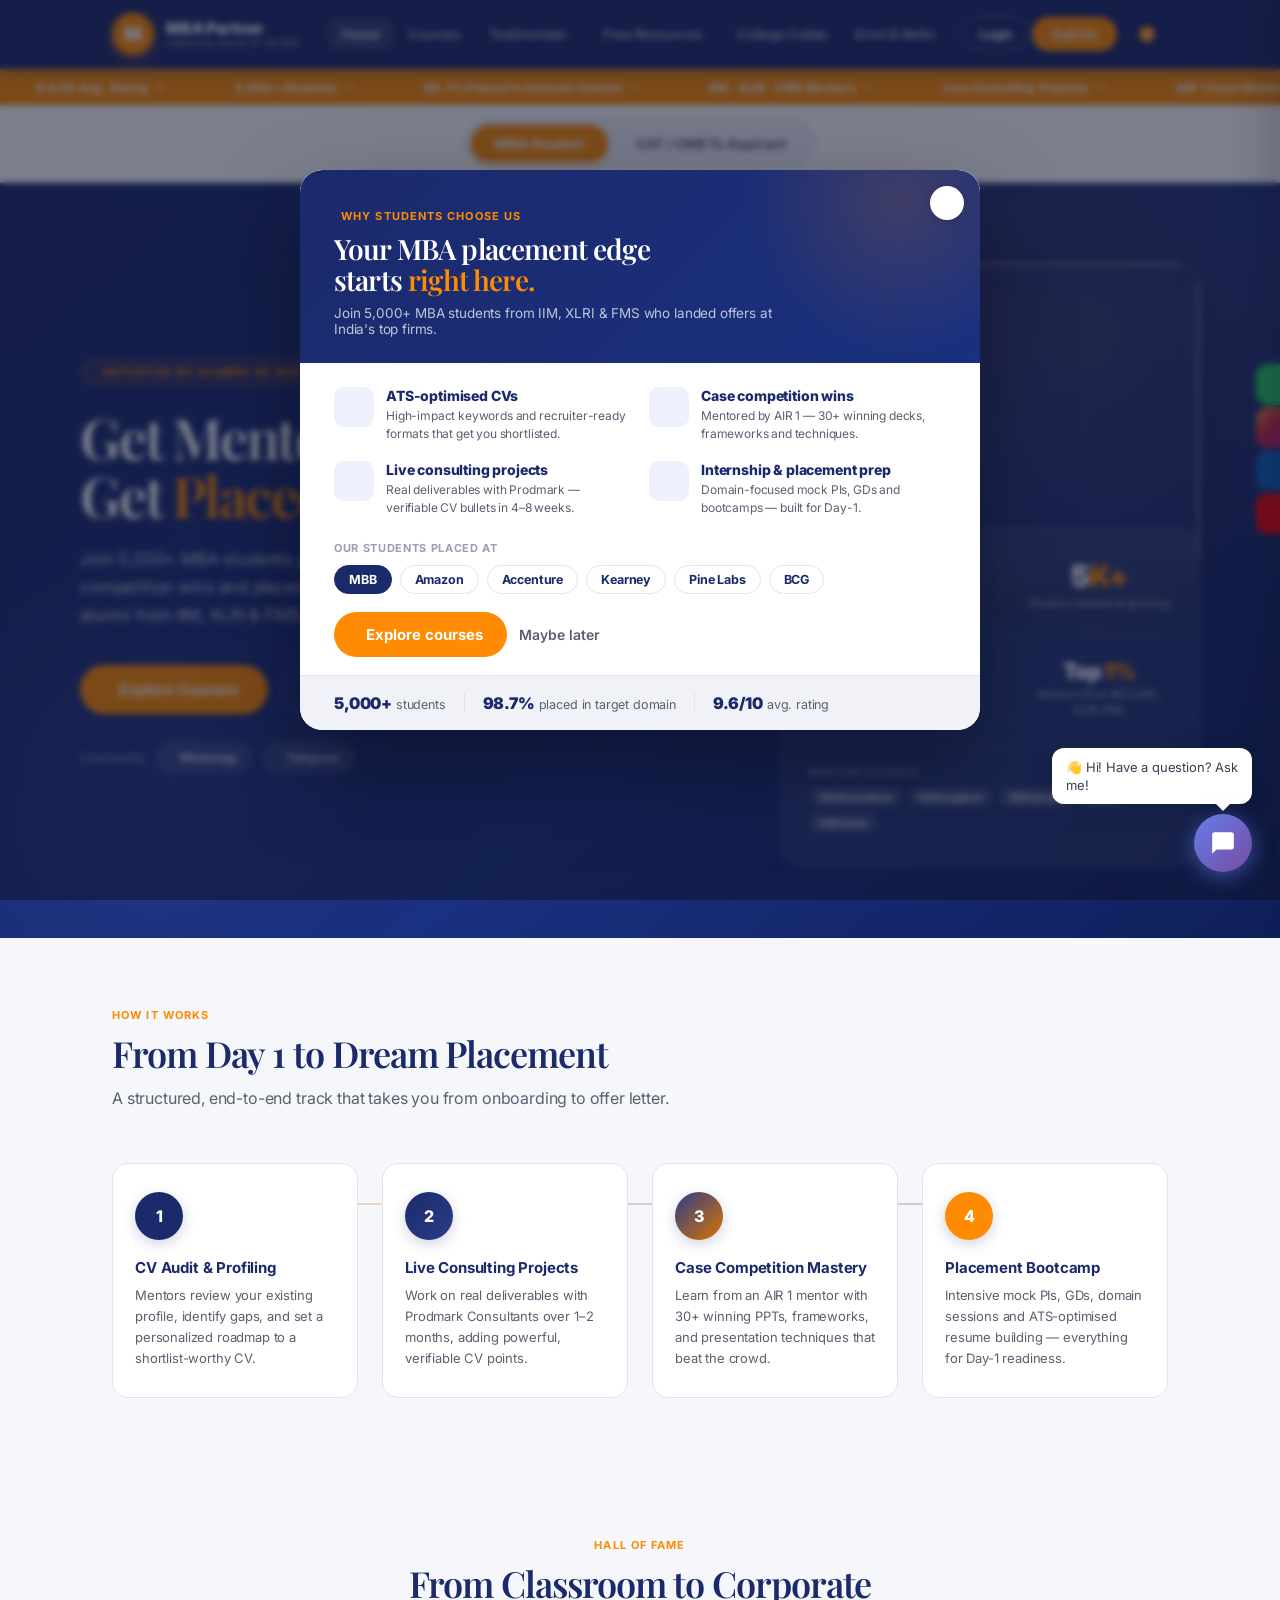
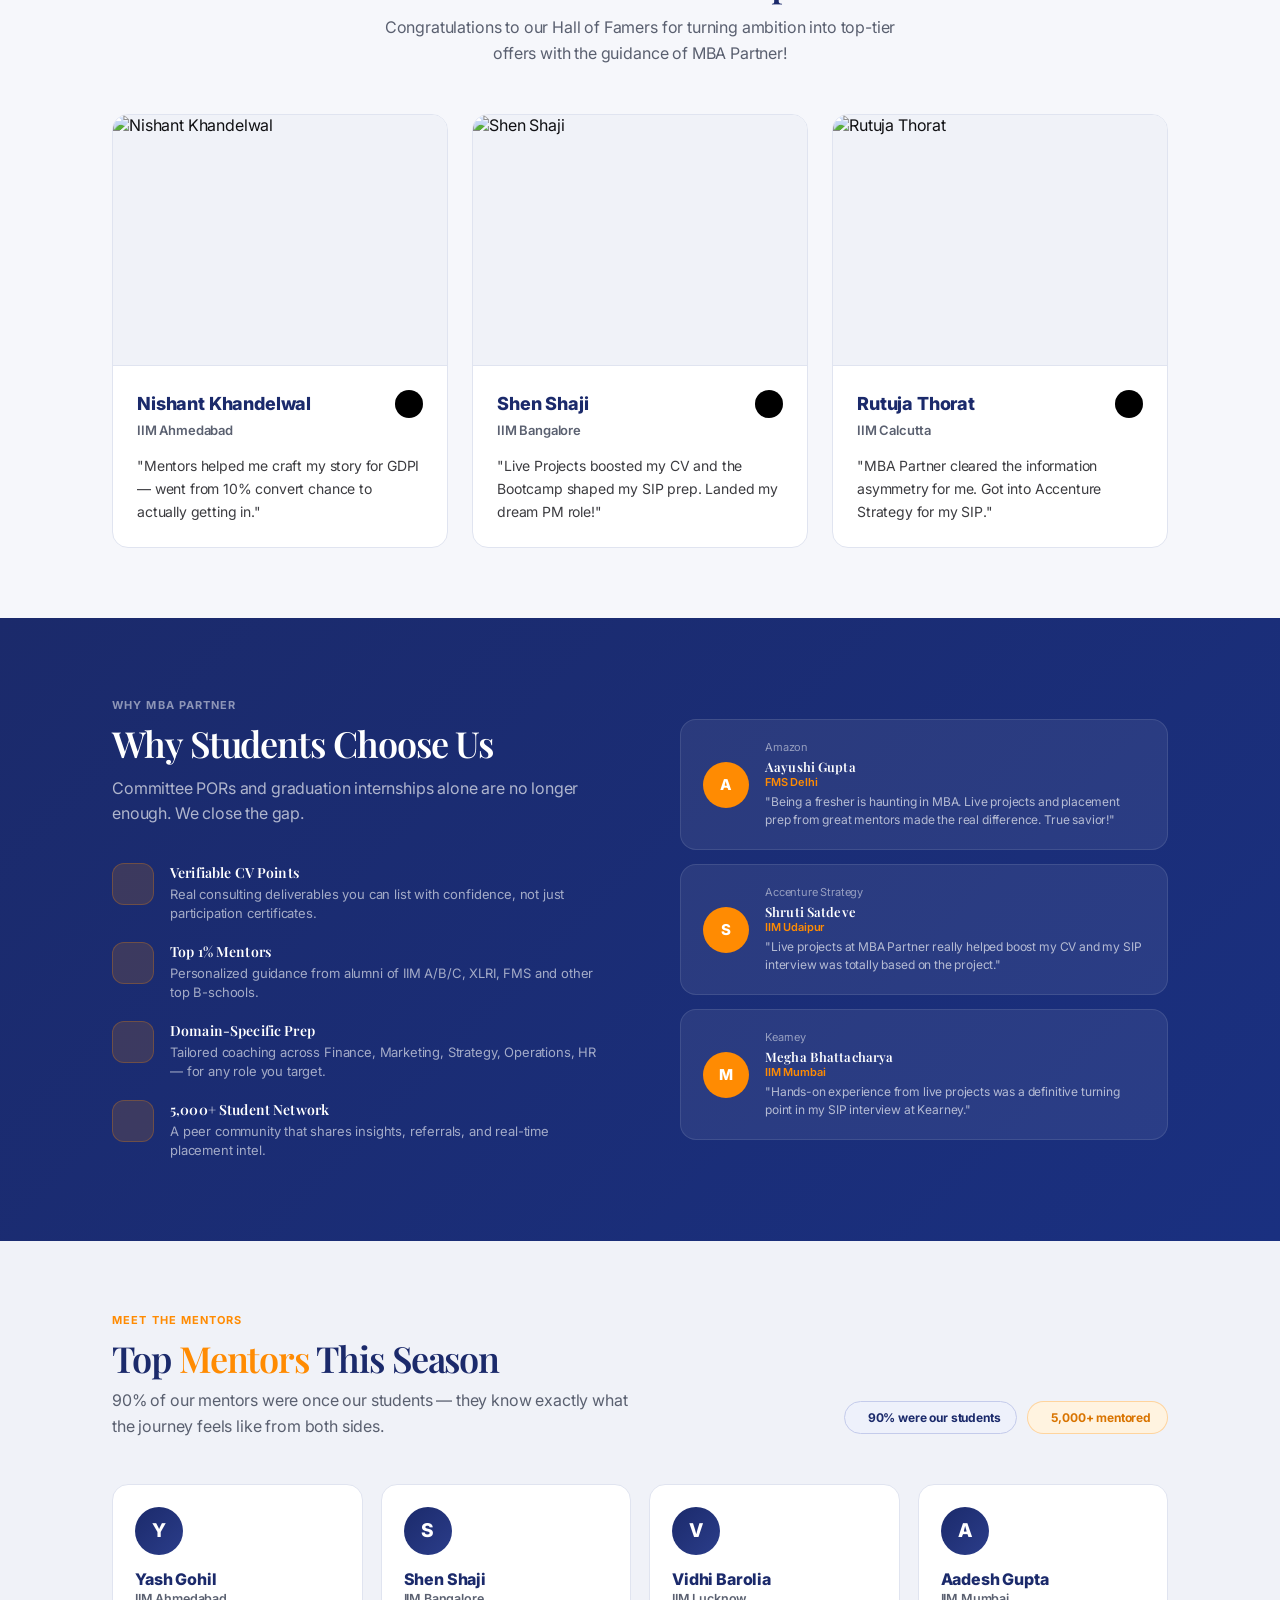
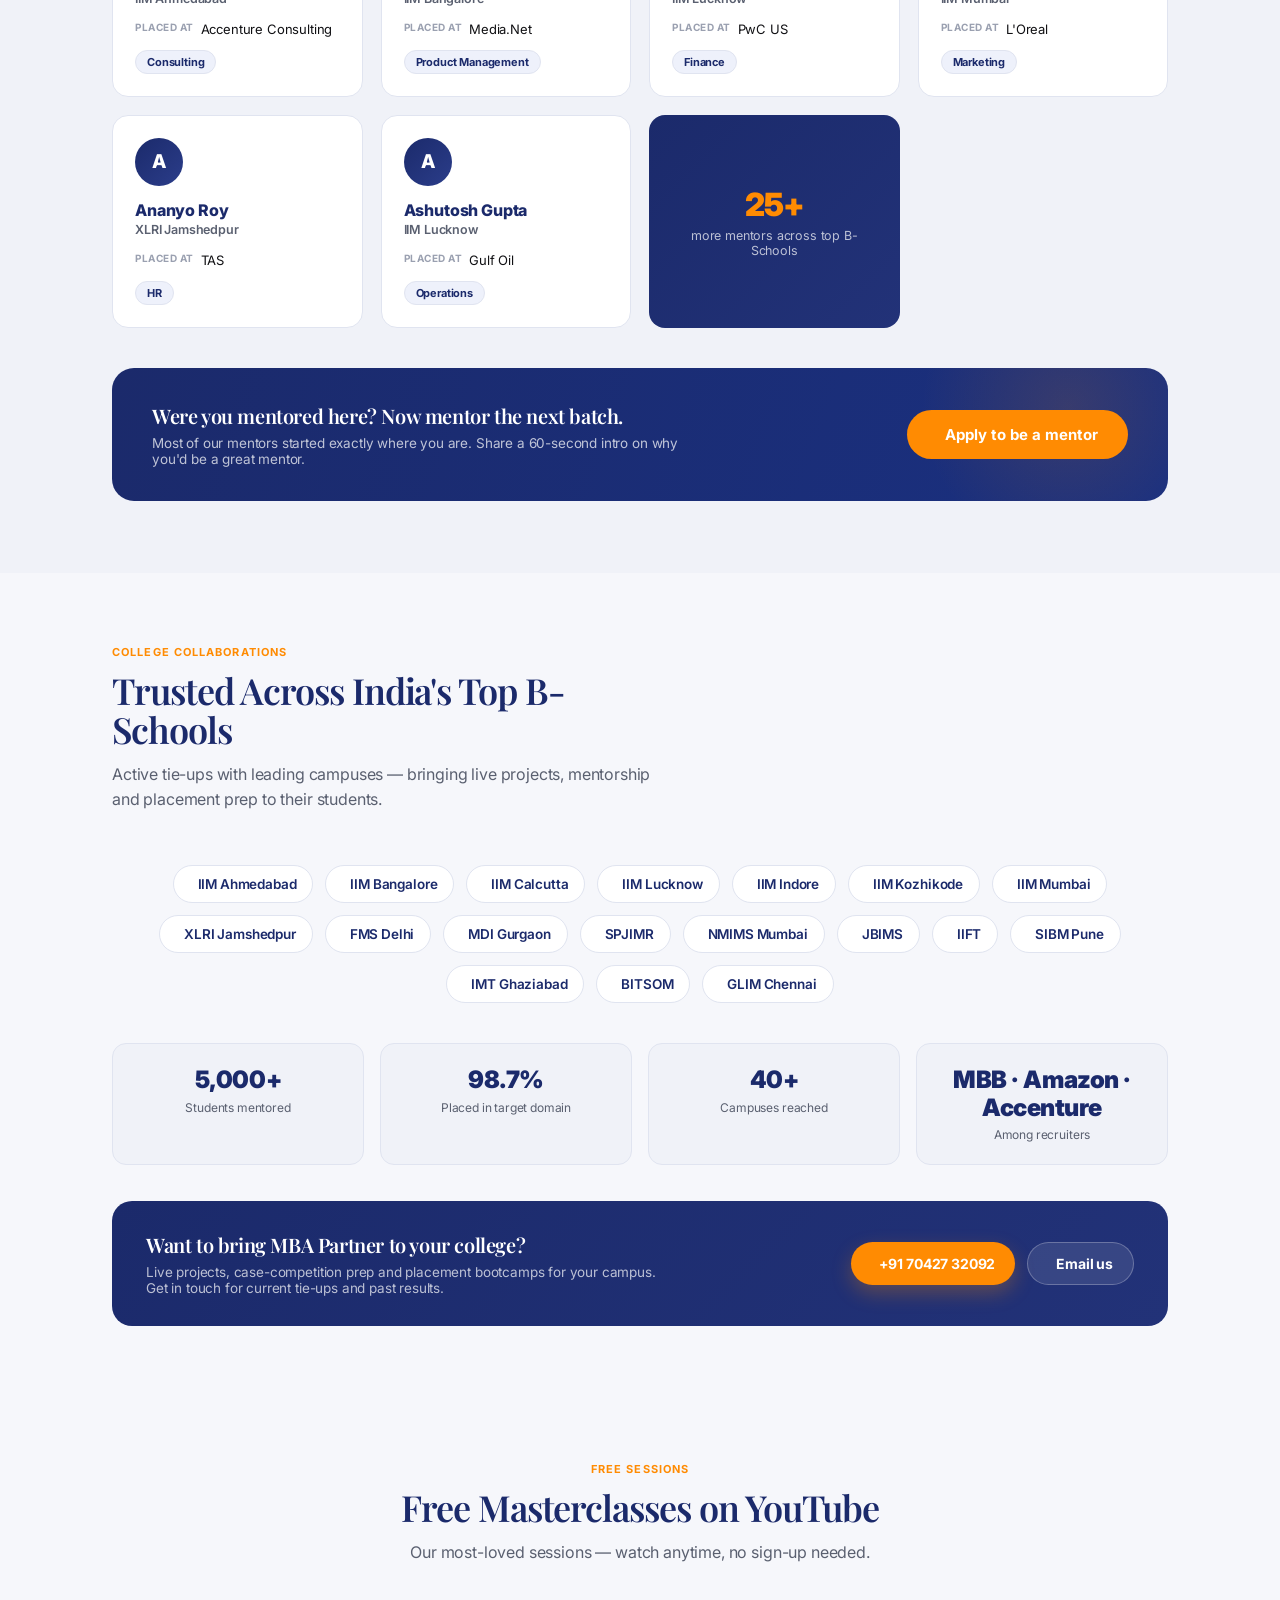
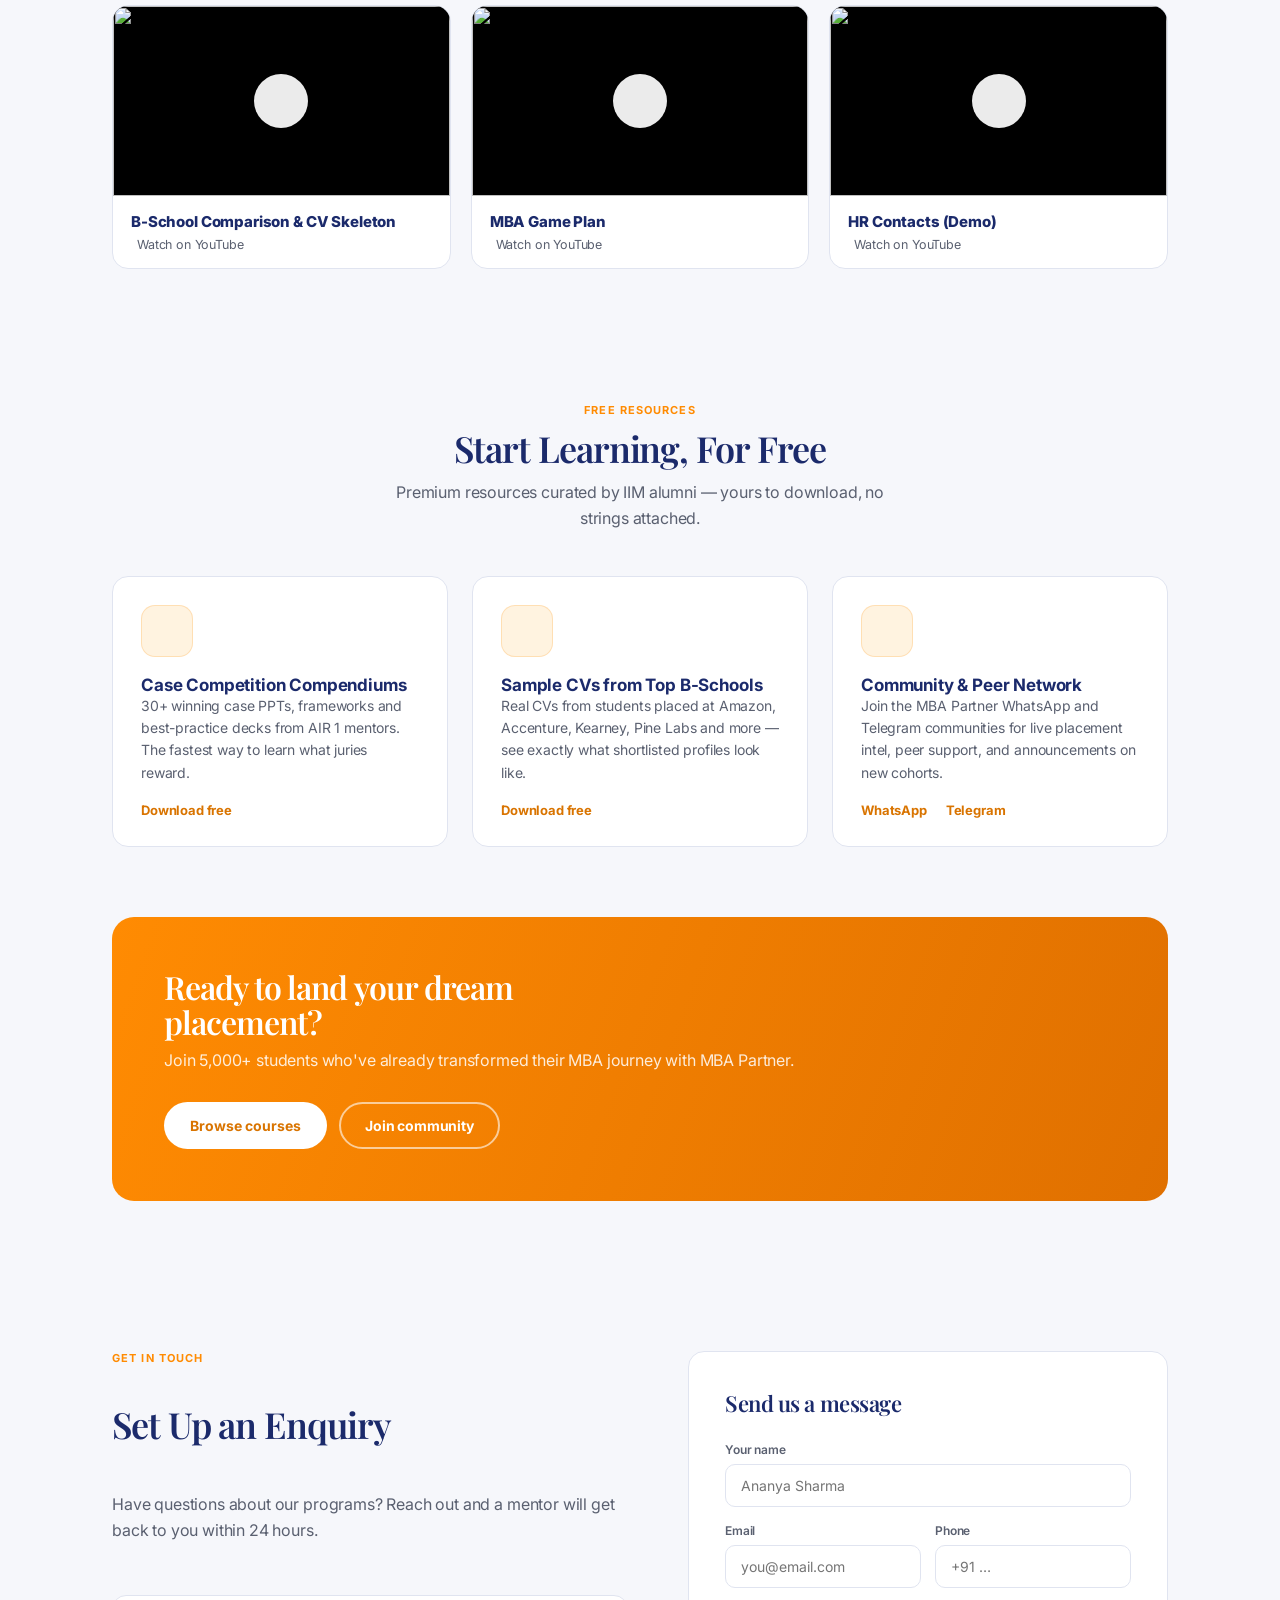
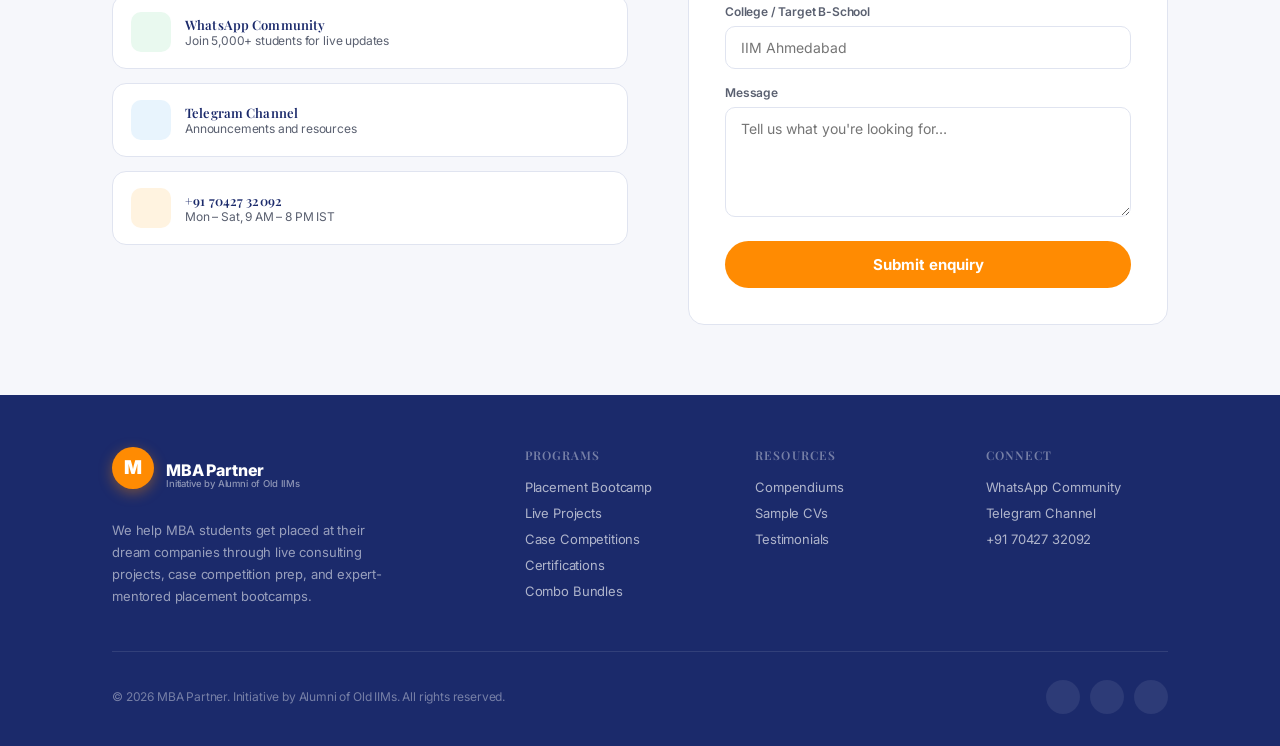
==== index.html @ 758ec02f "Initial commit" ====
<!DOCTYPE html>
<html lang="en">
<head>
<meta charset="UTF-8"/>
<meta name="viewport" content="width=device-width,initial-scale=1"/>
<title>MBA Partner — Get Mentored. Get Placed.</title>
<link rel="preconnect" href="https://fonts.googleapis.com"/>
<link rel="preconnect" href="https://fonts.gstatic.com" crossorigin/>
<link rel="preconnect" href="https://fonts.googleapis.com"/>
<link rel="preconnect" href="https://fonts.gstatic.com" crossorigin/>
<link href="https://fonts.googleapis.com/css2?family=Inter:wght@400;500;600;700&family=Playfair+Display:wght@400;500;600;700;800&display=swap" rel="stylesheet"/>
<link rel="stylesheet" href="https://cdn.jsdelivr.net/npm/@tabler/icons-webfont@latest/tabler-icons.min.css"/>
<link rel="stylesheet" href="css/home.css">
<link rel="stylesheet" href="css/chatbot-widget.css"/>
<link rel="stylesheet" href="css/fonts.css"/>
<script src="js/auth.js"></script>
<script>(function(){if(!(window.MBAauth&&MBAauth.isLoggedIn()))return;var done=false;try{done=!!sessionStorage.getItem('mbaHomeRedirected');}catch(e){}if(done)return;try{sessionStorage.setItem('mbaHomeRedirected','1');}catch(e){}location.replace('login.html');})();</script>
<script src="js/nav-auth.js"></script>
</head>
<body>

<nav class="nav">
  <div class="wrap nav-in">
    <div class="brand" onclick="goHome()">
      <div class="brand-mark">M</div>
      <div class="brand-text">
        <div class="brand-name">MBA Partner</div>
        <div class="brand-tag">Initiative by Alumni of Old IIMs</div>
      </div>
    </div>
    <div class="nav-links">
      <button class="nav-a active-link" onclick="goHome()">Home</button>
<button class="nav-a" onclick="window.location.href='courses.html'">
    Courses
</button>
      <button class="nav-a" onclick="window.location.href='testimonials.html'">Testimonials</button>
      <div class="nav-free-res">
        <button class="nav-a nav-free-btn"><i class="ti ti-book-download" style="font-size:14px;margin-right:4px"></i>Free Resources<i class="ti ti-chevron-down nav-free-chev"></i></button>
        <div class="nav-free-menu">
          <a class="nav-free-item" href="https://documents1.netlify.app/" target="_blank"><i class="ti ti-file-cv"></i><span>Sample CV</span></a>
          <a class="nav-free-item" href="https://documents1.netlify.app/" target="_blank"><i class="ti ti-book-2"></i><span>Compendium</span></a>
          <a class="nav-free-item" href="#free-sessions"><i class="ti ti-player-play-filled"></i><span>Free Session</span></a>
        </div>
      </div>
      <button class="nav-a" onclick="window.location.href='college-collab.html'">College Collab</button>
      <button class="nav-a" onclick="window.location.href='enroll.html'">Enrol &amp; Refer</button>
      <div class="nav-sep"></div>
      <button class="nav-login" id="loginBtn">Login</button>
      <a class="nav-call" href="tel:+917042732092">Call Us</a>
      <button class="cart-btn" id="cartBtn" aria-label="Cart">
        <i class="ti ti-shopping-cart" style="font-size:18px"></i>
        <span class="cart-count" id="cartCount">0</span>
      </button>
    </div>
    <button class="mobile-menu-btn" id="mobileMenuBtn" aria-label="Menu">
      <i class="ti ti-menu-2"></i>
    </button>
    <button class="cart-btn" id="cartBtnMobile" aria-label="Cart" style="display:none">
      <i class="ti ti-shopping-cart" style="font-size:18px"></i>
      <span class="cart-count" id="cartCountMobile">0</span>
    </button>
  </div>
  <div class="mobile-nav" id="mobileNav">
    <button class="mobile-nav-a" onclick="goHome();closeMobileNav()">Home</button>
    <button class="mobile-nav-a" onclick="window.location.href='courses.html';closeMobileNav()">Courses</button>
    <button class="mobile-nav-a" onclick="window.location.href='enroll.html';closeMobileNav()">Enrol &amp; Refer</button>
    <button class="mobile-nav-a" onclick="window.location.href='testimonials.html';closeMobileNav()">Testimonials</button>
    <button class="mobile-nav-a mobile-free-btn" id="mobileFreeResBtn"><i class="ti ti-book-download"></i> Free Resources <i class="ti ti-chevron-down" id="mobileFreeIcon" style="font-size:12px;transition:.2s;margin-left:auto"></i></button>
    <div class="mobile-free-sub" id="mobileFreeMenu">
      <a class="mobile-nav-a" href="https://documents1.netlify.app/" target="_blank" style="padding-left:28px"><i class="ti ti-file-cv"></i> Sample CV</a>
      <a class="mobile-nav-a" href="https://documents1.netlify.app/" target="_blank" style="padding-left:28px"><i class="ti ti-book-2"></i> Compendium</a>
      <a class="mobile-nav-a" href="#free-sessions" onclick="closeMobileNav()" style="padding-left:28px"><i class="ti ti-player-play-filled"></i> Free Session</a>
    </div>
    <button class="mobile-nav-a" onclick="window.location.href='college-collab.html';closeMobileNav()">College Collab</button>
    <div class="mobile-nav-btns">
      <button class="nav-login" id="loginBtnMobile" style="flex:1">Login</button>
      <a class="nav-call" href="tel:+917042732092" style="flex:1;text-align:center">Call Us</a>
    </div>
  </div>
</nav>

<div class="ticker" id="tickerBar">
  <div class="ticker-inner" id="tickerInner"></div>
</div>

<div class="view active" id="view-home">

  <div class="persona-strip">
    <div class="persona-toggle">
      <button class="persona-btn active" id="btn-mba" onclick="switchPersona('mba')">MBA Student</button>
      <button class="persona-btn" id="btn-cat" onclick="switchPersona('cat')">CAT / OMETs Aspirant</button>
    </div>
  </div>

  <div class="persona-view active" id="pview-mba">
    <section class="hero">
      <div class="hero-bg-glow"></div>
      <div class="wrap hero-grid">
        <div class="hero-content">
          <div class="hero-eyebrow"><i class="ti ti-building-bank"></i> Initiative by Alumni of Old IIMs</div>
          <h1 class="hero-h1">Get Mentored.<br>Get <span class="accent">Placed.</span></h1>
          <p class="hero-sub">Join 5,000+ MBA students getting live consulting projects, case competition wins and placement bootcamps — all mentored by alumni from IIM, XLRI & FMS.</p>
          <div class="hero-ctas">
            <button class="btn-primary" onclick="goToCourses()"><i class="ti ti-bolt"></i> Explore Courses</button>
            <a class="btn-ghost" href="https://t.me/+IrnzgXdUKqsyOTZl" target="_blank"><i class="ti ti-brand-telegram"></i> Join Telegram</a>
          </div>
          <div class="hero-social">
            <span class="hero-social-lbl">Community</span>
            <a class="social-chip" href="https://chat.whatsapp.com/EdyvGJbQoV9Jj6eC0slSx9" target="_blank"><i class="ti ti-brand-whatsapp"></i> WhatsApp</a>
            <a class="social-chip" href="https://t.me/+IrnzgXdUKqsyOTZl" target="_blank"><i class="ti ti-brand-telegram"></i> Telegram</a>
          </div>
        </div>
        <div class="hero-card">
          <div class="hero-img-wrap reveal">
            <img src="https://images.unsplash.com/photo-1522071820081-009f0129c71c?auto=format&fit=crop&w=1200&q=80" />
          </div>
          <div class="stats-panel reveal" style="transition-delay:.1s">
            <div class="stat-item">
              <div class="stat-num">9.6<span class="stat-accent">/10</span></div>
              <div class="stat-lbl">Avg. rating by 700+ students</div>
            </div>
            <div class="stat-item" style="border-left:1px solid rgba(255,255,255,.12);padding-left:24px">
              <div class="stat-num">5<span class="stat-accent">K+</span></div>
              <div class="stat-lbl">Student network &amp; growing</div>
            </div>
            <div class="stat-item" style="padding-top:24px;border-top:1px solid rgba(255,255,255,.12)">
              <div class="stat-num">98<span class="stat-accent">.7%</span></div>
              <div class="stat-lbl">Placed in desired domain</div>
            </div>
            <div class="stat-item" style="padding-top:24px;border-top:1px solid rgba(255,255,255,.12);border-left:1px solid rgba(255,255,255,.12);padding-left:24px">
              <div class="stat-num" style="font-size:22px">Top<span class="stat-accent"> 1%</span></div>
              <div class="stat-lbl">Mentors from IIM A/B/C, XLRI, FMS</div>
            </div>
            <div style="grid-column:1/-1;border-top:1px solid rgba(255,255,255,.12);padding-top:18px;margin-top:4px">
              <div style="font-size:11px;color:rgba(255,255,255,.4);margin-bottom:8px;font-weight:600;letter-spacing:.05em">MENTOR SCHOOLS</div>
              <div class="school-pills">
                <span class="school-pill">IIM Ahmedabad</span>
                <span class="school-pill">IIM Bangalore</span>
                <span class="school-pill">IIM Calcutta</span>
                <span class="school-pill">XLRI</span>
                <span class="school-pill">FMS Delhi</span>
              </div>
            </div>
          </div>
        </div>
      </div>
    </section>
    
    <section class="how-sec">
      <div class="wrap">
        <div class="how-header">
          <div class="sec-label">How it works</div>
          <h2 class="sec-h">From Day 1 to Dream Placement</h2>
          <p class="sec-sub">A structured, end-to-end track that takes you from onboarding to offer letter.</p>
        </div>
        <div class="steps-grid">
          <div class="step-card reveal">
            <div class="step-num">1</div>
            <i class="ti ti-file-cv step-icon"></i>
            <div class="step-title">CV Audit &amp; Profiling</div>
            <div class="step-body">Mentors review your existing profile, identify gaps, and set a personalized roadmap to a shortlist-worthy CV.</div>
          </div>
          <div class="step-card reveal" style="transition-delay:.1s">
            <div class="step-num">2</div>
            <i class="ti ti-briefcase step-icon"></i>
            <div class="step-title">Live Consulting Projects</div>
            <div class="step-body">Work on real deliverables with Prodmark Consultants over 1–2 months, adding powerful, verifiable CV points.</div>
          </div>
          <div class="step-card reveal" style="transition-delay:.2s">
            <div class="step-num">3</div>
            <i class="ti ti-trophy step-icon"></i>
            <div class="step-title">Case Competition Mastery</div>
            <div class="step-body">Learn from an AIR 1 mentor with 30+ winning PPTs, frameworks, and presentation techniques that beat the crowd.</div>
          </div>
          <div class="step-card reveal" style="transition-delay:.3s">
            <div class="step-num">4</div>
            <i class="ti ti-users step-icon"></i>
            <div class="step-title">Placement Bootcamp</div>
            <div class="step-body">Intensive mock PIs, GDs, domain sessions and ATS-optimised resume building — everything for Day-1 readiness.</div>
          </div>
        </div>
      </div>
    </section>

    <section class="hof-sec">
      <div class="wrap">
        <div class="hof-header">
          <div class="sec-label" style="text-align:center">Hall of Fame</div>
          <h2 class="sec-h" style="text-align:center">From Classroom to Corporate</h2>
          <p class="sec-sub" style="text-align:center;max-width:520px;margin:12px auto 0">Congratulations to our Hall of Famers for turning ambition into top-tier offers with the guidance of MBA Partner!</p>
        </div>
        <div class="hof-grid reveal" id="hofGrid"></div>
      </div>
    </section>

    <section class="benefits-sec">
      <div class="wrap">
        <div class="benefits-grid">
          <div class="benefits-left">
            <div class="sec-label">Why MBA Partner</div>
            <h2 class="sec-h">Why Students Choose Us</h2>
            <p class="sec-sub">Committee PORs and graduation internships alone are no longer enough. We close the gap.</p>
            <div class="benefits-list">
              <div class="benefit-item reveal">
                <div class="benefit-icon"><i class="ti ti-certificate"></i></div>
                <div class="benefit-text">
                  <h4>Verifiable CV Points</h4>
                  <p>Real consulting deliverables you can list with confidence, not just participation certificates.</p>
                </div>
              </div>
              <div class="benefit-item reveal" style="transition-delay:.1s">
                <div class="benefit-icon"><i class="ti ti-users"></i></div>
                <div class="benefit-text">
                  <h4>Top 1% Mentors</h4>
                  <p>Personalized guidance from alumni of IIM A/B/C, XLRI, FMS and other top B-schools.</p>
                </div>
              </div>
              <div class="benefit-item reveal" style="transition-delay:.2s">
                <div class="benefit-icon"><i class="ti ti-target-arrow"></i></div>
                <div class="benefit-text">
                  <h4>Domain-Specific Prep</h4>
                  <p>Tailored coaching across Finance, Marketing, Strategy, Operations, HR — for any role you target.</p>
                </div>
              </div>
              <div class="benefit-item reveal" style="transition-delay:.3s">
                <div class="benefit-icon"><i class="ti ti-network"></i></div>
                <div class="benefit-text">
                  <h4>5,000+ Student Network</h4>
                  <p>A peer community that shares insights, referrals, and real-time placement intel.</p>
                </div>
              </div>
            </div>
          </div>
          <div class="benefits-right reveal" id="benefitsCards"></div>
        </div>
      </div>
    </section>

    <!-- MENTORS -->
    <section class="mentors-sec">
      <div class="wrap">
        <div class="mentors-head">
          <div>
            <div class="sec-label">Meet the mentors</div>
            <h2 class="sec-h">Top <span class="accent">Mentors</span> This Season</h2>
            <p class="sec-sub">90% of our mentors were once our students — they know exactly what the journey feels like from both sides.</p>
          </div>
          <div class="mentors-pills">
            <span class="mentor-pill"><i class="ti ti-award"></i> 90% were our students</span>
            <span class="mentor-pill alt"><i class="ti ti-users"></i> 5,000+ mentored</span>
          </div>
        </div>
        <div class="mentors-grid reveal" id="mentorsGrid"></div>
        <div class="mentor-apply-band reveal">
          <div class="mentor-apply-text">
            <h3>Were you mentored here? Now mentor the next batch.</h3>
            <p>Most of our mentors started exactly where you are. Share a 60-second intro on why you'd be a great mentor.</p>
          </div>
          <button class="btn-primary" id="openApply"><i class="ti ti-user-plus"></i> Apply to be a mentor</button>
        </div>
      </div>
    </section>

    <!-- COLLEGE COLLAB -->
    <section class="collab-sec">
      <div class="wrap">
        <div class="how-header">
          <div class="sec-label">College Collaborations</div>
          <h2 class="sec-h">Trusted Across India's Top B-Schools</h2>
          <p class="sec-sub">Active tie-ups with leading campuses — bringing live projects, mentorship and placement prep to their students.</p>
        </div>
        <div class="collab-colleges reveal" id="collabColleges"></div>
        <div class="collab-results reveal">
          <div class="collab-result"><div class="cr-n">5,000+</div><div class="cr-l">Students mentored</div></div>
          <div class="collab-result"><div class="cr-n">98.7%</div><div class="cr-l">Placed in target domain</div></div>
          <div class="collab-result"><div class="cr-n">40+</div><div class="cr-l">Campuses reached</div></div>
          <div class="collab-result"><div class="cr-n">MBB · Amazon · Accenture</div><div class="cr-l">Among recruiters</div></div>
        </div>
        <div class="collab-cta reveal">
          <div class="collab-cta-text">
            <h3>Want to bring MBA Partner to your college?</h3>
            <p>Live projects, case-competition prep and placement bootcamps for your campus. Get in touch for current tie-ups and past results.</p>
          </div>
          <div class="collab-cta-actions">
            <a class="collab-btn primary" href="tel:+917042732092"><i class="ti ti-phone"></i> +91 70427 32092</a>
            <a class="collab-btn ghost" href="mailto:bharat.kapoor@prodmarkconsulting.in"><i class="ti ti-mail"></i> Email us</a>
          </div>
        </div>
      </div>
    </section>

    <!-- FREE SESSIONS -->
    <section class="free-sec" id="free-sessions">
      <div class="wrap">
        <div style="text-align:center">
          <div class="sec-label">Free Sessions</div>
          <h2 class="sec-h">Free Masterclasses on YouTube</h2>
          <p class="sec-sub" style="max-width:520px;margin:12px auto 0">Our most-loved sessions — watch anytime, no sign-up needed.</p>
        </div>
        <div class="free-grid">
          <a class="free-card" href="https://www.youtube.com/watch?v=zZXBRobYRCE&t=34s" target="_blank" rel="noopener">
            <div class="free-thumb"><img src="https://img.youtube.com/vi/zZXBRobYRCE/hqdefault.jpg" alt=""/><span class="free-play"><i class="ti ti-player-play-filled"></i></span></div>
            <div class="free-body"><div class="free-title">B-School Comparison &amp; CV Skeleton</div><div class="free-meta"><i class="ti ti-brand-youtube"></i> Watch on YouTube</div></div>
          </a>
          <a class="free-card" href="https://www.youtube.com/watch?v=eIgTrOVCyRw" target="_blank" rel="noopener">
            <div class="free-thumb"><img src="https://img.youtube.com/vi/eIgTrOVCyRw/hqdefault.jpg" alt=""/><span class="free-play"><i class="ti ti-player-play-filled"></i></span></div>
            <div class="free-body"><div class="free-title">MBA Game Plan</div><div class="free-meta"><i class="ti ti-brand-youtube"></i> Watch on YouTube</div></div>
          </a>
          <a class="free-card" href="https://www.youtube.com/watch?v=OhVg0Wf9JzU" target="_blank" rel="noopener">
            <div class="free-thumb"><img src="https://img.youtube.com/vi/OhVg0Wf9JzU/hqdefault.jpg" alt=""/><span class="free-play"><i class="ti ti-player-play-filled"></i></span></div>
            <div class="free-body"><div class="free-title">HR Contacts (Demo)</div><div class="free-meta"><i class="ti ti-brand-youtube"></i> Watch on YouTube</div></div>
          </a>
        </div>
      </div>
    </section>

    <section class="resources-sec">
      <div class="wrap">
        <div style="text-align:center">
          <div class="sec-label">Free Resources</div>
          <h2 class="sec-h">Start Learning, For Free</h2>
          <p class="sec-sub" style="max-width:500px;margin:12px auto 0">Premium resources curated by IIM alumni — yours to download, no strings attached.</p>
        </div>
        <div class="resources-grid">
          <div class="res-card reveal">
            <div class="res-icon"><i class="ti ti-book-2"></i></div>
            <div>
              <div class="res-title">Case Competition Compendiums</div>
              <p class="res-body">30+ winning case PPTs, frameworks and best-practice decks from AIR 1 mentors. The fastest way to learn what juries reward.</p>
            </div>
            <a class="res-link" href="https://documents1.netlify.app/" target="_blank">Download free <i class="ti ti-arrow-right"></i></a>
          </div>
          <div class="res-card reveal" style="transition-delay:.1s">
            <div class="res-icon"><i class="ti ti-file-cv"></i></div>
            <div>
              <div class="res-title">Sample CVs from Top B-Schools</div>
              <p class="res-body">Real CVs from students placed at Amazon, Accenture, Kearney, Pine Labs and more — see exactly what shortlisted profiles look like.</p>
            </div>
            <a class="res-link" href="https://documents1.netlify.app/" target="_blank">Download free <i class="ti ti-arrow-right"></i></a>
          </div>
          <div class="res-card reveal" style="transition-delay:.2s">
            <div class="res-icon"><i class="ti ti-message-circle"></i></div>
            <div>
              <div class="res-title">Community &amp; Peer Network</div>
              <p class="res-body">Join the MBA Partner WhatsApp and Telegram communities for live placement intel, peer support, and announcements on new cohorts.</p>
            </div>
            <div style="display:flex;gap:12px;flex-wrap:wrap">
              <a class="res-link" href="https://chat.whatsapp.com/EdyvGJbQoV9Jj6eC0slSx9" target="_blank">WhatsApp <i class="ti ti-arrow-right"></i></a>
              <a class="res-link" href="https://t.me/+IrnzgXdUKqsyOTZl" target="_blank">Telegram <i class="ti ti-arrow-right"></i></a>
            </div>
          </div>
        </div>
      </div>
    </section>
  </div>

  <div class="persona-view" id="pview-cat">
    <section class="hero" style="background:linear-gradient(140deg, #101c4f 0%, #172a72 60%, var(--navy) 100%);">
      <div class="hero-bg-glow"></div>
      <div class="wrap hero-grid">
        <div class="hero-content">
          <div class="hero-eyebrow"><i class="ti ti-rosette"></i> Mentored by 99+ Percentilers</div>
          <h1 class="hero-h1">Crack CAT & Top OMETs.<br>Master your <span class="accent">GDPI.</span></h1>
          <p class="hero-sub">Comprehensive prep, mentorship from IIM alumni, and foolproof GDPI strategies to get you into your dream B-School.</p>
          <div class="hero-ctas">
            <a class="btn-primary" href="cat-portal.html"><i class="ti ti-clipboard-list"></i> CAT Prep Portal</a>
            <a class="btn-ghost" href="cat-predictor.html"><i class="ti ti-target-arrow"></i> CAT College Predictor</a>
            <a class="btn-ghost" href="exam-predictor.html"><i class="ti ti-school"></i> Exam &amp; College Predictor</a>
            <a class="btn-ghost" href="#" target="_blank"><i class="ti ti-brand-whatsapp"></i> Join CAT Community</a>
          </div>
          <div class="hero-social">
            <span class="hero-social-lbl">Community</span>
            <a class="social-chip" href="#" target="_blank"><i class="ti ti-brand-whatsapp"></i> WhatsApp</a>
            <a class="social-chip" href="#" target="_blank"><i class="ti ti-brand-telegram"></i> Telegram</a>
          </div>
        </div>
        <div class="hero-card">
          <div class="hero-img-wrap reveal">
            <img src="https://images.unsplash.com/photo-1434030216411-0b793f4b4173?auto=format&fit=crop&w=1200&q=80" />
          </div>
          <div class="stats-panel reveal" style="transition-delay:.1s">
            <div class="stat-item">
              <div class="stat-num">99<span class="stat-accent">+</span></div>
              <div class="stat-lbl">Mentors are Top Percentilers</div>
            </div>
            <div class="stat-item" style="border-left:1px solid rgba(255,255,255,.12);padding-left:24px">
              <div class="stat-num">500<span class="stat-accent">+</span></div>
              <div class="stat-lbl">IIM Calls Secured</div>
            </div>
            <div class="stat-item" style="padding-top:24px;border-top:1px solid rgba(255,255,255,.12)">
              <div class="stat-num">1<span class="stat-accent">-on-1</span></div>
              <div class="stat-lbl">Personalized GDPI Coaching</div>
            </div>
            <div class="stat-item" style="padding-top:24px;border-top:1px solid rgba(255,255,255,.12);border-left:1px solid rgba(255,255,255,.12);padding-left:24px">
              <div class="stat-num" style="font-size:22px">End<span class="stat-accent">-to-End</span></div>
              <div class="stat-lbl">Profile Building & SOP Prep</div>
            </div>
            <div style="grid-column:1/-1;border-top:1px solid rgba(255,255,255,.12);padding-top:18px;margin-top:4px">
              <div style="font-size:11px;color:rgba(255,255,255,.4);margin-bottom:8px;font-weight:600;letter-spacing:.05em">TARGET B-SCHOOLS</div>
              <div class="school-pills">
                <span class="school-pill">IIM BLACKI</span>
                <span class="school-pill">XLRI</span>
                <span class="school-pill">FMS</span>
                <span class="school-pill">SPJIMR</span>
                <span class="school-pill">MDI</span>
              </div>
            </div>
          </div>
        </div>
      </div>
    </section>
    
    <section class="how-sec">
      <div class="wrap">
        <div class="how-header">
          <div class="sec-label">The Strategy</div>
          <h2 class="sec-h">Your Roadmap to IIMs</h2>
          <p class="sec-sub">From syllabus completion to final interview conversion, we walk the path with you.</p>
        </div>
        <div class="steps-grid">
          <div class="step-card reveal">
            <div class="step-num">1</div>
            <i class="ti ti-books step-icon"></i>
            <div class="step-title">Conceptual Clarity</div>
            <div class="step-body">Master Quant, DILR, and VARC with curated masterclasses and structured materials designed by 99+ percentilers.</div>
          </div>
          <div class="step-card reveal" style="transition-delay:.1s">
            <div class="step-num">2</div>
            <i class="ti ti-target step-icon"></i>
            <div class="step-title">Mock Tests & Analysis</div>
            <div class="step-body">Attempt high-quality mocks that simulate CAT conditions, followed by rigorous 1-on-1 performance analysis.</div>
          </div>
          <div class="step-card reveal" style="transition-delay:.2s">
            <div class="step-num">3</div>
            <i class="ti ti-chart-arrows step-icon"></i>
            <div class="step-title">Profile Building</div>
            <div class="step-body">Identify gaps in your profile. Work on certifications and live projects that make your IIM application stand out.</div>
          </div>
          <div class="step-card reveal" style="transition-delay:.3s">
            <div class="step-num">4</div>
            <i class="ti ti-message-2 step-icon"></i>
            <div class="step-title">GDPI & WAT Bootcamp</div>
            <div class="step-body">Intensive Mock PIs with actual IIM alumni panels, GD practice, and WAT framing techniques to clear the final hurdle.</div>
          </div>
        </div>
      </div>
    </section>

    <section class="benefits-sec" style="background:linear-gradient(135deg, #101c4f 0%, #172a72 100%);">
      <div class="wrap">
        <div class="benefits-grid">
          <div class="benefits-left">
            <div class="sec-label">Why CAT Aspirants Choose Us</div>
            <h2 class="sec-h">Beyond Just Formulas</h2>
            <p class="sec-sub">Securing an IIM seat requires more than academic prep. We build your complete profile.</p>
            <div class="benefits-list">
              <div class="benefit-item reveal">
                <div class="benefit-icon"><i class="ti ti-microphone-2"></i></div>
                <div class="benefit-text">
                  <h4>Mock PI with IIM Panels</h4>
                  <p>Practice interviews with actual alumni from your target colleges to eliminate blind spots.</p>
                </div>
              </div>
              <div class="benefit-item reveal" style="transition-delay:.1s">
                <div class="benefit-icon"><i class="ti ti-writing"></i></div>
                <div class="benefit-text">
                  <h4>SOP & WAT Frameworks</h4>
                  <p>Learn how to craft compelling Statements of Purpose and structure your WAT essays under time pressure.</p>
                </div>
              </div>
              <div class="benefit-item reveal" style="transition-delay:.2s">
                <div class="benefit-icon"><i class="ti ti-bulb"></i></div>
                <div class="benefit-text">
                  <h4>Current Affairs Mastery</h4>
                  <p>Weekly digests and curated topics to ensure you dominate any Group Discussion.</p>
                </div>
              </div>
              <div class="benefit-item reveal" style="transition-delay:.3s">
                <div class="benefit-icon"><i class="ti ti-id"></i></div>
                <div class="benefit-text">
                  <h4>Form Filling Assistance</h4>
                  <p>Strategic guidance on selecting specializations, filling out forms to highlight strengths, and targeting the right colleges.</p>
                </div>
              </div>
            </div>
          </div>
          <div class="benefits-right reveal">
            <div class="b-card">
              <div class="b-card-avatar">A</div>
              <div class="b-card-info">
                <div class="b-role">Converted IIM Ahmedabad</div>
                <h4>Ananya K.</h4>
                <div class="b-school">99.8%ile</div>
                <div class="b-card-quote">"The Mock PI panel was tougher than the actual IIM A interview. It made the real thing feel like a breeze!"</div>
              </div>
            </div>
            <div class="b-card">
              <div class="b-card-avatar">R</div>
              <div class="b-card-info">
                <div class="b-role">Converted XLRI Jamshedpur</div>
                <h4>Rohan M.</h4>
                <div class="b-school">XAT 99.4%ile</div>
                <div class="b-card-quote">"Their GD material and current affairs coverage gave me the exact talking points I needed."</div>
              </div>
            </div>
            <div class="b-card">
              <div class="b-card-avatar">S</div>
              <div class="b-card-info">
                <div class="b-role">Converted FMS Delhi</div>
                <h4>Sneha T.</h4>
                <div class="b-school">CAT 99.6%ile</div>
                <div class="b-card-quote">"The profile building guidance helped me justify my gap year beautifully in the interview."</div>
              </div>
            </div>
          </div>
        </div>
      </div>
    </section>

    <!-- GDPI FLAGSHIP STUDENTS (CAT/OMETs) -->
    <section class="collab-sec">
      <div class="wrap">
        <div class="how-header">
          <div class="sec-label">GDPI Flagship</div>
          <h2 class="sec-h">Students We've Mentored for GDPI</h2>
          <p class="sec-sub">Aspirants who took our GDPI Flagship and solved our free sectionals — now headed to India's top B-schools.</p>
        </div>
        <div class="gdpi-cards-grid" id="gdpiGrid"></div>
      </div>
    </section>

    <section class="resources-sec">
      <div class="wrap">
        <div style="text-align:center">
          <div class="sec-label">Free Prep Material</div>
          <h2 class="sec-h">Your Arsenal for CAT</h2>
          <p class="sec-sub" style="max-width:500px;margin:12px auto 0">Downloadable frameworks and guides crafted by 99+ percentilers.</p>
        </div>
        <div class="resources-grid">
          <div class="res-card reveal">
            <div class="res-icon"><i class="ti ti-math-function"></i></div>
            <div>
              <div class="res-title">Quant Formula Booklets</div>
              <p class="res-body">A comprehensive cheat sheet of all essential formulas, shortcuts, and theorems for Arithmetic, Algebra, and Geometry.</p>
            </div>
            <a class="res-link" href="#" target="_blank">Download free <i class="ti ti-arrow-right"></i></a>
          </div>
          <div class="res-card reveal" style="transition-delay:.1s">
            <div class="res-icon"><i class="ti ti-news"></i></div>
            <div>
              <div class="res-title">Top 50 GD Topics 2024</div>
              <p class="res-body">Curated list of highly probable Group Discussion topics with balanced arguments and data points to use.</p>
            </div>
            <a class="res-link" href="#" target="_blank">Download free <i class="ti ti-arrow-right"></i></a>
          </div>
          <div class="res-card reveal" style="transition-delay:.2s">
            <div class="res-icon"><i class="ti ti-list-check"></i></div>
            <div>
              <div class="res-title">SOP Writing Framework</div>
              <p class="res-body">A step-by-step template on how to connect your past experiences with your future MBA goals logically and impactfully.</p>
            </div>
            <a class="res-link" href="#" target="_blank">Download free <i class="ti ti-arrow-right"></i></a>
          </div>
        </div>
      </div>
    </section>
  </div> <div class="wrap">
    <div class="cta-banner reveal">
      <div>
        <h2>Ready to land your dream placement?</h2>
        <p>Join 5,000+ students who've already transformed their MBA journey with MBA Partner.</p>
      </div>
      <div class="cta-btns">
        <button class="btn-white" onclick="goToCourses()">Browse courses</button>
        <a class="btn-ghost-white" href="https://chat.whatsapp.com/EdyvGJbQoV9Jj6eC0slSx9" target="_blank"><i class="ti ti-brand-whatsapp"></i> Join community</a>
      </div>
    </div>
  </div>

  <section class="contact-sec">
    <div class="wrap">
      <div class="contact-grid">
        <div class="contact-info">
          <div class="sec-label">Get in Touch</div>
          <h2 class="sec-h">Set Up an Enquiry</h2>
          <p class="sec-sub">Have questions about our programs? Reach out and a mentor will get back to you within 24 hours.</p>
          <div class="contact-chips">
            <a class="contact-chip" href="https://chat.whatsapp.com/EdyvGJbQoV9Jj6eC0slSx9" target="_blank">
              <div class="contact-chip-icon whatsapp"><i class="ti ti-brand-whatsapp"></i></div>
              <div class="contact-chip-info"><h4>WhatsApp Community</h4><p>Join 5,000+ students for live updates</p></div>
            </a>
            <a class="contact-chip" href="https://t.me/+IrnzgXdUKqsyOTZl" target="_blank">
              <div class="contact-chip-icon telegram"><i class="ti ti-brand-telegram"></i></div>
              <div class="contact-chip-info"><h4>Telegram Channel</h4><p>Announcements and resources</p></div>
            </a>
            <a class="contact-chip" href="tel:+917042732092">
              <div class="contact-chip-icon phone"><i class="ti ti-phone"></i></div>
              <div class="contact-chip-info"><h4>+91 70427 32092</h4><p>Mon – Sat, 9 AM – 8 PM IST</p></div>
            </a>
          </div>
        </div>
        <div class="contact-form reveal">
          <h3>Send us a message</h3>
          <div class="field"><label>Your name</label><input placeholder="Ananya Sharma"/></div>
          <div class="field-row">
            <div class="field"><label>Email</label><input type="email" placeholder="you@email.com"/></div>
            <div class="field"><label>Phone</label><input placeholder="+91 …"/></div>
          </div>
          <div class="field"><label>College / Target B-School</label><input placeholder="IIM Ahmedabad"/></div>
          <div class="field"><label>Message</label><textarea placeholder="Tell us what you're looking for…"></textarea></div>
          <button class="submit-btn" onclick="showToast('Message sent! We will be in touch within 24 hours.')">Submit enquiry</button>
        </div>
      </div>
    </div>
  </section>

  <footer class="footer">
    <div class="wrap">
      <div class="footer-grid">
        <div class="footer-brand">
          <div class="brand" style="cursor:default">
            <div class="brand-mark">M</div>
            <div class="brand-text">
              <div class="brand-name">MBA Partner</div>
              <div class="brand-tag">Initiative by Alumni of Old IIMs</div>
            </div>
          </div>
          <p>We help MBA students get placed at their dream companies through live consulting projects, case competition prep, and expert-mentored placement bootcamps.</p>
        </div>
        <div class="footer-col">
          <h4>Programs</h4>
          <div class="footer-links">
            <a onclick="goToCourses();return false;" href="#">Placement Bootcamp</a>
            <a onclick="goToCourses();return false;" href="#">Live Projects</a>
            <a onclick="goToCourses();return false;" href="#">Case Competitions</a>
            <a onclick="goToCourses();return false;" href="#">Certifications</a>
            <a onclick="goToCourses();return false;" href="#">Combo Bundles</a>
          </div>
        </div>
        <div class="footer-col">
          <h4>Resources</h4>
          <div class="footer-links">
            <a href="https://documents1.netlify.app/" target="_blank">Compendiums</a>
            <a href="https://documents1.netlify.app/" target="_blank">Sample CVs</a>
            <a href="https://www.mbapartner.in/testimonials" target="_blank">Testimonials</a>
          </div>
        </div>
        <div class="footer-col">
          <h4>Connect</h4>
          <div class="footer-links">
            <a href="https://chat.whatsapp.com/EdyvGJbQoV9Jj6eC0slSx9" target="_blank">WhatsApp Community</a>
            <a href="https://t.me/+IrnzgXdUKqsyOTZl" target="_blank">Telegram Channel</a>
            <a href="tel:+917042732092">+91 70427 32092</a>
          </div>
        </div>
      </div>
      <div class="footer-bottom">
        <p>© 2026 MBA Partner. Initiative by Alumni of Old IIMs. All rights reserved.</p>
        <div class="footer-social">
          <a href="https://chat.whatsapp.com/EdyvGJbQoV9Jj6eC0slSx9" target="_blank" title="WhatsApp"><i class="ti ti-brand-whatsapp"></i></a>
          <a href="https://t.me/+IrnzgXdUKqsyOTZl" target="_blank" title="Telegram"><i class="ti ti-brand-telegram"></i></a>
          <a href="https://documents1.netlify.app/" target="_blank" title="Instagram"><i class="ti ti-brand-instagram"></i></a>
        </div>
      </div>
    </div>
  </footer>
</div>

<div class="view" id="view-detail">
  <nav class="nav" style="position:relative;top:auto">
    </nav>
  <div class="wrap">
    <div class="dt-head">
      <div class="dt-crumb"><a onclick="goHome()">Home</a> <i class="ti ti-chevron-right" style="font-size:13px"></i> <a onclick="goToCourses()">Courses</a> <i class="ti ti-chevron-right" style="font-size:13px"></i> <span id="bcTitle"></span></div>
      <div class="dt-type" id="dType"></div>
      <div class="dt-title" id="dTitle"></div>
      <div class="dt-tagline" id="dTagline"></div>
      <div class="dt-rating" id="dRating"></div>
      <div class="dt-banner"><img id="dBanner" alt=""/></div>
    </div>
    <div class="dt-grid">
      <div>
        <div class="dt-block"><h3>Overview</h3><div class="dt-desc" id="dDesc"></div></div>
        <div class="dt-block"><h3>What's included</h3><div class="feat-list" id="dFeats"></div></div>
        <div class="dt-block"><h3>Curriculum</h3><div id="dCurriculum"></div></div>
        <div class="dt-block"><h3>Meet your mentors</h3><div class="mentor-grid" id="dMentors"></div></div>
        <div class="dt-block"><h3>FAQs</h3><div class="faq-list" id="dFaq"></div></div>
      </div>
      <div><div class="buy">
        <div class="buy-vis"><img id="buyImg" alt=""/></div>
        <div class="buy-pad">
          <div id="dVariants"></div>
          <div class="buy-price-row" id="dPriceRow"></div>
          <div class="buy-urgency"><i class="ti ti-flame"></i> Next cohort starting soon · limited slots</div>
          <div class="buy-note" id="dNote">One-time payment · Lifetime access</div>
          <button class="buy-enroll" id="dEnroll">Enroll now</button>
          <button class="buy-cart" id="dCart">Add to cart</button>
          <div class="buy-incl">
            <div><i class="ti ti-certificate"></i> Certificate + CV points</div>
            <div><i class="ti ti-users"></i> Mentored by IIM alumni</div>
            <div><i class="ti ti-headset"></i> Community &amp; support access</div>
          </div>
        </div>
      </div></div>
    </div>
    <div class="related-sec reveal"><h3 class="related-h">You might also like</h3><div class="grid" id="dRelated"></div></div>
  </div>
</div>

<div class="view" id="view-checkout">
  <div class="wrap">
    <div class="dt-crumb" style="padding-top:40px"><a onclick="goHome()">Home</a> <i class="ti ti-chevron-right" style="font-size:13px"></i> <a onclick="goToCourses()">Courses</a> <i class="ti ti-chevron-right" style="font-size:13px"></i> <span>Checkout</span></div>
    <div id="checkoutBody"></div>
  </div>
</div>

<div class="drawer-overlay" id="drawerOverlay"></div>
<aside class="cart-drawer" id="cartDrawer" aria-label="Cart">
  <div class="cart-drawer-head"><span>Your cart</span><button class="drawer-close" id="drawerClose">&times;</button></div>
  <div class="cart-drawer-body" id="cartDrawerBody"></div>
  <div class="cart-drawer-foot" id="cartDrawerFoot"></div>
</aside>

<div class="tmodal" id="testiModal">
  <div class="tmodal-box" role="dialog" aria-modal="true">
    <div class="tmodal-head">
      <div>
        <div class="tmodal-eyebrow">MBA Partner Community</div>
        <div class="tmodal-title">Student Testimonials &amp; Hall of Fame</div>
      </div>
      <button class="tmodal-close" id="testiModalClose">&times;</button>
    </div>
    <div class="tmodal-body">
      <div class="tmodal-sec-label">What Students Say</div>
      <div class="tmodal-grid" id="modalTestiGrid"></div>
      <div class="tmodal-divider"></div>
      <div class="tmodal-sec-label">🏆 Hall of Fame — From Classroom to Corporate</div>
      <div class="tmodal-grid" id="hofModalGrid"></div>
    </div>
  </div>
</div>

<div class="modal" id="modal">
  <div class="modal-box" role="dialog" aria-modal="true">
    <div class="modal-ico" id="modalIco"><i class="ti ti-info-circle"></i></div>
    <div class="modal-title" id="modalTitle"></div>
    <div class="modal-text" id="modalText"></div>
    <div class="modal-actions">
      <button class="modal-btn ghost" id="modalClose">Close</button>
      <button class="modal-btn primary" id="modalAction">Continue</button>
    </div>
  </div>
</div>
<div class="toast-wrap" id="toastWrap"></div>


  <script src="js/site-data.js"></script>
  <script src="js/courses-dynamic.js"></script>
  <script src="js/main.js"></script>
  <script>
  (async function(){
    if (typeof loadSiteData !== 'function') return;
    const data = await loadSiteData();
    const el = document.getElementById('mentorsGrid');
    const domIcon = {Consulting:'ti-chart-arrows',Finance:'ti-coin','Product Management':'ti-bulb',Marketing:'ti-speakerphone',HR:'ti-users',Operations:'ti-settings-2'};
    if (el) el.innerHTML = (data.mentors||[]).map(m => `
      <div class="mentor-card">
        <div class="mentor-top">
          <div class="mentor-av">${(m.Name||'?').trim().charAt(0)}</div>
          <a class="mentor-li" href="${m.LinkedIn||'#'}" target="_blank" rel="noopener"><i class="ti ti-brand-linkedin"></i></a>
        </div>
        <div class="mentor-name">${m.Name}</div>
        <div class="mentor-school">${m.School}</div>
        <div class="mentor-co"><span class="mentor-co-lbl">Placed at</span><span><i class="ti ${domIcon[m.Domain]||'ti-briefcase'}"></i> ${m.Company}</span></div>
        <div class="mentor-dom">${m.Domain}</div>
      </div>`).join('') +
      `<div class="mentor-more"><div class="mentor-more-n">25+</div><div class="mentor-more-l">more mentors across top B-Schools</div></div>`;
    const cEl = document.getElementById('collabColleges');
    if (cEl) cEl.innerHTML = (data.colleges||[]).map(c => `<div class="collab-college"><i class="ti ti-building-bank"></i> ${c.Name}</div>`).join('');
    const gEl = document.getElementById('gdpiGrid');
    if (gEl) gEl.innerHTML = (data.gdpi||[]).map(g => `<div class="gdpi-tcard reveal"><div class="gdpi-tcard-stars">★★★★★</div><p class="gdpi-tcard-quote">&ldquo;${g.Quote||''}&rdquo;</p><div class="gdpi-tcard-footer"><div><div class="gdpi-tcard-name">${g.Name}</div><div class="gdpi-tcard-college">${g.College}</div></div><span class="gdpi-tcard-badge">GDPI</span></div></div>`).join('');
  })();
  </script>

  <!-- APPLY TO BE A MENTOR -->
  <div class="apply-modal" id="applyModal">
    <div class="apply-box" role="dialog" aria-modal="true">
      <button class="apply-x" id="applyClose" aria-label="Close">&times;</button>
      <div id="applyForm">
        <div class="apply-head">
          <div class="apply-ico"><i class="ti ti-school"></i></div>
          <h3>Apply to be a mentor</h3>
          <p>90% of our mentors were once our students. Tell us about you and share a 60-second intro.</p>
        </div>
        <div class="afield"><label>Full name</label><input id="amName" placeholder="Your name"/></div>
        <div class="afield-row">
          <div class="afield"><label>Email</label><input id="amEmail" type="email" placeholder="you@email.com"/></div>
          <div class="afield"><label>B-School / Company</label><input id="amSchool" placeholder="IIM … / Company"/></div>
        </div>
        <div class="afield"><label>60-second intro video link</label><input id="amVideo" placeholder="YouTube / Drive / Loom link (optional)"/></div>
        <div class="afield"><label>Why do you want to mentor?</label><textarea id="amWhy" rows="3" placeholder="In a few lines…"></textarea></div>
        <div class="apply-err" id="amErr"></div>
        <button class="apply-submit" id="amSubmit"><i class="ti ti-send"></i> Submit application</button>
      </div>
      <div id="applySuccess" class="apply-success" style="display:none">
        <div class="apply-ico ok"><i class="ti ti-circle-check"></i></div>
        <h3>Application received!</h3>
        <p>Thanks — our team will review your intro and reach out. You can also email <a href="mailto:bharat.kapoor@prodmarkconsulting.in">bharat.kapoor@prodmarkconsulting.in</a>.</p>
        <button class="apply-submit" id="applyDone">Done</button>
      </div>
    </div>
  </div>
  <script>
  (function(){
    const modal=document.getElementById('applyModal'); if(!modal) return;
    const open=()=>{modal.classList.add('open');document.body.style.overflow='hidden';};
    const close=()=>{modal.classList.remove('open');document.body.style.overflow='';};
    const ob=document.getElementById('openApply'); if(ob) ob.onclick=open;
    const xc=document.getElementById('applyClose'); if(xc) xc.onclick=close;
    modal.addEventListener('click',e=>{if(e.target===modal)close();});
    document.addEventListener('keydown',e=>{if(e.key==='Escape')close();});
    const sub=document.getElementById('amSubmit');
    if(sub) sub.onclick=()=>{
      const name=(document.getElementById('amName').value||'').trim();
      const email=(document.getElementById('amEmail').value||'').trim();
      const why=(document.getElementById('amWhy').value||'').trim();
      const err=document.getElementById('amErr');
      if(!name||!/^[^@\s]+@[^@\s]+\.[^@\s]+$/.test(email)||!why){
        err.textContent='Please add your name, a valid email, and why you want to mentor.';
        err.style.display='block'; return;
      }
      err.style.display='none';
      // To capture applications, POST these fields to a Google Apps Script web-app URL
      // here and append them to a "MentorApplications" sheet tab.
      document.getElementById('applyForm').style.display='none';
      document.getElementById('applySuccess').style.display='block';
    };
    const done=document.getElementById('applyDone');
    if(done) done.onclick=()=>{close();setTimeout(()=>{
      document.getElementById('applyForm').style.display='';
      document.getElementById('applySuccess').style.display='none';
      ['amName','amEmail','amSchool','amVideo','amWhy'].forEach(id=>{const el=document.getElementById(id);if(el)el.value='';});
      const err=document.getElementById('amErr'); if(err) err.style.display='none';
    },200);};
  })();
  </script>

  <!-- ===== USP WELCOME POPUP (shows once per visitor) ===== -->
  <div class="usp-overlay" id="uspOverlay">
    <div class="usp-popup" id="uspPopup" role="dialog" aria-modal="true" aria-label="Why MBA Partner">
      <button class="usp-close" id="uspClose" aria-label="Close"><i class="ti ti-x"></i></button>
      <div class="usp-header">
        <div class="usp-eyebrow"><i class="ti ti-rosette-discount-check"></i> Why students choose us</div>
        <h2 class="usp-title">Your MBA placement edge<br>starts <span>right here.</span></h2>
        <p class="usp-subtitle">Join 5,000+ MBA students from IIM, XLRI &amp; FMS who landed offers at India's top firms.</p>
      </div>
      <div class="usp-grid">
        <div class="usp-item"><div class="usp-ico"><i class="ti ti-file-cv"></i></div><div><div class="usp-item-title">ATS-optimised CVs</div><div class="usp-item-desc">High-impact keywords and recruiter-ready formats that get you shortlisted.</div></div></div>
        <div class="usp-item"><div class="usp-ico"><i class="ti ti-trophy"></i></div><div><div class="usp-item-title">Case competition wins</div><div class="usp-item-desc">Mentored by AIR 1 — 30+ winning decks, frameworks and techniques.</div></div></div>
        <div class="usp-item"><div class="usp-ico"><i class="ti ti-briefcase"></i></div><div><div class="usp-item-title">Live consulting projects</div><div class="usp-item-desc">Real deliverables with Prodmark — verifiable CV bullets in 4–8 weeks.</div></div></div>
        <div class="usp-item"><div class="usp-ico"><i class="ti ti-building-factory-2"></i></div><div><div class="usp-item-title">Internship &amp; placement prep</div><div class="usp-item-desc">Domain-focused mock PIs, GDs and bootcamps — built for Day-1.</div></div></div>
      </div>
      <div class="usp-results">
        <div class="usp-results-lbl">Our students placed at</div>
        <div class="usp-companies">
          <span class="usp-company star">MBB</span><span class="usp-company">Amazon</span><span class="usp-company">Accenture</span><span class="usp-company">Kearney</span><span class="usp-company">Pine Labs</span><span class="usp-company">BCG</span>
        </div>
      </div>
      <div class="usp-footer">
        <button class="usp-cta-primary" id="uspExplore"><i class="ti ti-bolt"></i> Explore courses</button>
        <button class="usp-cta-ghost" id="uspLater">Maybe later</button>
      </div>
      <div class="usp-stat-strip">
        <div class="usp-stat"><strong>5,000+</strong> students</div><div class="usp-stat-div"></div>
        <div class="usp-stat"><strong>98.7%</strong> placed in target domain</div><div class="usp-stat-div"></div>
        <div class="usp-stat"><strong>9.6/10</strong> avg. rating</div>
      </div>
    </div>
  </div>
  <script>
  (function(){
    var KEY='mbaUspSeen';
    var overlay=document.getElementById('uspOverlay');
    if(!overlay) return;
    var seen=null; try{ seen=sessionStorage.getItem(KEY); }catch(e){}
    function dismiss(){ overlay.classList.remove('usp-open'); try{ sessionStorage.setItem(KEY,'1'); }catch(e){} }
    if(!seen){ setTimeout(function(){ overlay.classList.add('usp-open'); }, 1400); }
    var c=document.getElementById('uspClose'); if(c) c.onclick=dismiss;
    var l=document.getElementById('uspLater'); if(l) l.onclick=dismiss;
    var ex=document.getElementById('uspExplore'); if(ex) ex.onclick=function(){ dismiss(); if(typeof goToCourses==='function') goToCourses(); else window.location.href='courses.html'; };
    overlay.addEventListener('click',function(e){ if(e.target===overlay) dismiss(); });
    document.addEventListener('keydown',function(e){ if(e.key==='Escape' && overlay.classList.contains('usp-open')) dismiss(); });
  })();
  </script>
  <!-- FLOATING SOCIAL RAIL -->
  <div class="float-social" id="floatSocial">
    <a class="float-social-btn whatsapp" href="https://chat.whatsapp.com/EdyvGJbQoV9Jj6eC0slSx9" target="_blank" aria-label="WhatsApp Community" title="Join WhatsApp Community">
      <i class="ti ti-brand-whatsapp"></i><span class="float-social-label">WhatsApp</span>
    </a>
    <a class="float-social-btn instagram" href="https://documents1.netlify.app/" target="_blank" aria-label="Follow on Instagram" title="Follow on Instagram">
      <i class="ti ti-brand-instagram"></i><span class="float-social-label">Instagram</span>
    </a>
    <a class="float-social-btn linkedin" href="https://documents1.netlify.app/" target="_blank" aria-label="LinkedIn" title="Connect on LinkedIn">
      <i class="ti ti-brand-linkedin"></i><span class="float-social-label">LinkedIn</span>
    </a>
    <a class="float-social-btn youtube" href="https://documents1.netlify.app/" target="_blank" aria-label="YouTube" title="Watch on YouTube">
      <i class="ti ti-brand-youtube"></i><span class="float-social-label">YouTube</span>
    </a>
  </div>
  <script>
  (function(){
    var mfBtn=document.getElementById('mobileFreeResBtn');
    var mfMenu=document.getElementById('mobileFreeMenu');
    var mfIcon=document.getElementById('mobileFreeIcon');
    if(mfBtn&&mfMenu){ mfBtn.onclick=function(){ var open=mfMenu.classList.toggle('open'); if(mfIcon) mfIcon.style.transform=open?'rotate(180deg)':''; }; }
  })();
  </script>
  <script src="js/chatbot-widget.js"></script>
</body>
</html>
---- css/home.css ----
*{box-sizing:border-box;margin:0;padding:0}
:root{
  --navy:#1B2A6B;--navy2:#223278;--navy-light:#2B3D8A;
  --orange:#FF8B02;--orange-dark:#D97400;--orange-light:#FFF3E0;
  --star:#E59819;--ink:#111114;--ink2:#5A6070;--ink3:#9AA0B0;
  --bg:#F6F7FB;--surface:#fff;--surface2:#F0F2F8;
  --line:#E0E4F0;--green:#1A7F4B;
  --r:16px;--r-sm:10px;
  --ease:cubic-bezier(.4,0,.2,1);
}
body{font-family:var(--font-sans);background:var(--bg);color:var(--ink);-webkit-font-smoothing:antialiased;letter-spacing:-.01em;overflow-x:hidden}
a{text-decoration:none;color:inherit}
button{cursor:pointer}
.wrap{max-width:1120px;margin:0 auto;padding:0 32px}
:focus-visible{outline:2px solid var(--orange);outline-offset:3px;border-radius:4px}

@keyframes wordUp{from{opacity:0;transform:translateY(28px)}to{opacity:1;transform:none}}
@keyframes fadeUp{from{opacity:0;transform:translateY(16px)}to{opacity:1;transform:none}}
@keyframes shimmer{0%{background-position:-200% 0}100%{background-position:200% 0}}
@keyframes tickerScroll{0%{transform:translateX(0)}100%{transform:translateX(-50%)}}
@keyframes pulse{0%,100%{opacity:1}50%{opacity:.6}}
.reveal{opacity:0;transform:translateY(22px);transition:opacity .6s var(--ease),transform .6s var(--ease)}
.reveal.in{opacity:1;transform:none}
@media(prefers-reduced-motion:reduce){.reveal{animation:none!important;opacity:1!important;transform:none!important}}

/* ===== NAV ===== */
.nav{position:sticky;top:0;z-index:100;background:var(--navy);border-bottom:1px solid rgba(255,255,255,.08);box-shadow:0 2px 20px rgba(27,42,107,.25)}
.nav-in{display:flex;align-items:center;gap:18px;height:68px}
.brand{display:flex;align-items:center;gap:12px;cursor:pointer;flex-shrink:0}
.brand-mark{width:42px;height:42px;background:var(--orange);border-radius:50%;display:flex;align-items:center;justify-content:center;color:#fff;font-weight:900;font-size:19px;box-shadow:0 4px 14px rgba(255,139,2,.4)}
.brand-text{display:flex;flex-direction:column;line-height:1.15}
.brand-name{font-size:16px;font-weight:800;letter-spacing:-.01em;color:#fff}
.brand-tag{font-size:9.5px;color:rgba(255,255,255,.5);font-weight:500}
.nav-links{display:flex;align-items:center;gap:2px;margin-left:auto}
.nav-a{font-size:13px;font-weight:500;color:rgba(255,255,255,.75);padding:8px 13px;border-radius:8px;cursor:pointer;border:none;background:transparent;font-family:inherit;transition:color .2s;white-space:nowrap}
.nav-a:hover,.nav-a.active-link{color:#fff}
.nav-a.active-link{background:rgba(255,255,255,.1)}
.nav-sep{width:1px;height:22px;background:rgba(255,255,255,.15);margin:0 4px}
.nav-call{font-size:13px;font-weight:700;background:var(--orange);color:#fff;padding:9px 20px;border-radius:30px;border:none;cursor:pointer;font-family:inherit;transition:.2s;white-space:nowrap}
.nav-call:hover{background:var(--orange-dark);transform:translateY(-1px)}
.nav-login{font-size:13px;font-weight:600;color:#fff;padding:8px 16px;border-radius:30px;border:1px solid rgba(255,255,255,.3);cursor:pointer;font-family:inherit;background:transparent;transition:.2s}
.nav-login:hover{border-color:rgba(255,255,255,.6);background:rgba(255,255,255,.08)}
.cart-btn{display:flex;align-items:center;gap:7px;font-size:13px;font-weight:500;color:rgba(255,255,255,.8);padding:8px 13px;cursor:pointer;border:none;background:transparent;font-family:inherit;position:relative}
.cart-btn:hover{color:#fff}
.cart-count{background:var(--orange);color:#fff;font-size:10px;font-weight:700;min-width:16px;height:16px;border-radius:8px;display:flex;align-items:center;justify-content:center;padding:0 4px}
.mobile-menu-btn{display:none;align-items:center;justify-content:center;padding:8px;background:transparent;border:none;color:rgba(255,255,255,.8);font-size:22px}
.mobile-nav{display:none;background:var(--navy2);border-top:1px solid rgba(255,255,255,.1);padding:16px 18px 20px;flex-direction:column;gap:6px}
.mobile-nav.open{display:flex}
.mobile-nav-a{font-size:14px;font-weight:500;color:rgba(255,255,255,.8);padding:11px 14px;border-radius:10px;border:none;background:transparent;font-family:inherit;text-align:left}
.mobile-nav-a:hover{background:rgba(255,255,255,.08);color:#fff}
.mobile-nav-btns{display:flex;gap:10px;margin-top:8px}

/* ===== TICKER ===== */
.ticker{background:var(--orange);overflow:hidden;height:36px;display:flex;align-items:center}
.ticker-inner{display:flex;white-space:nowrap;animation:tickerScroll 28s linear infinite}
.ticker-item{font-size:12px;font-weight:700;color:#fff;padding:0 36px;display:flex;align-items:center;gap:10px;letter-spacing:.02em}
.ticker-dot{width:5px;height:5px;background:rgba(255,255,255,.5);border-radius:50%;display:inline-block}

/* ===== PERSONA TOGGLE ===== */
.persona-strip{background:var(--surface);border-bottom:1px solid var(--line);padding:14px 0;display:flex;justify-content:center;position:sticky;top:68px;z-index:90;box-shadow:0 4px 20px rgba(0,0,0,.03)}
.persona-toggle{background:var(--surface2);padding:5px;border-radius:40px;display:inline-flex;gap:4px;border:1px solid var(--line)}
.persona-btn{padding:10px 24px;border-radius:30px;font-size:14px;font-weight:700;color:var(--ink2);background:transparent;border:none;cursor:pointer;transition:all .3s var(--ease)}
.persona-btn:hover{color:var(--navy)}
.persona-btn.active{background:var(--orange);color:#fff;box-shadow:0 4px 12px rgba(255,139,2,.25)}
.persona-view{display:none}
.persona-view.active{display:block;animation:fadeUp .4s var(--ease)}

/* ===== HERO ===== */
.hero{background:linear-gradient(140deg,var(--navy) 0%,#1a3080 60%,#0f1f5a 100%);position:relative;overflow:hidden;padding:0}
.hero-grid{display:grid;grid-template-columns:1fr 420px;min-height:580px;align-items:center;gap:60px;padding:80px 0 72px}
.hero-content{position:relative;z-index:2}
.hero-eyebrow{display:inline-flex;align-items:center;gap:8px;font-size:11px;font-weight:700;color:var(--orange);text-transform:uppercase;letter-spacing:.12em;margin-bottom:22px;background:rgba(255,139,2,.1);border:1px solid rgba(255,139,2,.25);padding:6px 14px;border-radius:30px}
.hero-eyebrow i{font-size:14px}
.hero-h1{font-size:56px;font-weight:900;line-height:1.02;letter-spacing:-.04em;color:#fff;margin-bottom:22px}
.hero-h1 .accent{color:var(--orange)}
.hero-sub{font-size:17px;color:rgba(255,255,255,.75);line-height:1.65;max-width:520px;font-weight:400;margin-bottom:36px;font-family:'Inter',sans-serif}
.hero-ctas{display:flex;align-items:center;gap:14px;flex-wrap:wrap}
.btn-primary{font-size:15px;font-weight:700;background:var(--orange);color:#fff;padding:15px 30px;border-radius:30px;border:none;cursor:pointer;font-family:inherit;transition:.22s;display:inline-flex;align-items:center;gap:9px}
.btn-primary:hover{background:var(--orange-dark);transform:translateY(-2px);box-shadow:0 8px 24px rgba(255,139,2,.35)}
.btn-ghost{font-size:14px;font-weight:600;color:rgba(255,255,255,.85);padding:14px 24px;border-radius:30px;border:1px solid rgba(255,255,255,.25);cursor:pointer;font-family:inherit;background:transparent;transition:.22s;display:inline-flex;align-items:center;gap:8px}
.btn-ghost:hover{border-color:rgba(255,255,255,.6);background:rgba(255,255,255,.08)}
.hero-social{display:flex;align-items:center;gap:12px;margin-top:28px;flex-wrap:wrap}
.hero-social-lbl{font-size:12px;color:rgba(255,255,255,.45);font-weight:500}
.social-chip{display:inline-flex;align-items:center;gap:7px;font-size:12px;font-weight:600;color:rgba(255,255,255,.8);background:rgba(255,255,255,.1);border:1px solid rgba(255,255,255,.15);padding:7px 14px;border-radius:20px;transition:.2s;text-decoration:none}
.social-chip:hover{background:rgba(255,255,255,.15);color:#fff}
.social-chip i{font-size:15px}
.hero-card{position:relative;z-index:2}

/* Hero Image Addition */
.hero-img-wrap{border-radius:24px;overflow:hidden;box-shadow:0 24px 60px rgba(10,15,40,.4);margin-bottom:-50px;position:relative;z-index:1;aspect-ratio:4/3;border:1px solid rgba(255,255,255,.1)}
.hero-img-wrap img{width:100%;height:100%;object-fit:cover;display:block}

.stats-panel{position:relative;z-index:2;background:rgba(255,255,255,.07);backdrop-filter:blur(20px);border:1px solid rgba(255,255,255,.12);border-radius:22px;padding:32px 28px;display:grid;grid-template-columns:1fr 1fr;gap:24px}
.stat-item{text-align:center}
.stat-num{font-size:30px;font-weight:900;letter-spacing:-.04em;color:#fff;line-height:1}
.stat-num .stat-accent{color:var(--orange)}
.stat-lbl{font-size:11px;color:rgba(255,255,255,.55);margin-top:5px;font-weight:500;line-height:1.4}
.stat-divider-h{border-left:1px solid rgba(255,255,255,.12);grid-column:2;grid-row:1/3}
.stats-panel-ft{margin-top:22px;padding-top:18px;border-top:1px solid rgba(255,255,255,.1);display:flex;align-items:center;gap:10px}
.school-pills{display:flex;flex-wrap:wrap;gap:6px}
.school-pill{font-size:10px;font-weight:700;color:rgba(255,255,255,.8);background:rgba(255,255,255,.12);padding:4px 10px;border-radius:20px}
.hero-bg-glow{position:absolute;inset:0;pointer-events:none;overflow:hidden}
.hero-bg-glow::before{content:"";position:absolute;width:700px;height:700px;background:radial-gradient(circle,rgba(255,139,2,.12) 0%,transparent 65%);top:-200px;right:-150px;border-radius:50%}
.hero-bg-glow::after{content:"";position:absolute;width:500px;height:500px;background:radial-gradient(circle,rgba(43,61,138,.5) 0%,transparent 65%);bottom:-100px;left:-100px;border-radius:50%}

/* ===== TRUST STRIP ===== */
.trust-sec{padding:40px 0}
.trust-grid{display:grid;grid-template-columns:repeat(4,1fr);gap:1px;background:var(--line);border-radius:var(--r);overflow:hidden;border:1px solid var(--line)}
.trust-cell{background:var(--surface);padding:28px 20px;text-align:center}
.trust-num{font-size:28px;font-weight:900;letter-spacing:-.04em;color:var(--navy)}
.trust-lbl{font-size:12px;color:var(--ink2);margin-top:5px;font-weight:500;line-height:1.4}

/* ===== SECTION LABELS ===== */
.sec-label{font-size:11px;font-weight:700;text-transform:uppercase;letter-spacing:.1em;color:var(--orange);margin-bottom:12px}
.sec-h{font-size:36px;font-weight:800;letter-spacing:-.03em;color:var(--navy);line-height:1.1}
.sec-sub{font-size:16px;color:var(--ink2);line-height:1.6;margin-top:12px;font-family:'Inter',sans-serif}

/* ===== HOW IT WORKS ===== */
.how-sec{padding:70px 0}
.how-header{max-width:560px;margin-bottom:52px}
.steps-grid{display:grid;grid-template-columns:repeat(4,1fr);gap:24px;position:relative}
.steps-grid::before{content:"";position:absolute;top:40px;left:60px;right:60px;height:2px;background:linear-gradient(90deg,var(--orange),var(--navy));z-index:0;opacity:.25}
.step-card{background:var(--surface);border:1px solid var(--line);border-radius:var(--r);padding:28px 22px;position:relative;z-index:1}
.step-num{width:48px;height:48px;border-radius:50%;background:var(--navy);color:#fff;font-size:16px;font-weight:800;display:flex;align-items:center;justify-content:center;margin-bottom:18px;box-shadow:0 4px 14px rgba(27,42,107,.2)}
.step-card:nth-child(2) .step-num{background:linear-gradient(135deg,var(--navy),var(--navy-light))}
.step-card:nth-child(3) .step-num{background:linear-gradient(135deg,var(--navy-light),var(--orange-dark))}
.step-card:nth-child(4) .step-num{background:var(--orange)}
.step-icon{font-size:22px;margin-bottom:6px;display:block;color:var(--orange)}
.step-title{font-size:15px;font-weight:700;color:var(--navy);margin-bottom:8px}
.step-body{font-size:13px;color:var(--ink2);line-height:1.6;font-family:'Inter',sans-serif}

/* ===== HALL OF FAME ===== */
.hof-sec{padding:70px 0}
.hof-header{text-align:center;margin-bottom:48px}
.hof-grid{display:grid;grid-template-columns:repeat(3,1fr);gap:24px}
.hof-card{background:var(--surface);border:1px solid var(--line);border-radius:16px;display:flex;flex-direction:column;overflow:hidden;transition:transform .25s var(--ease),box-shadow .25s var(--ease)}
.hof-card:hover{transform:translateY(-6px);box-shadow:0 20px 40px rgba(26,43,107,.12)}
.hof-img-wrap{width:100%;aspect-ratio:4/3;background:var(--surface2);overflow:hidden;border-bottom:1px solid var(--line)}
.hof-img-wrap img{width:100%;height:100%;object-fit:cover;display:block;transition:transform .4s var(--ease)}
.hof-card:hover .hof-img-wrap img{transform:scale(1.05)}
.hof-content{padding:24px;display:flex;flex-direction:column;flex:1}
.hof-name-row{display:flex;align-items:center;justify-content:space-between;margin-bottom:4px}
.hof-name{font-size:18px;font-weight:800;color:var(--navy);line-height:1.2}
.hof-linkedin{background:#000;color:#fff;width:28px;height:28px;border-radius:50%;display:inline-flex;align-items:center;justify-content:center;font-size:16px;text-decoration:none;transition:.2s;flex-shrink:0}
.hof-linkedin:hover{background:var(--orange);transform:scale(1.1)}
.hof-school{font-size:13px;color:var(--ink2);font-weight:600;margin-bottom:16px;font-family:'Inter',sans-serif}
.hof-quote{font-size:14px;color:#3C3C40;line-height:1.65;font-family:'Inter',sans-serif;margin-top:auto}

/* ===== BENEFITS ===== */
.benefits-sec{background:linear-gradient(135deg,var(--navy) 0%,#1a3080 100%);padding:80px 0;position:relative;overflow:hidden}
.benefits-grid{display:grid;grid-template-columns:1fr 1fr;gap:80px;align-items:center}
.benefits-left .sec-label{color:rgba(255,255,255,.5)}
.benefits-left .sec-h{color:#fff}
.benefits-left .sec-sub{color:rgba(255,255,255,.65);margin-bottom:36px}
.benefits-list{display:flex;flex-direction:column;gap:18px}
.benefit-item{display:flex;align-items:flex-start;gap:16px}
.benefit-icon{width:42px;height:42px;border-radius:12px;background:rgba(255,139,2,.15);border:1px solid rgba(255,139,2,.25);display:flex;align-items:center;justify-content:center;color:var(--orange);font-size:19px;flex-shrink:0}
.benefit-text h4{font-size:14px;font-weight:700;color:#fff;margin-bottom:3px}
.benefit-text p{font-size:13px;color:rgba(255,255,255,.6);line-height:1.5;font-family:'Inter',sans-serif}
.benefits-right{display:flex;flex-direction:column;gap:14px}
.b-card{background:rgba(255,255,255,.07);border:1px solid rgba(255,255,255,.1);border-radius:16px;padding:20px 22px;display:flex;align-items:center;gap:16px;transition:.2s}
.b-card:hover{background:rgba(255,255,255,.11)}
.b-card-avatar{width:46px;height:46px;border-radius:50%;background:var(--orange);color:#fff;font-weight:800;font-size:15px;display:flex;align-items:center;justify-content:center;flex-shrink:0}
.b-card-info h4{font-size:13px;font-weight:700;color:#fff}
.b-card-info .b-role{font-size:11px;color:rgba(255,255,255,.5);margin-bottom:4px;font-family:'Inter',sans-serif}
.b-card-info .b-school{font-size:11px;font-weight:600;color:var(--orange);font-family:'Inter',sans-serif}
.b-card-quote{font-size:12px;color:rgba(255,255,255,.65);line-height:1.5;font-family:'Inter',sans-serif;margin-top:4px}

/* ===== RESOURCES ===== */
.resources-sec{padding:70px 0}
.resources-grid{display:grid;grid-template-columns:repeat(3,1fr);gap:24px;margin-top:44px}
.res-card{background:var(--surface);border:1px solid var(--line);border-radius:16px;padding:28px;transition:transform .3s,box-shadow .3s;display:flex;flex-direction:column;gap:18px}
.res-card:hover{transform:translateY(-4px);box-shadow:0 16px 40px rgba(26,31,78,.1)}
.res-icon{width:52px;height:52px;border-radius:14px;background:var(--orange-light);border:1px solid rgba(255,139,2,.2);display:flex;align-items:center;justify-content:center;color:var(--orange);font-size:22px}
.res-title{font-size:17px;font-weight:700;color:var(--navy)}
.res-body{font-size:14px;color:var(--ink2);line-height:1.6;font-family:'Inter',sans-serif;flex:1}
.res-link{display:inline-flex;align-items:center;gap:7px;font-size:13px;font-weight:700;color:var(--orange-dark);text-decoration:none;transition:.2s}
.res-link:hover{gap:11px}

/* ===== CTA BANNER ===== */
.cta-banner{margin:0 0 80px;background:linear-gradient(110deg,var(--orange) 0%,#e07000 100%);border-radius:22px;padding:52px 52px;display:flex;align-items:center;justify-content:space-between;gap:32px;flex-wrap:wrap}
.cta-banner h2{font-size:32px;font-weight:900;letter-spacing:-.03em;color:#fff;line-height:1.1;max-width:480px}
.cta-banner p{font-size:16px;color:rgba(255,255,255,.85);margin-top:10px;font-family:'Inter',sans-serif}
.cta-btns{display:flex;gap:12px;flex-wrap:wrap}
.btn-white{font-size:14px;font-weight:700;background:#fff;color:var(--orange-dark);padding:14px 26px;border-radius:30px;border:none;cursor:pointer;font-family:inherit;transition:.2s}
.btn-white:hover{transform:translateY(-2px);box-shadow:0 8px 24px rgba(0,0,0,.15)}
.btn-ghost-white{font-size:14px;font-weight:700;background:transparent;color:#fff;padding:13px 24px;border-radius:30px;border:2px solid rgba(255,255,255,.6);cursor:pointer;font-family:inherit;transition:.2s}
.btn-ghost-white:hover{background:rgba(255,255,255,.15)}

/* ===== CONTACT ===== */
.contact-sec{padding:70px 0}
.contact-grid{display:grid;grid-template-columns:1fr 480px;gap:60px;align-items:start}
.contact-form{background:var(--surface);border:1px solid var(--line);border-radius:var(--r);padding:36px}
.contact-form h3{font-size:22px;font-weight:800;letter-spacing:-.02em;color:var(--navy);margin-bottom:24px}
.field{margin-bottom:16px}
.field label{display:block;font-size:12px;font-weight:600;color:var(--ink2);margin-bottom:7px;font-family:'Inter',sans-serif}
.field input,.field textarea{width:100%;font-family:'Inter',sans-serif;font-size:14px;padding:12px 15px;border:1.5px solid var(--line);border-radius:var(--r-sm);background:var(--surface);outline:none;transition:.2s;color:var(--ink)}
.field input:focus,.field textarea:focus{border-color:var(--orange);box-shadow:0 0 0 3px rgba(255,139,2,.1)}
.field-row{display:grid;grid-template-columns:1fr 1fr;gap:14px}
.field textarea{resize:vertical;min-height:110px}
.submit-btn{width:100%;background:var(--orange);color:#fff;font-size:15px;font-weight:700;padding:14px;border-radius:30px;border:none;cursor:pointer;font-family:inherit;margin-top:4px}
.submit-btn:hover{background:var(--orange-dark)}
.contact-info{display:flex;flex-direction:column;gap:28px}
.contact-info .sec-h{margin-bottom:8px}
.contact-chips{display:flex;flex-direction:column;gap:14px;margin-top:24px}
.contact-chip{display:flex;align-items:center;gap:14px;background:var(--surface);border:1px solid var(--line);border-radius:14px;padding:16px 18px;text-decoration:none;color:inherit;transition:.2s}
.contact-chip:hover{border-color:var(--orange);background:var(--orange-light);transform:translateX(4px)}
.contact-chip-icon{width:40px;height:40px;border-radius:10px;display:flex;align-items:center;justify-content:center;font-size:18px;flex-shrink:0}
.contact-chip-icon.whatsapp{background:#e9f9ef;color:#25D366}
.contact-chip-icon.telegram{background:#e8f4fd;color:#0088cc}
.contact-chip-icon.phone{background:var(--orange-light);color:var(--orange-dark)}
.contact-chip-info h4{font-size:13px;font-weight:700;color:var(--navy)}
.contact-chip-info p{font-size:12px;color:var(--ink2);font-family:'Inter',sans-serif}

/* ===== FOOTER ===== */
.footer{background:var(--navy);padding:52px 0 32px}
.footer-grid{display:grid;grid-template-columns:2fr 1fr 1fr 1fr;gap:48px;margin-bottom:44px}
.footer-brand .brand-mark{margin-bottom:16px}
.footer-brand p{font-size:13px;color:rgba(255,255,255,.55);line-height:1.7;font-family:'Inter',sans-serif;max-width:280px;margin-top:14px}
.footer-col h4{font-size:12px;font-weight:700;color:rgba(255,255,255,.4);text-transform:uppercase;letter-spacing:.09em;margin-bottom:16px}
.footer-links{display:flex;flex-direction:column;gap:10px}
.footer-links a{font-size:13px;color:rgba(255,255,255,.65);text-decoration:none;transition:.2s}
.footer-links a:hover{color:#fff}
.footer-bottom{border-top:1px solid rgba(255,255,255,.1);padding-top:28px;display:flex;align-items:center;justify-content:space-between;flex-wrap:wrap;gap:14px}
.footer-bottom p{font-size:12px;color:rgba(255,255,255,.4);font-family:'Inter',sans-serif}
.footer-social{display:flex;gap:10px}
.footer-social a{width:34px;height:34px;border-radius:50%;background:rgba(255,255,255,.08);display:flex;align-items:center;justify-content:center;color:rgba(255,255,255,.6);font-size:16px;text-decoration:none;transition:.2s}
.footer-social a:hover{background:var(--orange);color:#fff}

/* RETAINED CARDS FOR DETAIL VIEW */
.grid{display:grid;grid-template-columns:repeat(3,1fr);gap:20px}
.card{background:var(--surface);border:1px solid var(--line);border-radius:14px;overflow:hidden;cursor:pointer;display:flex;flex-direction:column;transition:transform .3s var(--ease),box-shadow .3s var(--ease)}
.card:hover,.card:focus-visible{transform:translateY(-5px);box-shadow:0 20px 48px rgba(26,31,78,.13)}
.card-vis{aspect-ratio:16/9;position:relative;overflow:hidden;background:linear-gradient(100deg,#eee 25%,#f6f6f6 37%,#eee 63%);background-size:200% 100%;animation:shimmerAnim 1.4s linear infinite}
.card-vis img{width:100%;height:100%;object-fit:cover;display:block;opacity:0;transition:opacity .5s,transform .5s var(--ease)}
.card-vis img.loaded{opacity:1}
.card-vis img.banner-fit-bundle{object-fit:contain !important;background:#101c4c !important}
.card-vis img.banner-fit-bootcamp{object-fit:contain !important;background:#3b3b3b !important}
.card-vis img.banner-fit-excel{object-fit:contain !important;background:#0f233c !important}
.card-vis img.banner-fit-powerbi{object-fit:contain !important;background:#301434 !important}
.card-vis img.banner-fit-case{object-fit:contain !important;background:#3a1654 !important}
.card:hover .card-vis img{transform:scale(1.07)}
.card-vis::after{content:"";position:absolute;inset:0;background:linear-gradient(180deg,rgba(0,0,0,0) 55%,rgba(0,0,0,.3));pointer-events:none}
.card-vis .badge{position:absolute;top:10px;left:10px;z-index:2;font-size:11px;font-weight:700;background:#ECEB98;color:#3D3C0A;padding:4px 9px;border-radius:4px}
.card-vis .vtype{position:absolute;bottom:10px;left:12px;z-index:2;font-size:11px;font-weight:600;color:#fff;text-shadow:0 1px 4px rgba(0,0,0,.4)}
.card-body{padding:14px 16px 16px;flex:1;display:flex;flex-direction:column}
.card-title{font-size:15px;font-weight:700;line-height:1.3;margin-bottom:4px;color:var(--navy);display:-webkit-box;-webkit-line-clamp:2;-webkit-box-orient:vertical;line-clamp:2;overflow:hidden}
.card-instr{font-size:12px;color:var(--ink2);margin-bottom:6px;font-family:'Inter',sans-serif}
.card-rating{display:flex;align-items:center;gap:5px;margin-bottom:6px}
.card-rate-num{font-size:13px;font-weight:700;color:#92590A}
.stars{display:inline-flex;gap:1px;color:var(--star);font-size:13px}
.card-rate-cnt{font-size:12px;color:var(--ink2);font-family:'Inter',sans-serif}
.card-meta{font-size:12px;color:var(--ink2);display:flex;gap:10px;flex-wrap:wrap;margin-bottom:8px;font-family:'Inter',sans-serif}
.card-meta span{display:flex;align-items:center;gap:3px}.card-meta i{font-size:13px}
.card-price-row{display:flex;align-items:baseline;gap:8px;margin-top:auto}
.card-price{font-size:17px;font-weight:800;letter-spacing:-.02em;color:var(--navy)}
.card-mrp{font-size:13px;color:var(--ink3);text-decoration:line-through}
.card-off{font-size:11px;font-weight:700;color:var(--green)}

/* TESTI CARDS FOR MODAL ONLY */
.testi-card{background:rgba(255,255,255,.06);border:1px solid rgba(255,255,255,.1);border-radius:14px;padding:24px}
.testi-avatar{width:40px;height:40px;border-radius:50%;background:var(--orange);color:#fff;font-weight:700;font-size:14px;display:flex;align-items:center;justify-content:center;margin-bottom:16px;box-shadow:0 4px 12px rgba(255,139,2,.3)}
.testi-quote{font-size:14px;color:rgba(255,255,255,.8);line-height:1.65;margin-bottom:16px;font-family:'Inter',sans-serif}
.testi-name{font-size:13px;font-weight:700;color:#fff}
.testi-meta{font-size:12px;color:rgba(255,255,255,.5);font-family:'Inter',sans-serif;margin-top:2px}

/* ===== DETAIL / COURSE PAGE ===== */
.view{display:none}.view.active{display:block}
.dt-head{padding:40px 0 0}
.dt-crumb{font-size:13px;color:var(--ink2);margin-bottom:22px;display:flex;align-items:center;gap:7px;font-family:'Inter',sans-serif}
.dt-crumb a{color:var(--orange-dark);cursor:pointer;font-weight:600}
.dt-type{font-size:12px;font-weight:700;color:var(--orange);margin-bottom:10px;text-transform:uppercase;letter-spacing:.06em}
.dt-title{font-size:38px;font-weight:800;line-height:1.08;letter-spacing:-.03em;margin-bottom:14px;max-width:720px;color:var(--navy)}
.dt-tagline{font-size:17px;color:var(--ink2);line-height:1.5;max-width:600px;font-weight:400;margin-bottom:16px;font-family:'Inter',sans-serif}
.dt-rating{display:flex;align-items:center;gap:10px;flex-wrap:wrap;font-size:14px;color:var(--ink2);font-family:'Inter',sans-serif}
.dt-rating .num{color:#92590A;font-weight:800}.dt-rating .stars{color:var(--star)}
.dt-banner{border-radius:var(--r);overflow:hidden;margin:24px 0 0;background:var(--surface2);height:300px;max-height:340px}
.dt-banner img{width:100%;height:100%;object-fit:cover;display:block;object-position:center 30%}
.dt-banner img.banner-fit-bundle{object-fit:contain !important;background:#101c4c !important}
.dt-banner img.banner-fit-bootcamp{object-fit:contain !important;background:#3b3b3b !important}
.dt-banner img.banner-fit-excel{object-fit:contain !important;background:#0f233c !important}
.dt-banner img.banner-fit-powerbi{object-fit:contain !important;background:#301434 !important}
.dt-banner img.banner-fit-case{object-fit:contain !important;background:#3a1654 !important}
.dt-grid{display:grid;grid-template-columns:1fr 310px;gap:48px;padding:32px 0 60px}
.dt-block{margin-bottom:38px}
.dt-block h3{font-size:11px;font-weight:700;text-transform:uppercase;letter-spacing:.08em;color:var(--ink3);margin-bottom:16px}
.dt-desc{font-size:16px;color:#3C3C40;line-height:1.7;font-family:'Inter',sans-serif}
.feat-list{display:grid;grid-template-columns:1fr 1fr;gap:16px}
.feat-item{display:flex;gap:11px;font-size:14px;align-items:flex-start;line-height:1.4;font-family:'Inter',sans-serif}
.feat-item i{color:var(--orange);font-size:18px;margin-top:1px;flex-shrink:0}
.curr-item{display:flex;gap:16px;padding:18px 0;border-bottom:1px solid var(--line)}
.curr-num{width:28px;height:28px;border-radius:50%;background:var(--navy);color:#fff;font-size:12px;font-weight:700;display:flex;align-items:center;justify-content:center;flex-shrink:0}
.curr-t{font-size:14px;font-weight:700;color:var(--navy)}.curr-s{font-size:13px;color:var(--ink2);margin-top:3px;font-family:'Inter',sans-serif}
.skeleton{background:var(--surface2);border-radius:var(--r-sm);padding:20px;font-size:14px;color:var(--ink2);font-family:'Inter',sans-serif}
.mentor-grid{display:grid;grid-template-columns:repeat(2,1fr);gap:16px}
.mentor-card{border:1px solid var(--line);border-radius:14px;padding:18px;background:var(--surface)}
.mentor-avatar{width:42px;height:42px;border-radius:50%;background:var(--orange-light);color:var(--orange-dark);font-weight:700;display:flex;align-items:center;justify-content:center;margin-bottom:10px;font-size:14px}
.mentor-name{font-size:14px;font-weight:700;color:var(--navy)}
.mentor-school{font-size:12px;color:var(--orange-dark);font-weight:600;margin:2px 0 6px}
.mentor-cred{font-size:12px;color:var(--ink2);line-height:1.5;font-family:'Inter',sans-serif}
.faq-item{border-bottom:1px solid var(--line)}
.faq-q{width:100%;display:flex;justify-content:space-between;align-items:center;gap:12px;padding:16px 2px;background:none;border:none;font-family:inherit;font-size:14px;font-weight:700;text-align:left;cursor:pointer;color:var(--navy)}
.faq-q i{transition:transform .2s;color:var(--ink3);flex-shrink:0}
.faq-item.open .faq-q i{transform:rotate(180deg);color:var(--orange)}
.faq-a{font-size:14px;color:var(--ink2);line-height:1.6;max-height:0;overflow:hidden;transition:max-height .25s var(--ease);font-family:'Inter',sans-serif}
.faq-item.open .faq-a{max-height:320px;padding-bottom:16px}
.buy{position:sticky;top:96px;background:var(--surface);border:1px solid var(--line);border-radius:var(--r);padding:0;height:fit-content;box-shadow:0 8px 28px rgba(26,31,78,.1);overflow:hidden}
.buy-vis{aspect-ratio:16/7;overflow:hidden;background:var(--surface2);max-height:160px}
.buy-vis img{width:100%;height:100%;object-fit:cover;display:block;object-position:center 30%}
.buy-vis img.banner-fit-bundle{object-fit:contain !important;background:#101c4c !important}
.buy-vis img.banner-fit-bootcamp{object-fit:contain !important;background:#3b3b3b !important}
.buy-vis img.banner-fit-excel{object-fit:contain !important;background:#0f233c !important}
.buy-vis img.banner-fit-powerbi{object-fit:contain !important;background:#301434 !important}
.buy-vis img.banner-fit-case{object-fit:contain !important;background:#3a1654 !important}
.buy-pad{padding:20px 22px 22px}
.variant-group{margin-bottom:14px}
.variant-label{font-size:10px;font-weight:700;color:var(--ink2);margin-bottom:8px;text-transform:uppercase;letter-spacing:.05em}
.variant-pills{display:flex;flex-wrap:wrap;gap:7px}
.variant-pill{font-size:12px;font-weight:600;padding:7px 13px;border-radius:20px;border:1px solid var(--line);background:var(--surface);cursor:pointer;font-family:inherit;color:var(--ink);transition:.15s}
.variant-pill:hover{border-color:var(--orange)}
.variant-pill.sel{border-color:var(--navy);background:var(--navy);color:#fff}
.buy-price-row{display:flex;align-items:baseline;flex-wrap:wrap;gap:6px 10px;margin-bottom:8px}
.buy-price{font-size:30px;font-weight:800;letter-spacing:-.03em;line-height:1;color:var(--navy)}
.buy-mrp{font-size:15px;color:var(--ink3);text-decoration:line-through;line-height:1}
.buy-off{font-size:11px;font-weight:700;color:var(--green);background:#E5F4EC;padding:3px 8px;border-radius:20px;line-height:1}
.buy-urgency{display:flex;align-items:center;gap:7px;font-size:12px;font-weight:600;color:var(--orange-dark);background:var(--orange-light);padding:8px 12px;border-radius:10px;margin-bottom:14px;font-family:'Inter',sans-serif}
.buy-note{font-size:12px;color:var(--ink2);margin-bottom:18px;font-family:'Inter',sans-serif}
.buy-enroll{width:100%;background:var(--orange);color:#fff;font-size:15px;font-weight:700;padding:14px;border-radius:30px;border:none;cursor:pointer;font-family:inherit;margin-bottom:8px;transition:.2s}
.buy-enroll:hover{background:var(--orange-dark)}
.buy-cart{width:100%;background:var(--surface2);color:var(--navy);font-size:14px;font-weight:600;padding:12px;border-radius:30px;border:1px solid var(--line);cursor:pointer;font-family:inherit;transition:.2s}
.buy-cart:hover{background:var(--line)}
.buy-incl{margin-top:18px;border-top:1px solid var(--line);padding-top:16px;display:flex;flex-direction:column;gap:11px}
.buy-incl div{font-size:13px;display:flex;gap:10px;align-items:center;color:#3C3C40;font-family:'Inter',sans-serif}.buy-incl i{color:var(--orange);font-size:17px}
.related-sec{margin:8px 0 64px}
.related-h{font-size:20px;font-weight:800;letter-spacing:-.02em;color:var(--navy);margin-bottom:18px}

/* Checkout */
.co-grid{display:grid;grid-template-columns:1fr 360px;gap:40px;padding:36px 0 80px}
.co-title{font-size:36px;font-weight:800;letter-spacing:-.03em;margin:36px 0 6px;color:var(--navy)}
.co-sub{font-size:15px;color:var(--ink2);margin-bottom:8px;font-family:'Inter',sans-serif}
.co-panel{background:var(--surface);border:1px solid var(--line);border-radius:var(--r);padding:24px;margin-bottom:16px}
.co-panel h3{font-size:16px;font-weight:700;color:var(--navy);margin-bottom:18px}
.field-row{display:grid;grid-template-columns:1fr 1fr;gap:14px}
.pay-opt{display:flex;align-items:center;gap:13px;padding:14px;border:1px solid var(--line);border-radius:var(--r-sm);margin-bottom:10px;cursor:pointer;transition:.2s}
.pay-opt.sel{border-color:var(--navy);background:#F0F2F8}
.pay-opt i{font-size:20px;color:var(--ink)}.pay-opt.sel i{color:var(--navy)}.pay-opt-t{font-size:14px;font-weight:600;color:var(--navy)}
.pay-note{font-size:12px;color:var(--ink2);margin-top:6px;font-family:'Inter',sans-serif}
.summary{position:sticky;top:96px;height:fit-content}
.sum-item{display:flex;justify-content:space-between;gap:14px;padding:14px 0;border-bottom:1px solid var(--line)}
.sum-item-t{font-size:14px;font-weight:700;color:var(--navy)}.sum-item-ty{font-size:12px;color:var(--ink2);font-family:'Inter',sans-serif}
.sum-item-p{font-size:15px;font-weight:800;white-space:nowrap;color:var(--navy)}
.sum-remove{font-size:12px;color:var(--orange-dark);cursor:pointer;font-weight:600;margin-top:5px;display:inline-block}
.sum-row{display:flex;justify-content:space-between;font-size:14px;padding:8px 0;color:var(--ink2);font-family:'Inter',sans-serif}
.sum-total{display:flex;justify-content:space-between;font-size:20px;font-weight:800;letter-spacing:-.02em;padding-top:14px;margin-top:6px;border-top:2px solid var(--navy);color:var(--navy)}
.coupon-row{display:flex;gap:8px;margin:8px 0 4px}
.coupon-row input{flex:1;font-family:'Inter',sans-serif;font-size:13px;padding:10px 12px;border:1px solid var(--line);border-radius:30px;outline:none}
.coupon-row input:focus{border-color:var(--orange)}
.coupon-row button{font-size:12px;font-weight:700;color:var(--orange-dark);background:var(--surface2);border:none;padding:0 16px;border-radius:30px;cursor:pointer;font-family:inherit}
.co-pay-btn{width:100%;background:var(--orange);color:#fff;font-size:15px;font-weight:700;padding:15px;border-radius:30px;border:none;cursor:pointer;font-family:inherit;margin-top:14px;transition:.2s}
.co-pay-btn:hover{background:var(--orange-dark)}
.co-empty{text-align:center;padding:90px 20px}
.co-empty i{font-size:52px;color:var(--ink3);opacity:.5}
.co-empty p{font-size:17px;color:var(--ink2);margin:18px 0 26px;font-family:'Inter',sans-serif}

/* Drawer + Modals */
.drawer-overlay{position:fixed;inset:0;background:rgba(17,17,20,.4);backdrop-filter:blur(3px);opacity:0;visibility:hidden;transition:.25s;z-index:250}
.drawer-overlay.open{opacity:1;visibility:visible}
.cart-drawer{position:fixed;top:0;right:0;height:100%;width:380px;max-width:92vw;background:var(--surface);box-shadow:-12px 0 40px rgba(17,17,20,.18);transform:translateX(100%);transition:transform .3s var(--ease);z-index:260;display:flex;flex-direction:column}
.cart-drawer.open{transform:none}
.cart-drawer-head{display:flex;align-items:center;justify-content:space-between;padding:20px 22px;border-bottom:1px solid var(--line);font-weight:700;font-size:16px;color:var(--navy)}
.drawer-close{border:none;background:var(--surface2);width:30px;height:30px;border-radius:50%;font-size:18px;cursor:pointer;line-height:1}
.cart-drawer-body{flex:1;overflow-y:auto;padding:6px 22px}
.cart-drawer-foot{padding:18px 22px;border-top:1px solid var(--line)}
.cd-item{display:flex;gap:12px;padding:14px 0;border-bottom:1px solid var(--line)}
.cd-item-t{font-size:14px;font-weight:700;color:var(--navy)}
.cd-item-v{font-size:12px;color:var(--ink2);margin-top:2px;font-family:'Inter',sans-serif}
.cd-item-p{font-size:14px;font-weight:800;margin-left:auto;white-space:nowrap;color:var(--navy)}
.cd-remove{font-size:11px;color:var(--orange-dark);cursor:pointer;font-weight:600}
.cd-empty{text-align:center;padding:50px 10px;color:var(--ink2);font-size:14px;font-family:'Inter',sans-serif}
.modal{position:fixed;inset:0;display:flex;align-items:center;justify-content:center;background:rgba(26,31,78,.45);backdrop-filter:blur(6px);opacity:0;visibility:hidden;transition:.25s;z-index:300;padding:20px}
.modal.open{opacity:1;visibility:visible}
.modal-box{background:var(--surface);border-radius:24px;max-width:420px;width:100%;padding:36px;text-align:center;transform:scale(.95);transition:.25s var(--ease)}
.modal.open .modal-box{transform:scale(1)}
.modal-ico{width:60px;height:60px;border-radius:50%;background:var(--orange-light);color:var(--orange);display:flex;align-items:center;justify-content:center;font-size:28px;margin:0 auto 20px}
.modal-title{font-size:20px;font-weight:800;letter-spacing:-.02em;margin-bottom:10px;color:var(--navy)}
.modal-text{font-size:14px;color:var(--ink2);line-height:1.6;margin-bottom:26px;font-family:'Inter',sans-serif}
.modal-actions{display:flex;gap:11px}
.modal-btn{flex:1;font-size:15px;font-weight:700;padding:13px;border-radius:30px;border:none;cursor:pointer;font-family:inherit}
.modal-btn.primary{background:var(--orange);color:#fff}
.modal-btn.ghost{background:var(--surface2);color:var(--ink)}
.toast-wrap{position:fixed;bottom:28px;left:50%;transform:translateX(-50%);z-index:400;display:flex;flex-direction:column;gap:8px;align-items:center}
.toast{display:flex;align-items:center;gap:10px;background:var(--navy);color:#fff;font-size:14px;font-weight:500;padding:14px 22px;border-radius:30px;opacity:0;transform:translateY(12px);transition:.3s var(--ease)}
.toast.show{opacity:1;transform:translateY(0)}.toast i{color:#5BD08A;font-size:18px}
.tmodal{position:fixed;inset:0;z-index:500;display:flex;align-items:center;justify-content:center;padding:20px;background:rgba(10,15,40,.55);backdrop-filter:blur(8px);opacity:0;visibility:hidden;transition:.25s}
.tmodal.open{opacity:1;visibility:visible}
.tmodal-box{background:var(--bg);border-radius:24px;width:100%;max-width:900px;max-height:88vh;display:flex;flex-direction:column;overflow:hidden;box-shadow:0 32px 80px rgba(10,15,40,.25);transform:translateY(20px);transition:.25s var(--ease)}
.tmodal.open .tmodal-box{transform:none}
.tmodal-head{display:flex;align-items:center;justify-content:space-between;padding:24px 32px;background:var(--navy);flex-shrink:0}
.tmodal-eyebrow{font-size:11px;font-weight:600;color:rgba(255,255,255,.55);text-transform:uppercase;letter-spacing:.08em;margin-bottom:5px}
.tmodal-title{font-size:22px;font-weight:800;color:#fff;letter-spacing:-.02em}
.tmodal-close{width:36px;height:36px;border-radius:50%;border:none;background:rgba(255,255,255,.15);color:#fff;font-size:22px;cursor:pointer;display:flex;align-items:center;justify-content:center;transition:.2s;flex-shrink:0}
.tmodal-close:hover{background:rgba(255,255,255,.25)}
.tmodal-body{overflow-y:auto;padding:28px 32px 36px;display:flex;flex-direction:column;gap:24px}
.tmodal-sec-label{font-size:11px;font-weight:700;text-transform:uppercase;letter-spacing:.08em;color:var(--ink3);padding-bottom:14px;border-bottom:1px solid var(--line)}
.tmodal-grid{display:grid;grid-template-columns:repeat(3,1fr);gap:14px}
.tmodal-divider{height:1px;background:var(--line)}

/* ===== RESPONSIVE ===== */
@media(max-width:1024px){
  .footer-grid{grid-template-columns:1fr 1fr;gap:32px}
  .hof-grid{grid-template-columns:repeat(3,1fr)}
}
@media(max-width:900px){
  .nav-links{display:none}
  .mobile-menu-btn{display:flex}
  .hero-grid{grid-template-columns:1fr;gap:40px;padding:60px 0 52px}
  .hero-h1{font-size:40px}
  .hero-card{display:none}
  .trust-grid{grid-template-columns:repeat(2,1fr)}
  .steps-grid{grid-template-columns:repeat(2,1fr)}
  .steps-grid::before{display:none}
  .benefits-grid{grid-template-columns:1fr;gap:48px}
  .contact-grid{grid-template-columns:1fr}
  .resources-grid{grid-template-columns:1fr 1fr}
  .hof-grid{grid-template-columns:repeat(2,1fr)}
  .dt-grid,.co-grid{grid-template-columns:1fr;gap:32px}
  .buy,.summary{position:static}.summary{order:-1}
  .grid{grid-template-columns:1fr 1fr}
  .dt-title{font-size:28px}.feat-list,.mentor-grid{grid-template-columns:1fr}
  .dt-banner{height:220px}
  .cta-banner{padding:36px 32px}
  .cta-banner h2{font-size:26px}
}
@media(max-width:600px){
  .wrap{padding:0 18px}
  .resources-grid{grid-template-columns:1fr}
  .hof-grid{grid-template-columns:1fr}
  .grid{grid-template-columns:1fr}
  .hero-h1{font-size:34px}
  .sec-h{font-size:28px}
  .cta-banner h2{font-size:22px}
  .cta-banner{padding:28px 22px}
  .footer-grid{grid-template-columns:1fr}
  .field-row{grid-template-columns:1fr}
  .tmodal-grid{grid-template-columns:1fr 1fr}
  .tmodal-head{padding:20px 22px}.tmodal-body{padding:20px 22px 28px}
  .steps-grid{grid-template-columns:1fr}
}
@media(max-width:480px){
  .dt-banner{height:180px}
  .tmodal-grid{grid-template-columns:1fr}
}

/* ===== Mentors section (dynamic, from Google Sheet) ===== */
.mentors-sec{padding:72px 0;background:var(--surface2,#F6F7FB)}
.mentors-grid{display:grid;grid-template-columns:repeat(4,1fr);gap:18px;margin-top:44px}
.mentor-card{background:#fff;border:1px solid var(--line,#E0E4F0);border-radius:16px;padding:22px;transition:transform .22s var(--ease),box-shadow .22s,border-color .2s}
.mentor-card:hover{transform:translateY(-5px);box-shadow:0 18px 40px rgba(27,42,107,.12);border-color:var(--orange)}
.mentor-top{display:flex;align-items:center;justify-content:space-between;margin-bottom:14px}
.mentor-av{width:48px;height:48px;border-radius:50%;background:linear-gradient(135deg,var(--navy),var(--navy-light));color:#fff;display:flex;align-items:center;justify-content:center;font-weight:800;font-size:19px}
.mentor-li{color:#0A66C2;font-size:20px;display:flex;text-decoration:none;opacity:.8;transition:opacity .2s}
.mentor-li:hover{opacity:1}
.mentor-name{font-size:16px;font-weight:800;color:var(--navy);letter-spacing:-.01em}
.mentor-school{font-size:12.5px;color:var(--ink2,#5A6070);font-family:'Inter',sans-serif;margin-top:2px}
.mentor-co{font-size:13px;color:var(--ink,#111114);font-family:'Inter',sans-serif;margin-top:12px;display:flex;align-items:center;gap:7px}
.mentor-co i{color:var(--orange);font-size:16px}
.mentor-dom{display:inline-block;margin-top:12px;font-size:11px;font-weight:700;color:var(--navy);background:#EEF1FB;border:1px solid var(--line,#E0E4F0);padding:4px 11px;border-radius:20px}
.mentor-more{background:linear-gradient(135deg,var(--navy),var(--navy2));border-radius:16px;padding:22px;display:flex;flex-direction:column;align-items:center;justify-content:center;text-align:center;color:#fff}
.mentor-more-n{font-size:32px;font-weight:900;color:var(--orange);letter-spacing:-.03em}
.mentor-more-l{font-size:12.5px;color:rgba(255,255,255,.7);font-family:'Inter',sans-serif;margin-top:4px}
@media(max-width:980px){.mentors-grid{grid-template-columns:1fr 1fr}}
@media(max-width:520px){.mentors-grid{grid-template-columns:1fr}}

/* ===== Combo savings badge (course cards) ===== */
.combo-save{display:inline-flex;align-items:center;gap:6px;margin-top:10px;font-size:12px;font-weight:700;
  color:#1A7F4B;background:#E5F4EC;border:1px solid rgba(26,127,75,.25);
  padding:5px 11px;border-radius:30px;font-family:'Inter',sans-serif}
.combo-save i{font-size:14px}

/* ===== FREE RESOURCES DROPDOWN ===== */
.nav-free-res{position:relative;display:inline-flex;align-items:center}
.nav-free-btn{display:inline-flex;align-items:center;gap:5px}
.nav-free-chev{font-size:11px;margin-left:2px;transition:transform .2s}
.nav-free-res:hover .nav-free-chev{transform:rotate(180deg)}
.nav-free-menu{position:absolute;top:calc(100% + 8px);left:0;min-width:190px;background:#fff;border-radius:12px;box-shadow:0 8px 32px rgba(0,0,0,.16);padding:6px;opacity:0;visibility:hidden;transform:translateY(-6px) scale(.97);transition:opacity .2s ease,transform .2s ease,visibility .2s;z-index:200}
.nav-free-res:hover .nav-free-menu{opacity:1;visibility:visible;transform:translateY(0) scale(1)}
.nav-free-item{display:flex;align-items:center;gap:10px;padding:10px 14px;border-radius:8px;font-size:13px;font-weight:600;color:#1B2A6B;transition:.15s;text-decoration:none}
.nav-free-item:hover{background:#F0F2F8;color:#FF8B02}
.nav-free-item i{font-size:16px;color:#FF8B02}
.mobile-free-sub{display:none;overflow:hidden;flex-direction:column;gap:2px}
.mobile-free-sub.open{display:flex}
.mobile-free-btn{display:flex;align-items:center;gap:8px}
.mobile-free-btn i:first-child{color:rgba(255,255,255,.8)}

/* ===== FLOATING SOCIAL RAIL ===== */
.float-social{position:fixed;right:0;top:50%;transform:translateY(-50%);z-index:90;display:flex;flex-direction:column;gap:0}
.float-social-btn{display:flex;align-items:center;gap:0;padding:13px 12px;color:#fff;font-size:20px;cursor:pointer;text-decoration:none;position:relative;overflow:hidden;transition:padding .25s cubic-bezier(.4,0,.2,1),gap .25s;white-space:nowrap;margin-bottom:2px}
.float-social-label{font-size:12px;font-weight:700;max-width:0;overflow:hidden;transition:max-width .3s ease,opacity .3s;opacity:0;font-family:var(--font-sans)}
.float-social-btn:hover .float-social-label{max-width:100px;opacity:1}
.float-social-btn:hover{padding-right:18px;gap:8px}
.float-social-btn.whatsapp{background:#25D366;border-radius:12px 0 0 12px}
.float-social-btn.whatsapp:hover{background:#1ebe5d}
.float-social-btn.instagram{background:linear-gradient(135deg,#f09433,#e6683c 25%,#dc2743 50%,#cc2366 75%,#bc1888);border-radius:12px 0 0 12px}
.float-social-btn.instagram:hover{filter:brightness(1.1)}
.float-social-btn.linkedin{background:#0A66C2;border-radius:12px 0 0 12px}
.float-social-btn.linkedin:hover{background:#0955a3}
.float-social-btn.youtube{background:#FF0000;border-radius:12px 0 0 12px}
.float-social-btn.youtube:hover{background:#d90000}
.float-social-btn i{font-size:20px;flex-shrink:0;transition:transform .2s}
.float-social-btn:hover i{transform:scale(1.1)}
@media(max-width:600px){.float-social{top:auto;bottom:80px;transform:none}}

/* ===== PROFESSIONAL COURSE BANNER ===== */
.card-vis{position:relative;overflow:hidden;display:block;height:auto!important;min-height:152px;padding:16px 16px 15px;background:linear-gradient(135deg,#16235c 0%,#243a86 100%)}
.card-vis::before{content:"";position:absolute;inset:0;background-image:linear-gradient(rgba(255,255,255,.045) 1px,transparent 1px),linear-gradient(90deg,rgba(255,255,255,.045) 1px,transparent 1px);background-size:22px 22px;opacity:.6;pointer-events:none}
.card-vis::after{content:"";position:absolute;left:0;right:0;bottom:0;height:3px;background:linear-gradient(90deg,#FF8B02,#FFB347);z-index:2}
.card-vis .badge{position:absolute;top:13px;right:13px;left:auto;z-index:3}
.cv-mark{position:absolute;right:-12px;bottom:-18px;font-size:108px;line-height:1;color:rgba(255,255,255,.07);transform:rotate(-8deg);z-index:0}
.cv-info{position:relative;z-index:1}
.cv-chip{display:inline-block;font-size:10px;font-weight:800;letter-spacing:.07em;text-transform:uppercase;color:#FFD9A8;background:rgba(255,139,2,.16);border:1px solid rgba(255,139,2,.32);padding:4px 10px;border-radius:20px}
.cv-h{font-size:17px;font-weight:800;color:#fff;line-height:1.22;margin-top:11px;letter-spacing:-.01em}
.cv-meta{display:flex;gap:14px;margin-top:9px}
.cv-meta span{display:inline-flex;align-items:center;gap:5px;font-size:11.5px;font-weight:600;color:rgba(255,255,255,.72)}
.cv-meta i{font-size:13px;color:#FF8B02}
.card-vis.cat-combo{background:linear-gradient(135deg,#16235c 0%,#3a2f6e 100%)}
.card-vis.cat-bootcamp{background:linear-gradient(135deg,#16235c 0%,#243a86 100%)}
.card-vis.cat-live{background:linear-gradient(135deg,#0e1d52 0%,#1b2f8a 100%)}
.card-vis.cat-case{background:linear-gradient(135deg,#3a1f5e 0%,#5a2a86 100%)}
.card-vis.cat-cert{background:linear-gradient(135deg,#16235c 0%,#2a3f9a 100%)}
.course-art{display:flex;align-items:center;justify-content:center;position:relative;overflow:hidden;background:linear-gradient(135deg,#16235c 0%,#243a86 100%)}
.course-art::before{content:"";position:absolute;inset:0;background-image:linear-gradient(rgba(255,255,255,.045) 1px,transparent 1px),linear-gradient(90deg,rgba(255,255,255,.045) 1px,transparent 1px);background-size:26px 26px;opacity:.6;pointer-events:none}
.course-art .art-ico{font-size:84px;color:rgba(255,255,255,.9);position:relative;z-index:1}
.course-art.course-art-lg{min-height:210px;flex-direction:column;align-items:flex-start;justify-content:flex-end;padding:26px}
.course-art.course-art-lg::after{content:"";position:absolute;left:0;right:0;bottom:0;height:4px;background:linear-gradient(90deg,#FF8B02,#FFB347)}
.course-art-lg .cv-mark{font-size:150px;right:-14px;bottom:-22px;color:rgba(255,255,255,.08)}
.course-art-lg .cv-h{font-size:26px}
.buy-vis.course-art{min-height:160px}
.course-art.cat-combo{background:linear-gradient(135deg,#16235c 0%,#3a2f6e 100%)}
.course-art.cat-bootcamp{background:linear-gradient(135deg,#16235c 0%,#243a86 100%)}
.course-art.cat-live{background:linear-gradient(135deg,#0e1d52 0%,#1b2f8a 100%)}
.course-art.cat-case{background:linear-gradient(135deg,#3a1f5e 0%,#5a2a86 100%)}
.course-art.cat-cert{background:linear-gradient(135deg,#16235c 0%,#2a3f9a 100%)}

/* ===== College collaborations ===== */
.collab-sec{padding:72px 0}
.collab-colleges{display:flex;flex-wrap:wrap;gap:12px;justify-content:center;margin-top:40px}
.collab-college{display:inline-flex;align-items:center;gap:8px;font-size:13.5px;font-weight:600;
  font-family:'Inter',sans-serif;color:var(--navy);background:#fff;border:1px solid var(--line,#E0E4F0);
  padding:10px 16px;border-radius:30px;transition:transform .18s var(--ease),border-color .2s,box-shadow .2s}
.collab-college:hover{transform:translateY(-2px);border-color:var(--orange);box-shadow:0 8px 20px rgba(27,42,107,.08)}
.collab-college i{color:var(--orange);font-size:16px}
/* GDPI chip with quote tooltip */
.gdpi-chip{position:relative;cursor:default}
.gdpi-chip-name{}
.gdpi-chip-quote{
  position:absolute;bottom:calc(100% + 10px);left:50%;transform:translateX(-50%) translateY(4px);
  background:var(--navy);color:#fff;font-size:12px;font-weight:500;line-height:1.5;
  padding:9px 13px;border-radius:10px;white-space:normal;width:220px;text-align:center;
  pointer-events:none;opacity:0;transition:opacity .2s ease,transform .2s ease;
  font-family:'Inter',sans-serif;z-index:50;box-shadow:0 8px 24px rgba(27,42,107,.2)}
.gdpi-chip-quote::after{
  content:'';position:absolute;top:100%;left:50%;transform:translateX(-50%);
  border:6px solid transparent;border-top-color:var(--navy)}
.gdpi-chip:hover .gdpi-chip-quote{opacity:1;transform:translateX(-50%) translateY(0)}

/* ===== GDPI Testimonial Cards ===== */
.gdpi-cards-grid{display:grid;grid-template-columns:repeat(4,1fr);gap:18px;margin-top:40px}
.gdpi-tcard{background:#fff;border:1px solid var(--line,#E0E4F0);border-radius:16px;
  padding:22px 20px 18px;display:flex;flex-direction:column;gap:10px;
  transition:transform .18s var(--ease,ease),box-shadow .2s,border-color .2s}
.gdpi-tcard:hover{transform:translateY(-3px);border-color:var(--orange);
  box-shadow:0 10px 28px rgba(27,42,107,.10)}
.gdpi-tcard-stars{color:#F5A623;font-size:14px;letter-spacing:1px}
.gdpi-tcard-quote{font-size:13px;line-height:1.6;color:var(--ink,#2A3550);
  font-family:'Inter',sans-serif;flex:1;margin:0}
.gdpi-tcard-footer{display:flex;align-items:flex-end;justify-content:space-between;
  gap:8px;margin-top:6px}
.gdpi-tcard-name{font-size:13.5px;font-weight:700;color:var(--navy);font-family:'Inter',sans-serif}
.gdpi-tcard-college{font-size:12px;color:var(--ink2,#5A6070);font-family:'Inter',sans-serif;margin-top:2px}
.gdpi-tcard-badge{flex-shrink:0;font-size:11px;font-weight:700;font-family:'Inter',sans-serif;
  color:var(--orange);background:rgba(255,107,0,.08);border:1px solid rgba(255,107,0,.25);
  padding:3px 9px;border-radius:20px;letter-spacing:.3px}
@media(max-width:900px){.gdpi-cards-grid{grid-template-columns:repeat(2,1fr)}}
@media(max-width:540px){.gdpi-cards-grid{grid-template-columns:1fr}}
.collab-results{display:grid;grid-template-columns:repeat(4,1fr);gap:16px;margin-top:40px}
.collab-result{text-align:center;background:var(--surface2,#F6F7FB);border:1px solid var(--line,#E0E4F0);border-radius:14px;padding:22px 14px}
.cr-n{font-size:24px;font-weight:900;color:var(--navy);letter-spacing:-.02em;line-height:1.15}
.cr-l{font-size:12px;color:var(--ink2,#5A6070);font-family:'Inter',sans-serif;margin-top:6px}
.collab-cta{display:flex;align-items:center;justify-content:space-between;gap:24px;flex-wrap:wrap;
  margin-top:36px;background:linear-gradient(135deg,var(--navy),var(--navy2));border-radius:20px;padding:30px 34px}
.collab-cta-text h3{font-size:20px;font-weight:800;color:#fff;letter-spacing:-.02em;margin-bottom:6px}
.collab-cta-text p{font-size:13.5px;color:rgba(255,255,255,.7);font-family:'Inter',sans-serif;max-width:520px}
.collab-cta-actions{display:flex;gap:12px;flex-wrap:wrap}
.collab-btn{display:inline-flex;align-items:center;gap:8px;font-size:14px;font-weight:700;padding:12px 20px;
  border-radius:30px;text-decoration:none;transition:transform .18s var(--ease),box-shadow .2s,background .2s}
.collab-btn.primary{background:var(--orange);color:#fff;box-shadow:0 8px 20px rgba(255,139,2,.28)}
.collab-btn.primary:hover{background:var(--orange-dark);transform:translateY(-1px)}
.collab-btn.ghost{background:rgba(255,255,255,.1);color:#fff;border:1px solid rgba(255,255,255,.25)}
.collab-btn.ghost:hover{background:rgba(255,255,255,.18)}
@media(max-width:760px){.collab-results{grid-template-columns:1fr 1fr}.collab-cta{flex-direction:column;align-items:flex-start}}

/* ===== Apply to be a mentor ===== */
.mentor-apply-cta{display:flex;align-items:center;justify-content:center;gap:18px;flex-wrap:wrap;margin-top:32px;
  background:var(--surface2,#F6F7FB);border:1px dashed var(--line,#E0E4F0);border-radius:16px;padding:20px 26px}
.mentor-apply-cta span{font-size:14px;color:var(--ink2,#5A6070);font-family:'Inter',sans-serif}
.mentor-apply-cta b{color:var(--navy);font-weight:700}
.mentor-apply-cta .btn-primary{display:inline-flex;align-items:center;gap:8px;white-space:nowrap}
.apply-modal{position:fixed;inset:0;background:rgba(15,20,45,.55);backdrop-filter:blur(3px);
  display:none;align-items:center;justify-content:center;z-index:1000;padding:20px}
.apply-modal.open{display:flex}
.apply-box{position:relative;background:#fff;border-radius:20px;width:100%;max-width:480px;padding:30px;
  max-height:92vh;overflow-y:auto;box-shadow:0 30px 80px rgba(0,0,0,.3)}
.apply-x{position:absolute;top:14px;right:16px;background:none;border:none;font-size:26px;line-height:1;
  color:var(--ink3,#9AA0B0);cursor:pointer}
.apply-head{text-align:center;margin-bottom:18px}
.apply-ico{width:54px;height:54px;border-radius:50%;background:var(--orange-light,#FFF3E0);color:var(--orange);
  display:flex;align-items:center;justify-content:center;font-size:26px;margin:0 auto 12px}
.apply-ico.ok{background:#E5F4EC;color:#1A7F4B}
.apply-head h3,.apply-success h3{font-size:20px;font-weight:800;color:var(--navy);letter-spacing:-.02em}
.apply-head p,.apply-success p{font-size:13px;color:var(--ink2,#5A6070);font-family:'Inter',sans-serif;margin-top:6px;line-height:1.55}
.afield{margin-bottom:12px}
.afield-row{display:flex;gap:12px}
.afield-row .afield{flex:1}
.afield label{display:block;font-size:12px;font-weight:600;color:var(--navy);margin-bottom:5px;font-family:'Inter',sans-serif}
.afield input,.afield textarea{width:100%;border:1px solid var(--line,#E0E4F0);border-radius:10px;padding:10px 12px;
  font-size:14px;font-family:'Inter',sans-serif;color:var(--ink,#111);background:var(--surface2,#F6F7FB);resize:vertical}
.afield input:focus,.afield textarea:focus{outline:none;border-color:var(--orange);background:#fff}
.apply-err{display:none;font-size:12.5px;color:#DC2626;background:#FEF2F2;border:1px solid #FCA5A5;
  border-radius:8px;padding:8px 11px;margin-bottom:12px;font-family:'Inter',sans-serif}
.apply-submit{width:100%;display:inline-flex;align-items:center;justify-content:center;gap:8px;background:var(--orange);
  color:#fff;font-weight:700;font-size:15px;border:none;cursor:pointer;padding:13px;border-radius:12px;
  font-family:inherit;transition:background .2s,transform .18s ease}
.apply-submit:hover{background:var(--orange-dark);transform:translateY(-1px)}
.apply-success{text-align:center}
.apply-success a{color:var(--orange-dark);font-weight:600}
@media(max-width:480px){.afield-row{flex-direction:column;gap:0}}

/* ===== Mentor section — upgraded header, pills, apply band ===== */
.mentors-head{display:flex;align-items:flex-start;justify-content:space-between;flex-wrap:wrap;gap:18px;margin-bottom:40px}
.mentors-head .sec-sub{max-width:540px;margin-top:10px}
.mentors-head .accent{color:var(--orange)}
.mentors-pills{display:flex;gap:10px;flex-wrap:wrap;align-self:flex-end;padding-bottom:6px}
.mentor-pill{display:inline-flex;align-items:center;gap:7px;font-size:12px;font-weight:700;padding:8px 16px;border-radius:30px;
  background:#EEF1FB;border:1.5px solid #C4CBEB;color:var(--navy)}
.mentor-pill i{font-size:15px}
.mentor-pill.alt{background:var(--orange-light,#FFF3E0);border-color:rgba(255,139,2,.3);color:var(--orange-dark)}
.mentor-co-lbl{display:block;font-size:10px;font-weight:700;text-transform:uppercase;letter-spacing:.05em;color:var(--ink3,#9AA0B0);margin-bottom:2px}
.mentor-apply-band{display:flex;align-items:center;justify-content:space-between;gap:24px;flex-wrap:wrap;margin-top:40px;
  background:linear-gradient(110deg,var(--navy) 0%,#1a3080 100%);border-radius:22px;padding:34px 40px;position:relative;overflow:hidden}
.mentor-apply-band::after{content:"";position:absolute;width:320px;height:320px;border-radius:50%;
  background:radial-gradient(circle,rgba(255,139,2,.13) 0%,transparent 65%);top:-120px;right:-60px;pointer-events:none}
.mentor-apply-text{position:relative;z-index:2;max-width:560px}
.mentor-apply-text h3{font-size:20px;font-weight:800;color:#fff;letter-spacing:-.02em;margin-bottom:6px}
.mentor-apply-text p{font-size:13.5px;color:rgba(255,255,255,.72);font-family:'Inter',sans-serif}
.mentor-apply-band .btn-primary{position:relative;z-index:2;display:inline-flex;align-items:center;gap:8px;white-space:nowrap}
@media(max-width:680px){.mentor-apply-band{flex-direction:column;align-items:flex-start}}

/* ===== USP welcome popup ===== */
.usp-overlay{position:fixed;inset:0;background:rgba(15,20,45,.55);backdrop-filter:blur(3px);
  display:none;align-items:center;justify-content:center;z-index:1200;padding:20px;opacity:0;transition:opacity .25s}
.usp-overlay.usp-open{display:flex;opacity:1}
.usp-popup{background:#fff;border-radius:22px;width:100%;max-width:680px;max-height:92vh;overflow-y:auto;
  position:relative;box-shadow:0 40px 90px rgba(0,0,0,.35);transform:translateY(16px) scale(.98);transition:transform .3s var(--ease)}
.usp-overlay.usp-open .usp-popup{transform:translateY(0) scale(1)}
.usp-close{position:absolute;top:16px;right:16px;width:34px;height:34px;border-radius:50%;border:none;cursor:pointer;
  background:#fff;color:var(--ink2,#5A6070);font-size:18px;display:flex;align-items:center;justify-content:center;box-shadow:0 2px 8px rgba(0,0,0,.12);z-index:3}
.usp-header{background:linear-gradient(135deg,var(--navy),#1a3080);padding:30px 34px 26px;border-radius:22px 22px 0 0;position:relative;overflow:hidden}
.usp-header::after{content:"";position:absolute;width:340px;height:340px;border-radius:50%;background:radial-gradient(circle,rgba(255,139,2,.16) 0%,transparent 65%);top:-140px;right:-90px}
.usp-eyebrow{display:inline-flex;align-items:center;gap:7px;font-size:11px;font-weight:700;text-transform:uppercase;letter-spacing:.1em;color:var(--orange);margin-bottom:10px}
.usp-title{font-size:28px;font-weight:900;color:#fff;letter-spacing:-.03em;line-height:1.12}
.usp-title span{color:var(--orange)}
.usp-subtitle{font-size:13.5px;color:rgba(255,255,255,.72);font-family:'Inter',sans-serif;margin-top:10px;max-width:460px}
.usp-grid{display:grid;grid-template-columns:1fr 1fr;gap:18px;padding:24px 34px}
.usp-item{display:flex;gap:12px}
.usp-ico{width:40px;height:40px;border-radius:10px;background:#EEF1FB;color:var(--navy);display:flex;align-items:center;justify-content:center;font-size:20px;flex-shrink:0}
.usp-item-title{font-size:14px;font-weight:800;color:var(--navy)}
.usp-item-desc{font-size:12px;color:var(--ink2,#5A6070);font-family:'Inter',sans-serif;line-height:1.5;margin-top:3px}
.usp-results{padding:0 34px 18px}
.usp-results-lbl{font-size:11px;font-weight:700;text-transform:uppercase;letter-spacing:.06em;color:var(--ink3,#9AA0B0);margin-bottom:10px}
.usp-companies{display:flex;flex-wrap:wrap;gap:8px}
.usp-company{font-size:12.5px;font-weight:700;color:var(--navy);background:#fff;border:1.5px solid var(--line,#E0E4F0);border-radius:30px;padding:6px 14px}
.usp-company.star{background:var(--navy);color:#fff;border-color:var(--navy)}
.usp-footer{display:flex;gap:12px;align-items:center;padding:0 34px 18px;flex-wrap:wrap}
.usp-cta-primary{display:inline-flex;align-items:center;gap:8px;background:var(--orange);color:#fff;font-weight:700;font-size:15px;
  border:none;cursor:pointer;padding:13px 24px;border-radius:30px;font-family:inherit;transition:background .2s,transform .18s ease}
.usp-cta-primary:hover{background:var(--orange-dark);transform:translateY(-1px)}
.usp-cta-ghost{background:none;border:none;cursor:pointer;font-size:14px;font-weight:600;color:var(--ink2,#5A6070);font-family:inherit}
.usp-cta-ghost:hover{color:var(--navy)}
.usp-stat-strip{display:flex;align-items:center;gap:18px;background:var(--surface2,#F6F7FB);border-top:1px solid var(--line,#E0E4F0);
  padding:16px 34px;border-radius:0 0 22px 22px;flex-wrap:wrap}
.usp-stat{font-size:12.5px;color:var(--ink2,#5A6070);font-family:'Inter',sans-serif}
.usp-stat strong{color:var(--navy);font-size:16px;font-weight:900;font-family:var(--font-sans)}
.usp-stat-div{width:1px;height:22px;background:var(--line,#E0E4F0)}
@media(max-width:560px){.usp-grid{grid-template-columns:1fr}.usp-title{font-size:23px}.usp-header,.usp-grid,.usp-results,.usp-footer,.usp-stat-strip{padding-left:22px;padding-right:22px}}

/* ===== Free sessions (YouTube) ===== */
.free-sec{padding:64px 0}
.free-grid{display:grid;grid-template-columns:repeat(3,1fr);gap:20px;margin-top:40px}
.free-card{display:block;text-decoration:none;background:var(--surface,#fff);border:1px solid var(--line,#E0E4F0);
  border-radius:16px;overflow:hidden;transition:transform .22s var(--ease),box-shadow .22s,border-color .2s}
.free-card:hover{transform:translateY(-5px);box-shadow:0 20px 44px rgba(27,42,107,.12);border-color:var(--orange)}
.free-thumb{position:relative;aspect-ratio:16/9;background:#000;overflow:hidden}
.free-thumb img{width:100%;height:100%;object-fit:cover;display:block}
.free-play{position:absolute;inset:0;margin:auto;width:54px;height:54px;border-radius:50%;background:rgba(255,255,255,.92);
  display:flex;align-items:center;justify-content:center;color:#E11D48;font-size:22px;box-shadow:0 8px 22px rgba(0,0,0,.3)}
.free-card:hover .free-play{transform:scale(1.08)}
.free-body{padding:16px 18px}
.free-title{font-size:15px;font-weight:800;color:var(--navy);letter-spacing:-.01em}
.free-meta{font-size:12.5px;color:var(--ink2,#5A6070);font-family:'Inter',sans-serif;margin-top:6px;display:flex;align-items:center;gap:6px}
.free-meta i{color:#E11D48;font-size:15px}
@media(max-width:900px){.free-grid{grid-template-columns:1fr 1fr}}
@media(max-width:600px){.free-grid{grid-template-columns:1fr}}
---- css/chatbot-widget.css ----
/* ============================================================
   MBA PARTNER — AI CHAT WIDGET STYLES
   chatbot-widget.css
============================================================ */

/* ── FAB (floating action button) ── */
#mbap-fab {
  position: fixed;
  bottom: 28px;
  right: 28px;
  z-index: 9999;
  width: 58px;
  height: 58px;
  border-radius: 50%;
  background: linear-gradient(135deg, #667eea, #764ba2);
  border: none;
  cursor: pointer;
  box-shadow: 0 4px 20px rgba(102, 126, 234, 0.55);
  display: flex;
  align-items: center;
  justify-content: center;
  transition: transform 0.2s, box-shadow 0.2s;
}

#mbap-fab:hover {
  transform: scale(1.1);
  box-shadow: 0 6px 28px rgba(102, 126, 234, 0.7);
}

#mbap-fab svg {
  width: 26px;
  height: 26px;
  fill: #fff;
  transition: opacity 0.2s;
}

#mbap-fab .fab-close {
  display: none;
}

/* ── Notification bubble ── */
#mbap-notif {
  position: fixed;
  bottom: 96px;
  right: 28px;
  z-index: 9998;
  background: #fff;
  border-radius: 12px;
  padding: 10px 14px;
  box-shadow: 0 4px 20px rgba(0, 0, 0, 0.13);
  font-size: 13px;
  color: #374151;
  max-width: 200px;
  line-height: 1.4;
  animation: mbapSlideUp 0.4s ease;
}

#mbap-notif::after {
  content: '';
  position: absolute;
  bottom: -7px;
  right: 22px;
  border: 7px solid transparent;
  border-top-color: #fff;
  border-bottom: 0;
}

/* ── Chat window ── */
#mbap-window {
  position: fixed;
  bottom: 100px;
  right: 28px;
  z-index: 9998;
  width: 360px;
  max-height: 560px;
  background: #f8f9ff;
  border-radius: 20px;
  box-shadow: 0 12px 48px rgba(0, 0, 0, 0.18);
  display: flex;
  flex-direction: column;
  transform: scale(0.85) translateY(20px);
  opacity: 0;
  pointer-events: none;
  transition: transform 0.25s ease, opacity 0.25s ease;
  overflow: hidden;
}

#mbap-window.open {
  transform: scale(1) translateY(0);
  opacity: 1;
  pointer-events: all;
}

/* ── Header ── */
.mbap-head {
  background: linear-gradient(135deg, #667eea, #764ba2);
  padding: 14px 16px;
  display: flex;
  align-items: center;
  gap: 10px;
  flex-shrink: 0;
}

.mbap-av {
  width: 38px;
  height: 38px;
  border-radius: 50%;
  background: rgba(255, 255, 255, 0.2);
  display: flex;
  align-items: center;
  justify-content: center;
  font-size: 18px;
  flex-shrink: 0;
}

.mbap-head-info h3 {
  color: #fff;
  font-size: 14px;
  font-weight: 600;
  margin: 0;
}

.mbap-head-info p {
  color: rgba(255, 255, 255, 0.8);
  font-size: 11px;
  margin: 2px 0 0;
  display: flex;
  align-items: center;
  gap: 4px;
}

.mbap-dot {
  width: 6px;
  height: 6px;
  background: #4ade80;
  border-radius: 50%;
  animation: mbapPulse 2s infinite;
}

.mbap-x {
  margin-left: auto;
  background: none;
  border: none;
  cursor: pointer;
  color: rgba(255, 255, 255, 0.8);
  font-size: 20px;
  line-height: 1;
  padding: 0;
}

.mbap-x:hover {
  color: #fff;
}

/* ── Message body ── */
.mbap-body {
  flex: 1;
  overflow-y: auto;
  padding: 14px 12px;
  display: flex;
  flex-direction: column;
  gap: 10px;
  scroll-behavior: smooth;
}

.mbap-body::-webkit-scrollbar {
  width: 3px;
}

.mbap-body::-webkit-scrollbar-thumb {
  background: #d1d5db;
  border-radius: 3px;
}

/* ── Message bubbles ── */
.mbap-msg {
  display: flex;
  gap: 6px;
  align-items: flex-end;
  animation: mbapFadeUp 0.28s ease;
}

.mbap-msg.bot  { flex-direction: row; }
.mbap-msg.user { flex-direction: row-reverse; }

.mbap-msg-av {
  width: 26px;
  height: 26px;
  border-radius: 50%;
  background: linear-gradient(135deg, #667eea, #764ba2);
  display: flex;
  align-items: center;
  justify-content: center;
  font-size: 12px;
  flex-shrink: 0;
}

.mbap-bubble {
  max-width: 82%;
  padding: 9px 13px;
  border-radius: 16px;
  font-size: 13px;
  line-height: 1.55;
  font-family: inherit;
}

.mbap-msg.bot .mbap-bubble {
  background: #fff;
  color: #1f2937;
  border-bottom-left-radius: 4px;
  box-shadow: 0 2px 8px rgba(0, 0, 0, 0.07);
}

.mbap-msg.user .mbap-bubble {
  background: linear-gradient(135deg, #667eea, #764ba2);
  color: #fff;
  border-bottom-right-radius: 4px;
}

.mbap-bubble a               { color: #667eea; }
.mbap-msg.user .mbap-bubble a { color: #c7d2fe; }

/* ── Quick-reply buttons ── */
.mbap-qrs {
  display: flex;
  flex-wrap: wrap;
  gap: 6px;
  animation: mbapFadeUp 0.3s ease;
  padding-left: 32px;
}

.mbap-qr {
  background: #fff;
  border: 1.5px solid #667eea;
  color: #667eea;
  padding: 5px 11px;
  border-radius: 16px;
  font-size: 12px;
  cursor: pointer;
  font-family: inherit;
  font-weight: 500;
  transition: all 0.18s;
}

.mbap-qr:hover {
  background: #667eea;
  color: #fff;
  transform: translateY(-1px);
  box-shadow: 0 3px 10px rgba(102, 126, 234, 0.3);
}

.mbap-qr:disabled {
  opacity: 0.4;
  cursor: default;
  transform: none;
  box-shadow: none;
}

/* ── Typing indicator ── */
.mbap-typing {
  display: flex;
  gap: 6px;
  align-items: flex-end;
  animation: mbapFadeUp 0.25s ease;
}

.mbap-typing-dots {
  background: #fff;
  border-radius: 16px;
  border-bottom-left-radius: 4px;
  padding: 10px 14px;
  box-shadow: 0 2px 8px rgba(0, 0, 0, 0.07);
  display: flex;
  gap: 3px;
  align-items: center;
}

.mbap-typing-dots span {
  width: 6px;
  height: 6px;
  background: #9ca3af;
  border-radius: 50%;
  animation: mbapBounce 1.1s infinite;
}

.mbap-typing-dots span:nth-child(2) { animation-delay: 0.18s; }
.mbap-typing-dots span:nth-child(3) { animation-delay: 0.36s; }

/* ── Input footer ── */
.mbap-foot {
  background: #fff;
  border-top: 1px solid #f0f0f0;
  padding: 10px 12px;
  display: flex;
  gap: 8px;
  flex-shrink: 0;
}

.mbap-input {
  flex: 1;
  border: 1.5px solid #e5e7eb;
  border-radius: 18px;
  padding: 8px 14px;
  font-size: 13px;
  outline: none;
  font-family: inherit;
  background: #f9fafb;
  color: #1f2937;
  transition: border-color 0.2s;
}

.mbap-input:focus {
  border-color: #667eea;
  background: #fff;
}

.mbap-input::placeholder {
  color: #9ca3af;
}

.mbap-send {
  width: 36px;
  height: 36px;
  background: linear-gradient(135deg, #667eea, #764ba2);
  border: none;
  border-radius: 50%;
  cursor: pointer;
  display: flex;
  align-items: center;
  justify-content: center;
  flex-shrink: 0;
  transition: transform 0.18s;
  box-shadow: 0 3px 10px rgba(102, 126, 234, 0.4);
}

.mbap-send:hover {
  transform: scale(1.1);
}

.mbap-send svg {
  width: 15px;
  height: 15px;
  fill: #fff;
}

/* ── Animations ── */
@keyframes mbapFadeUp {
  from { opacity: 0; transform: translateY(8px); }
  to   { opacity: 1; transform: translateY(0); }
}

@keyframes mbapSlideUp {
  from { opacity: 0; transform: translateY(10px); }
  to   { opacity: 1; transform: translateY(0); }
}

@keyframes mbapPulse {
  0%, 100% { opacity: 1; }
  50%       { opacity: 0.35; }
}

@keyframes mbapBounce {
  0%, 80%, 100% { transform: translateY(0); }
  40%           { transform: translateY(-5px); }
}

/* ── Mobile ── */
@media (max-width: 420px) {
  #mbap-window { width: calc(100vw - 24px); right: 12px; bottom: 90px; }
  #mbap-fab    { right: 16px; bottom: 20px; }
  #mbap-notif  { right: 12px; }
}
---- css/fonts.css ----
/* Site-wide font variables: Inter for UI, Playfair Display for headings */
:root{
  --font-sans: 'Inter', system-ui, -apple-system, 'Segoe UI', Roboto, 'Helvetica Neue', Arial, sans-serif;
  --font-heading: 'Playfair Display', 'Georgia', serif;
}

html,body{font-family:var(--font-sans) !important;}

h1,h2,h3,h4,h5,h6{
  font-family:var(--font-heading) !important;
  font-weight:600 !important;
  letter-spacing:0.01em;
}

/* small utility to ensure buttons/inputs inherit UI font */
button,input,textarea,select{font-family:var(--font-sans);}
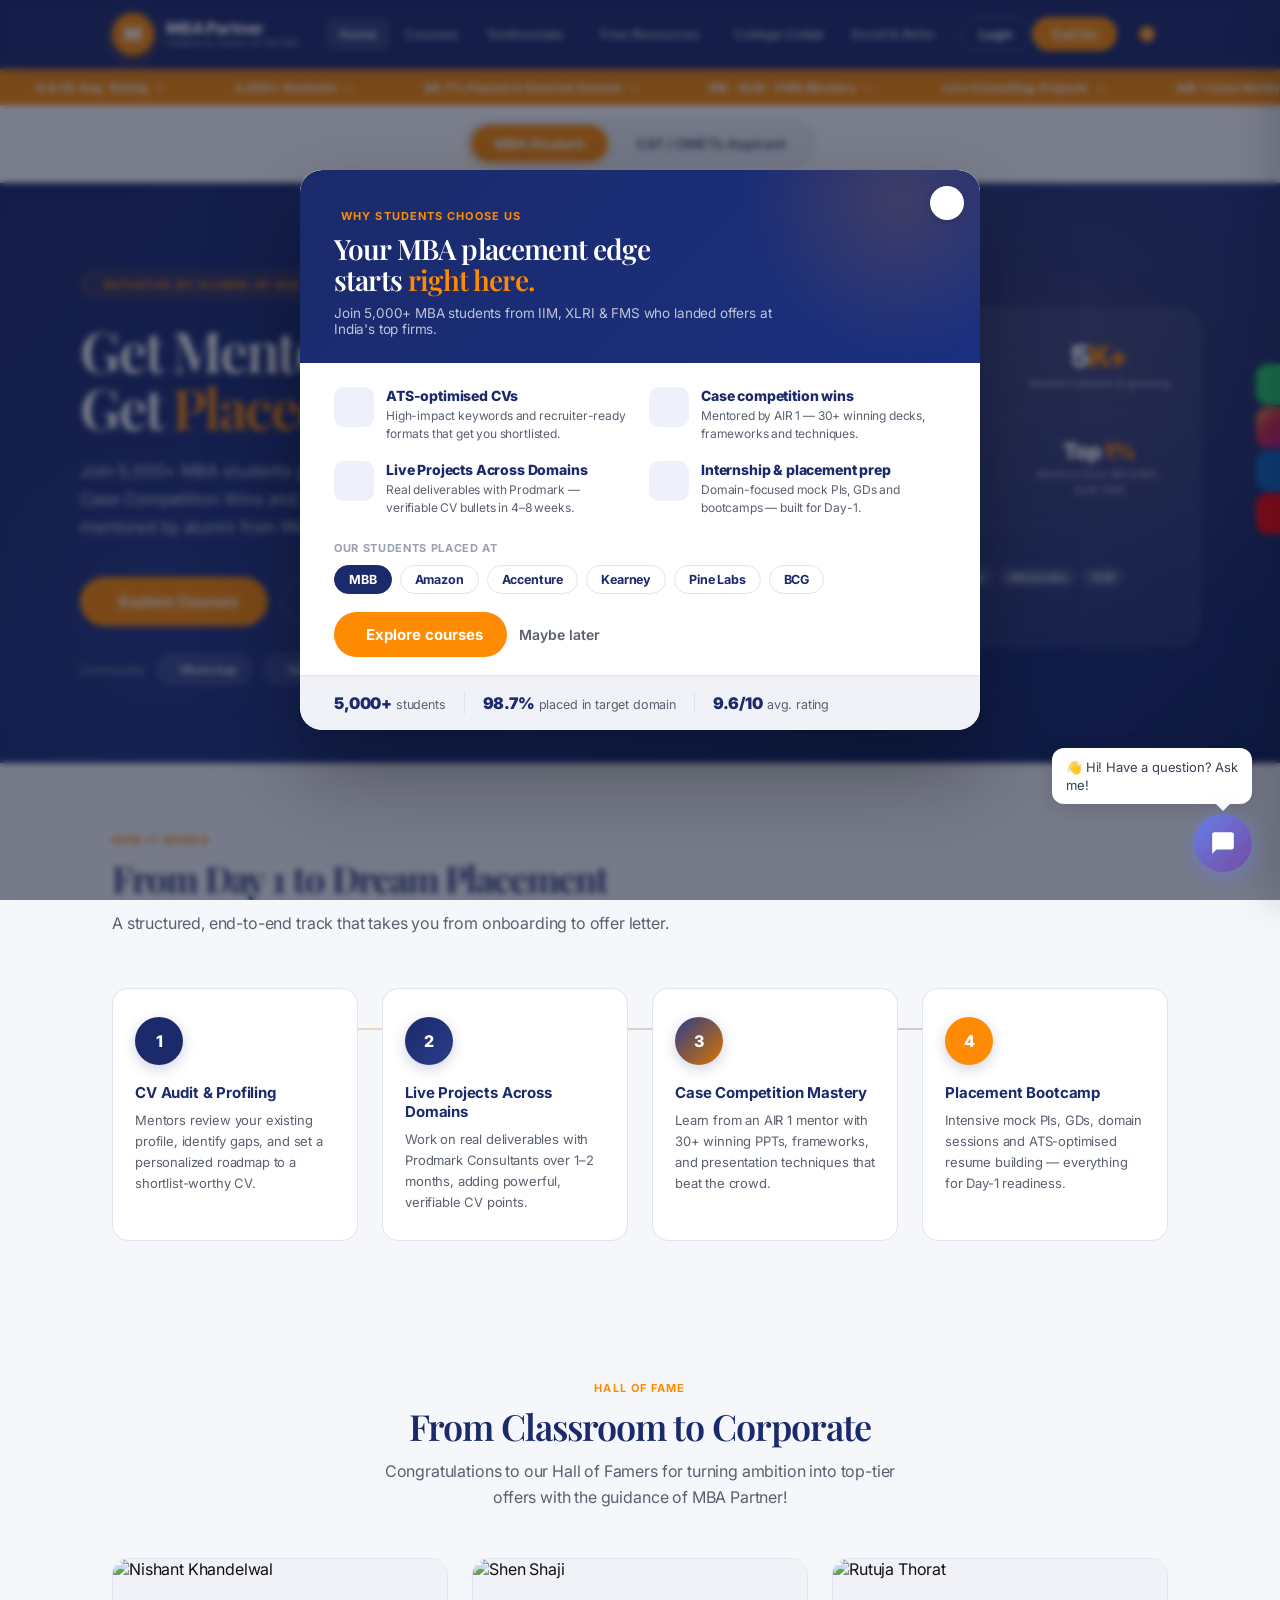
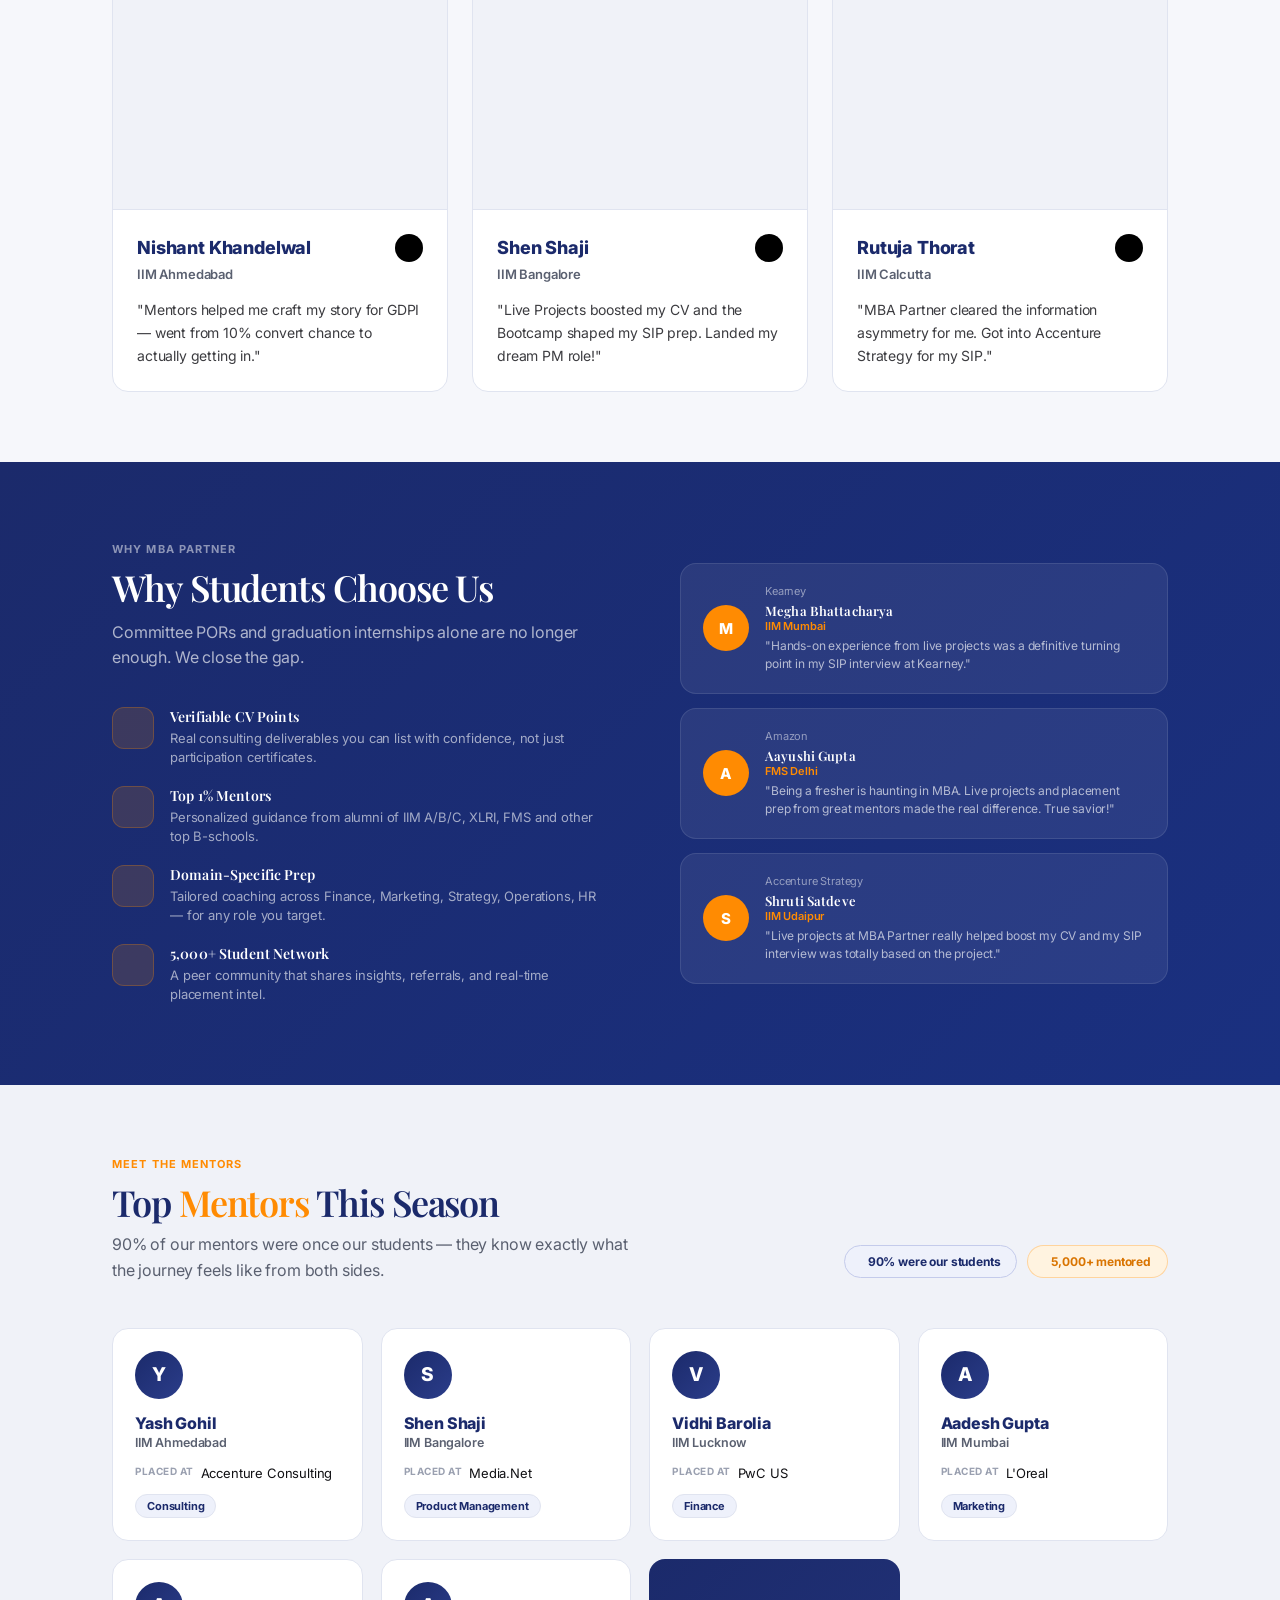
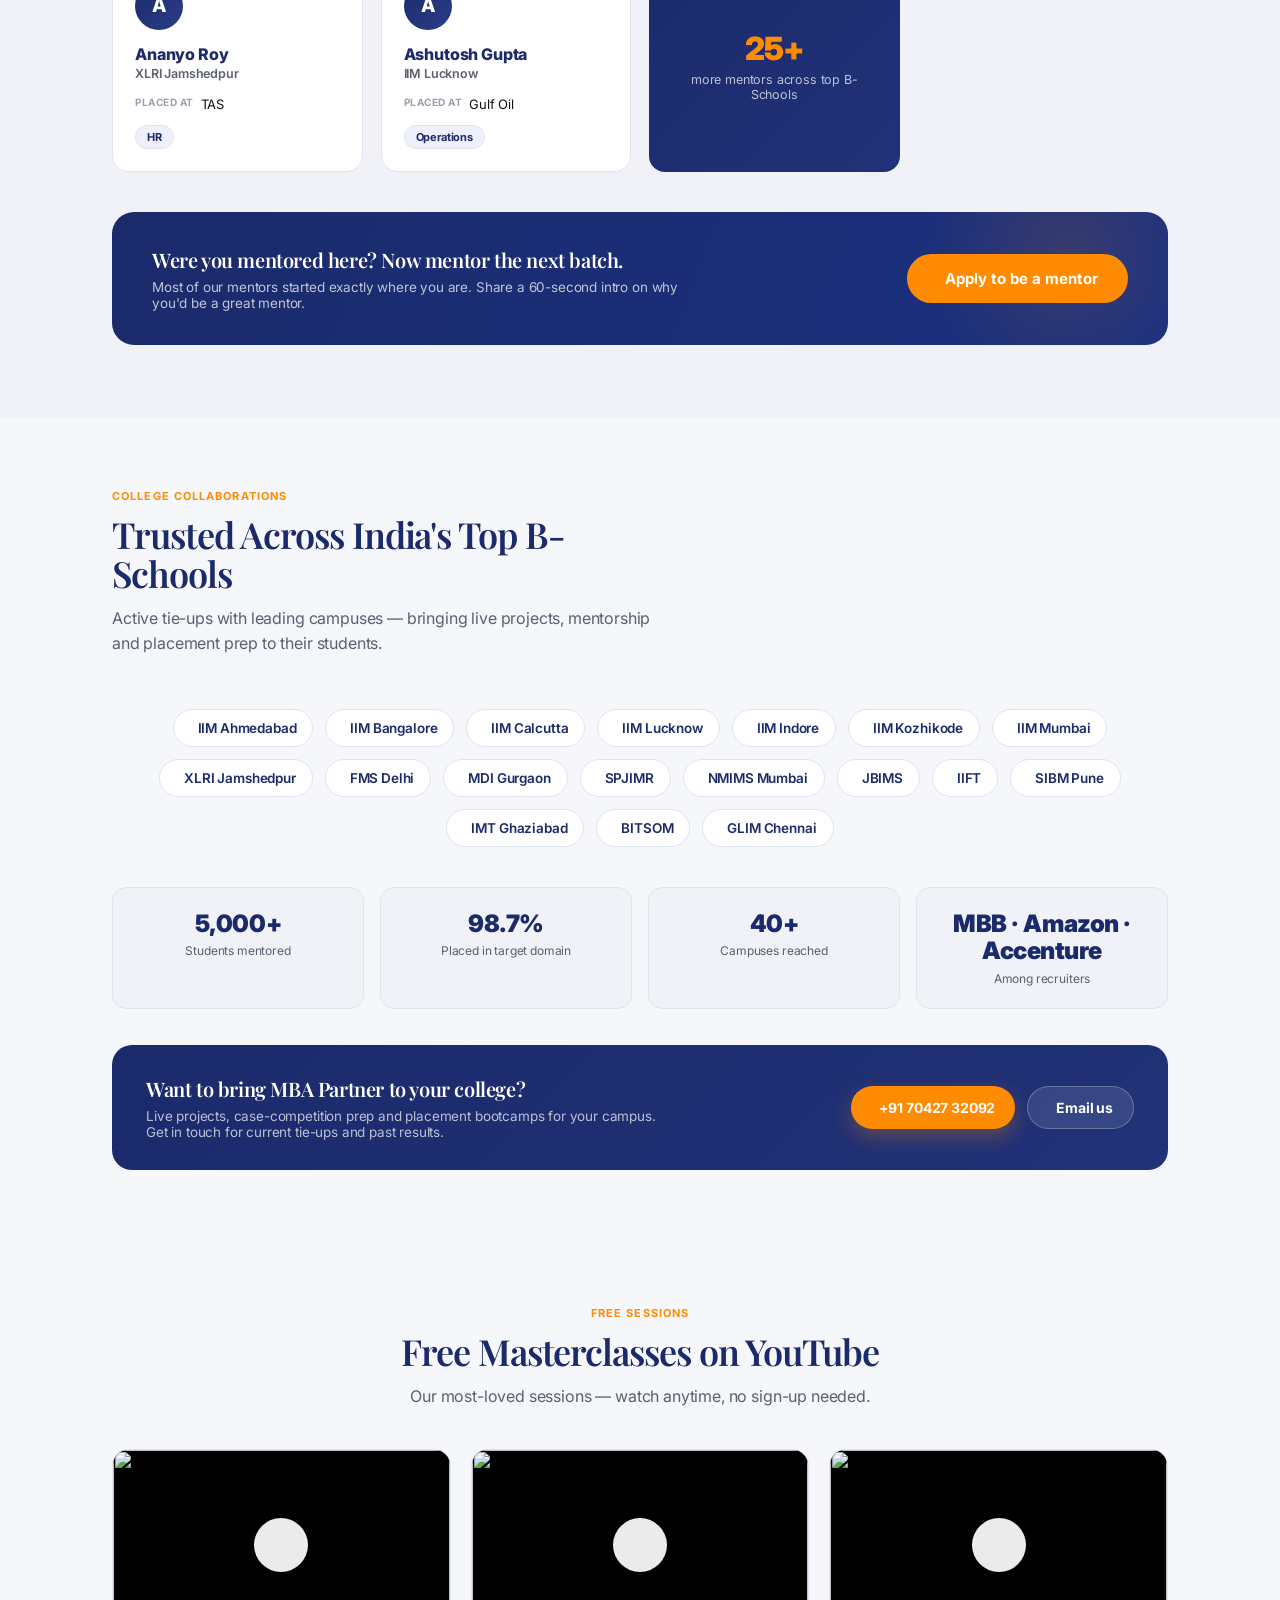
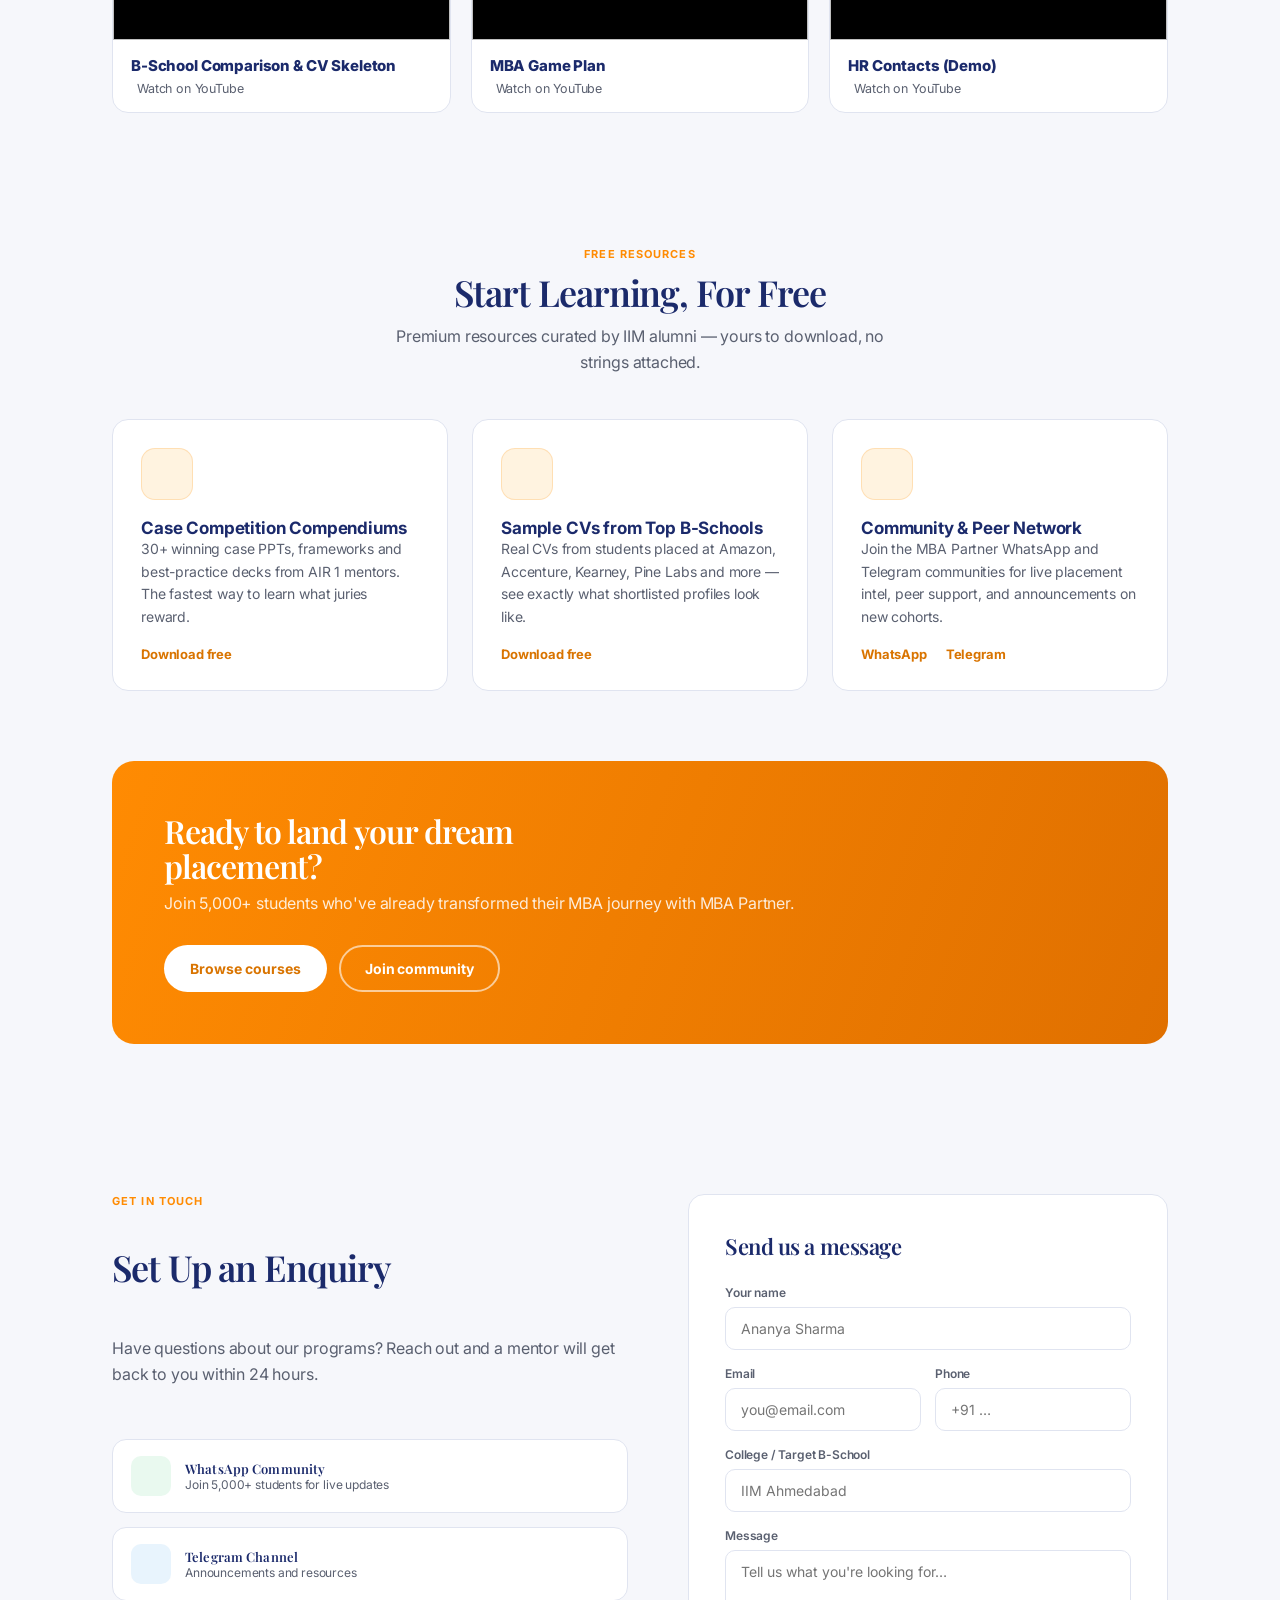
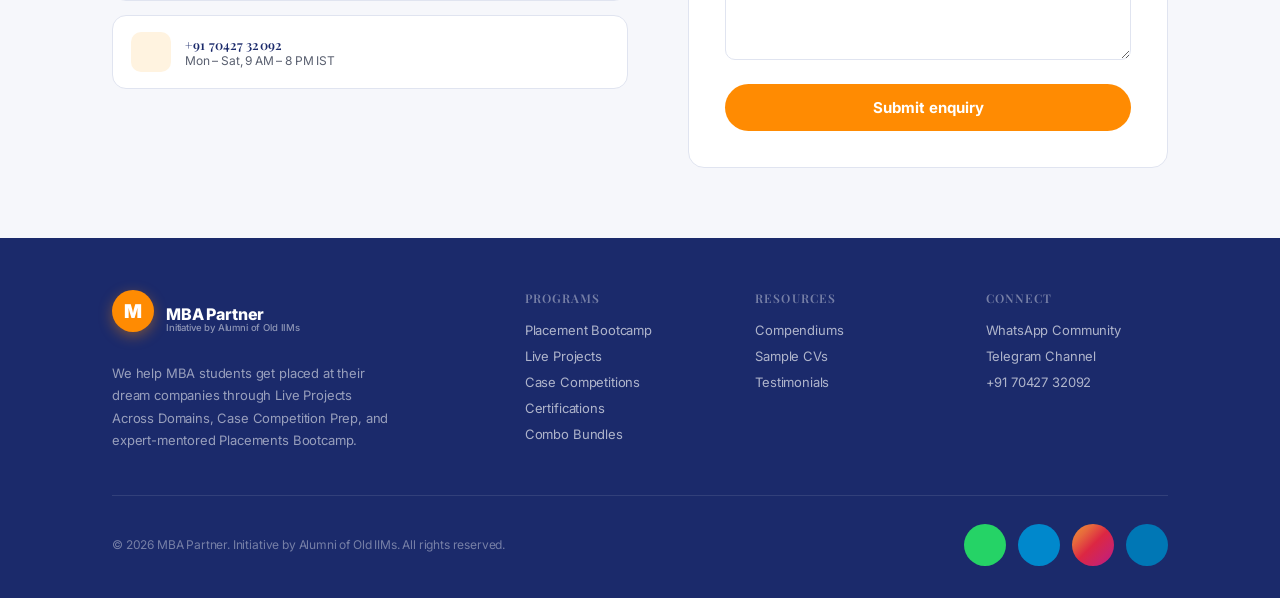
==== commit a01323f7: "Update college collaborations page layout, footer social icon styles, course comparison details, and" ====
--- a/index.html
+++ b/index.html
@@ -43,7 +43,7 @@
         </div>
       </div>
       <button class="nav-a" onclick="window.location.href='college-collab.html'">College Collab</button>
-      <button class="nav-a" onclick="window.location.href='enroll.html'">Enrol &amp; Refer</button>
+      <button class="nav-a" onclick="window.location.href='enroll.html'">Enroll &amp; Refer</button>
       <div class="nav-sep"></div>
       <button class="nav-login" id="loginBtn">Login</button>
       <a class="nav-call" href="tel:+917042732092">Call Us</a>
@@ -63,7 +63,7 @@
   <div class="mobile-nav" id="mobileNav">
     <button class="mobile-nav-a" onclick="goHome();closeMobileNav()">Home</button>
     <button class="mobile-nav-a" onclick="window.location.href='courses.html';closeMobileNav()">Courses</button>
-    <button class="mobile-nav-a" onclick="window.location.href='enroll.html';closeMobileNav()">Enrol &amp; Refer</button>
+    <button class="mobile-nav-a" onclick="window.location.href='enroll.html';closeMobileNav()">Enroll &amp; Refer</button>
     <button class="mobile-nav-a" onclick="window.location.href='testimonials.html';closeMobileNav()">Testimonials</button>
     <button class="mobile-nav-a mobile-free-btn" id="mobileFreeResBtn"><i class="ti ti-book-download"></i> Free Resources <i class="ti ti-chevron-down" id="mobileFreeIcon" style="font-size:12px;transition:.2s;margin-left:auto"></i></button>
     <div class="mobile-free-sub" id="mobileFreeMenu">
@@ -97,9 +97,9 @@
       <div class="hero-bg-glow"></div>
       <div class="wrap hero-grid">
         <div class="hero-content">
-          <div class="hero-eyebrow"><i class="ti ti-building-bank"></i> Initiative by Alumni of Old IIMs</div>
+          <div class="hero-eyebrow" style="text-transform: none;"><i class="ti ti-building-bank"></i> INITIATIVE BY ALUMNI OF OLD IIMs</div>
           <h1 class="hero-h1">Get Mentored.<br>Get <span class="accent">Placed.</span></h1>
-          <p class="hero-sub">Join 5,000+ MBA students getting live consulting projects, case competition wins and placement bootcamps — all mentored by alumni from IIM, XLRI & FMS.</p>
+          <p class="hero-sub">Join 5,000+ MBA students getting Live Projects Across Domains, Case Competition Wins and Placements Bootcamp — all mentored by alumni from IIM, XLRI & FMS.</p>
           <div class="hero-ctas">
             <button class="btn-primary" onclick="goToCourses()"><i class="ti ti-bolt"></i> Explore Courses</button>
             <a class="btn-ghost" href="https://t.me/+IrnzgXdUKqsyOTZl" target="_blank"><i class="ti ti-brand-telegram"></i> Join Telegram</a>
@@ -111,10 +111,7 @@
           </div>
         </div>
         <div class="hero-card">
-          <div class="hero-img-wrap reveal">
-            <img src="https://images.unsplash.com/photo-1522071820081-009f0129c71c?auto=format&fit=crop&w=1200&q=80" />
-          </div>
-          <div class="stats-panel reveal" style="transition-delay:.1s">
+          <div class="stats-panel reveal">
             <div class="stat-item">
               <div class="stat-num">9.6<span class="stat-accent">/10</span></div>
               <div class="stat-lbl">Avg. rating by 700+ students</div>
@@ -163,7 +160,7 @@
           <div class="step-card reveal" style="transition-delay:.1s">
             <div class="step-num">2</div>
             <i class="ti ti-briefcase step-icon"></i>
-            <div class="step-title">Live Consulting Projects</div>
+            <div class="step-title">Live Projects Across Domains</div>
             <div class="step-body">Work on real deliverables with Prodmark Consultants over 1–2 months, adding powerful, verifiable CV points.</div>
           </div>
           <div class="step-card reveal" style="transition-delay:.2s">
@@ -375,10 +372,7 @@
           </div>
         </div>
         <div class="hero-card">
-          <div class="hero-img-wrap reveal">
-            <img src="https://images.unsplash.com/photo-1434030216411-0b793f4b4173?auto=format&fit=crop&w=1200&q=80" />
-          </div>
-          <div class="stats-panel reveal" style="transition-delay:.1s">
+          <div class="stats-panel reveal">
             <div class="stat-item">
               <div class="stat-num">99<span class="stat-accent">+</span></div>
               <div class="stat-lbl">Mentors are Top Percentilers</div>
@@ -625,7 +619,7 @@
               <div class="brand-tag">Initiative by Alumni of Old IIMs</div>
             </div>
           </div>
-          <p>We help MBA students get placed at their dream companies through live consulting projects, case competition prep, and expert-mentored placement bootcamps.</p>
+          <p>We help MBA students get placed at their dream companies through Live Projects Across Domains, Case Competition Prep, and expert-mentored Placements Bootcamp.</p>
         </div>
         <div class="footer-col">
           <h4>Programs</h4>
@@ -657,9 +651,10 @@
       <div class="footer-bottom">
         <p>© 2026 MBA Partner. Initiative by Alumni of Old IIMs. All rights reserved.</p>
         <div class="footer-social">
-          <a href="https://chat.whatsapp.com/EdyvGJbQoV9Jj6eC0slSx9" target="_blank" title="WhatsApp"><i class="ti ti-brand-whatsapp"></i></a>
-          <a href="https://t.me/+IrnzgXdUKqsyOTZl" target="_blank" title="Telegram"><i class="ti ti-brand-telegram"></i></a>
-          <a href="https://documents1.netlify.app/" target="_blank" title="Instagram"><i class="ti ti-brand-instagram"></i></a>
+          <a href="https://chat.whatsapp.com/EdyvGJbQoV9Jj6eC0slSx9" target="_blank" title="WhatsApp" class="whatsapp"><i class="ti ti-brand-whatsapp"></i></a>
+          <a href="https://t.me/+IrnzgXdUKqsyOTZl" target="_blank" title="Telegram" class="telegram"><i class="ti ti-brand-telegram"></i></a>
+          <a href="https://documents1.netlify.app/" target="_blank" title="Instagram" class="instagram"><i class="ti ti-brand-instagram"></i></a>
+          <a href="https://documents1.netlify.app/" target="_blank" title="LinkedIn" class="linkedin"><i class="ti ti-brand-linkedin"></i></a>
         </div>
       </div>
     </div>
@@ -857,7 +852,7 @@
       <div class="usp-grid">
         <div class="usp-item"><div class="usp-ico"><i class="ti ti-file-cv"></i></div><div><div class="usp-item-title">ATS-optimised CVs</div><div class="usp-item-desc">High-impact keywords and recruiter-ready formats that get you shortlisted.</div></div></div>
         <div class="usp-item"><div class="usp-ico"><i class="ti ti-trophy"></i></div><div><div class="usp-item-title">Case competition wins</div><div class="usp-item-desc">Mentored by AIR 1 — 30+ winning decks, frameworks and techniques.</div></div></div>
-        <div class="usp-item"><div class="usp-ico"><i class="ti ti-briefcase"></i></div><div><div class="usp-item-title">Live consulting projects</div><div class="usp-item-desc">Real deliverables with Prodmark — verifiable CV bullets in 4–8 weeks.</div></div></div>
+        <div class="usp-item"><div class="usp-ico"><i class="ti ti-briefcase"></i></div><div><div class="usp-item-title">Live Projects Across Domains</div><div class="usp-item-desc">Real deliverables with Prodmark — verifiable CV bullets in 4–8 weeks.</div></div></div>
         <div class="usp-item"><div class="usp-ico"><i class="ti ti-building-factory-2"></i></div><div><div class="usp-item-title">Internship &amp; placement prep</div><div class="usp-item-desc">Domain-focused mock PIs, GDs and bootcamps — built for Day-1.</div></div></div>
       </div>
       <div class="usp-results">
--- a/css/home.css
+++ b/css/home.css
@@ -223,9 +223,13 @@
 .footer-links a:hover{color:#fff}
 .footer-bottom{border-top:1px solid rgba(255,255,255,.1);padding-top:28px;display:flex;align-items:center;justify-content:space-between;flex-wrap:wrap;gap:14px}
 .footer-bottom p{font-size:12px;color:rgba(255,255,255,.4);font-family:'Inter',sans-serif}
-.footer-social{display:flex;gap:10px}
-.footer-social a{width:34px;height:34px;border-radius:50%;background:rgba(255,255,255,.08);display:flex;align-items:center;justify-content:center;color:rgba(255,255,255,.6);font-size:16px;text-decoration:none;transition:.2s}
-.footer-social a:hover{background:var(--orange);color:#fff}
+.footer-social{display:flex;gap:12px;align-items:center}
+.footer-social a{width:42px;height:42px;border-radius:50%;display:flex;align-items:center;justify-content:center;color:#fff;font-size:20px;text-decoration:none;transition:transform 0.2s cubic-bezier(0.4, 0, 0.2, 1), filter 0.2s}
+.footer-social a:hover{transform:translateY(-3px);filter:brightness(1.1);color:#fff}
+.footer-social a.whatsapp{background:#25D366}
+.footer-social a.telegram{background:#0088cc}
+.footer-social a.instagram{background:linear-gradient(135deg, #f09433 0%, #e6683c 25%, #dc2743 50%, #cc2366 75%, #bc1888 100%)}
+.footer-social a.linkedin{background:#0077B5}
 
 /* RETAINED CARDS FOR DETAIL VIEW */
 .grid{display:grid;grid-template-columns:repeat(3,1fr);gap:20px}
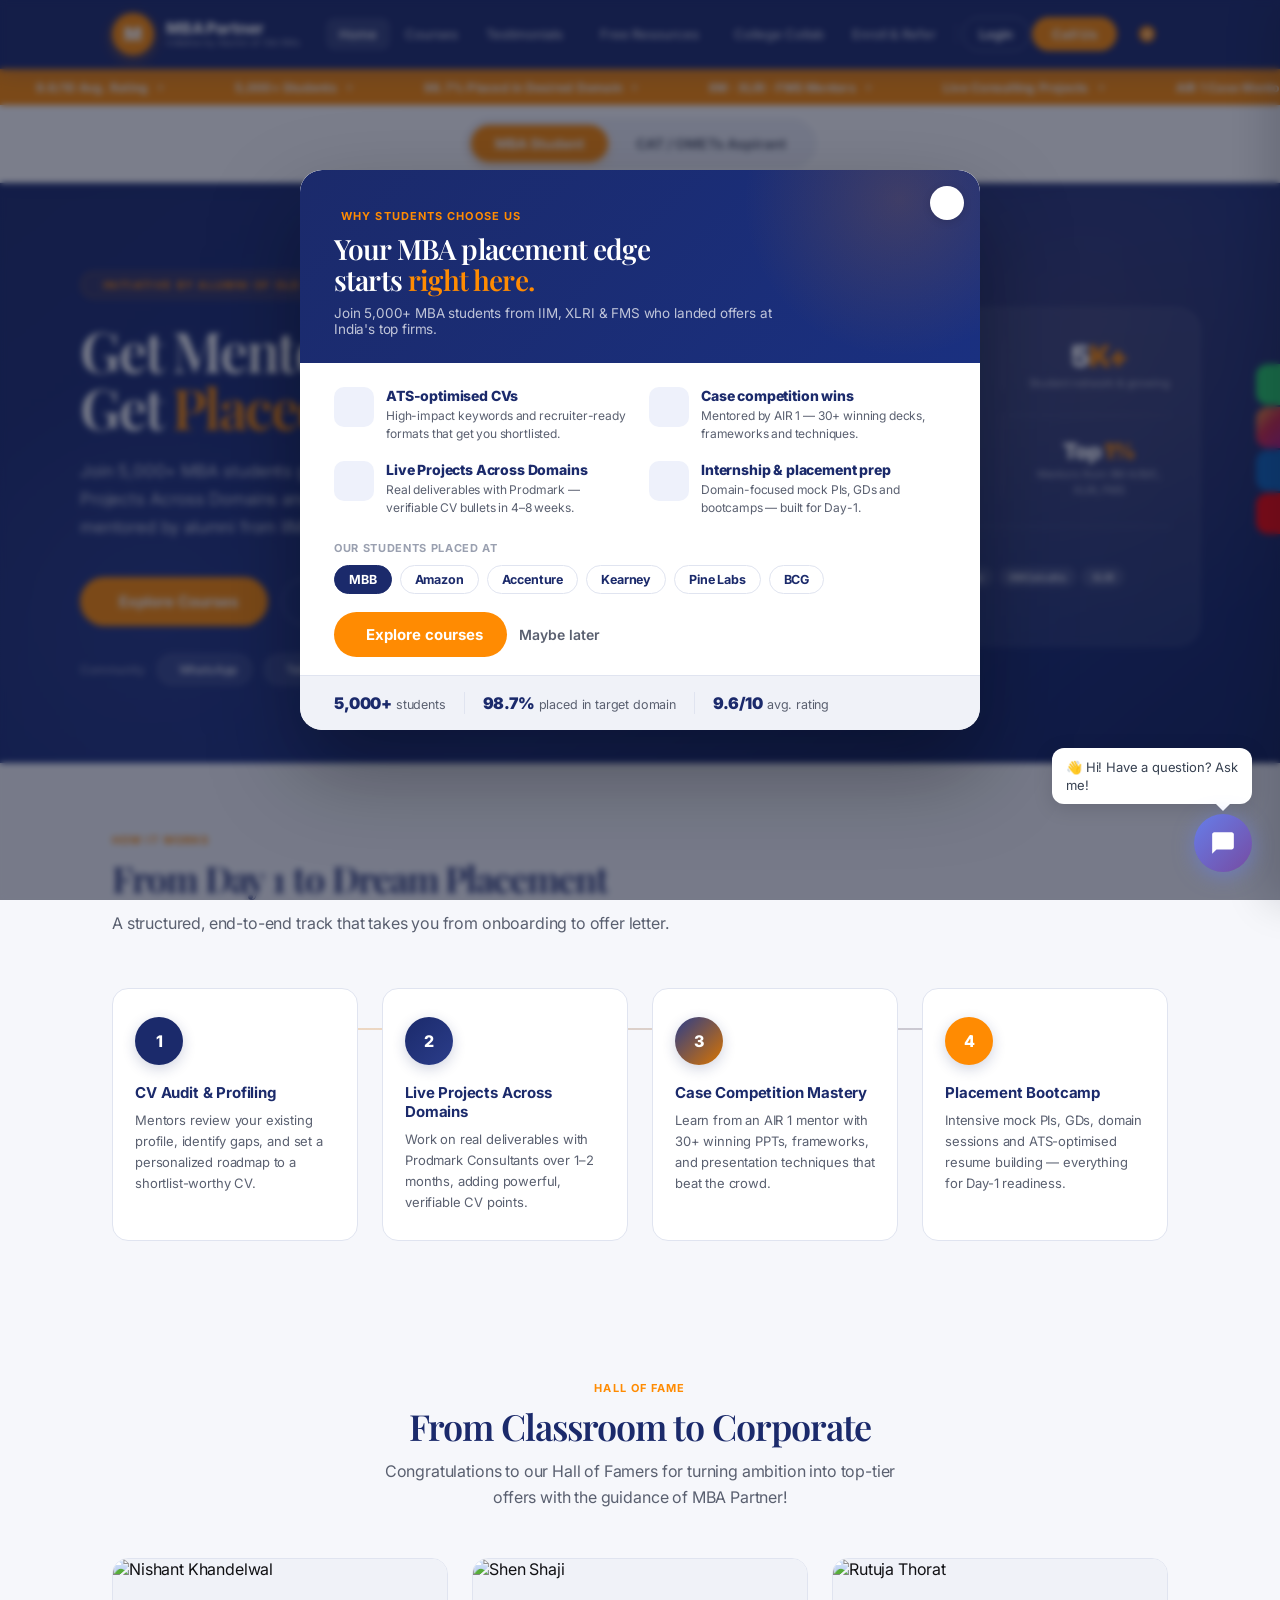
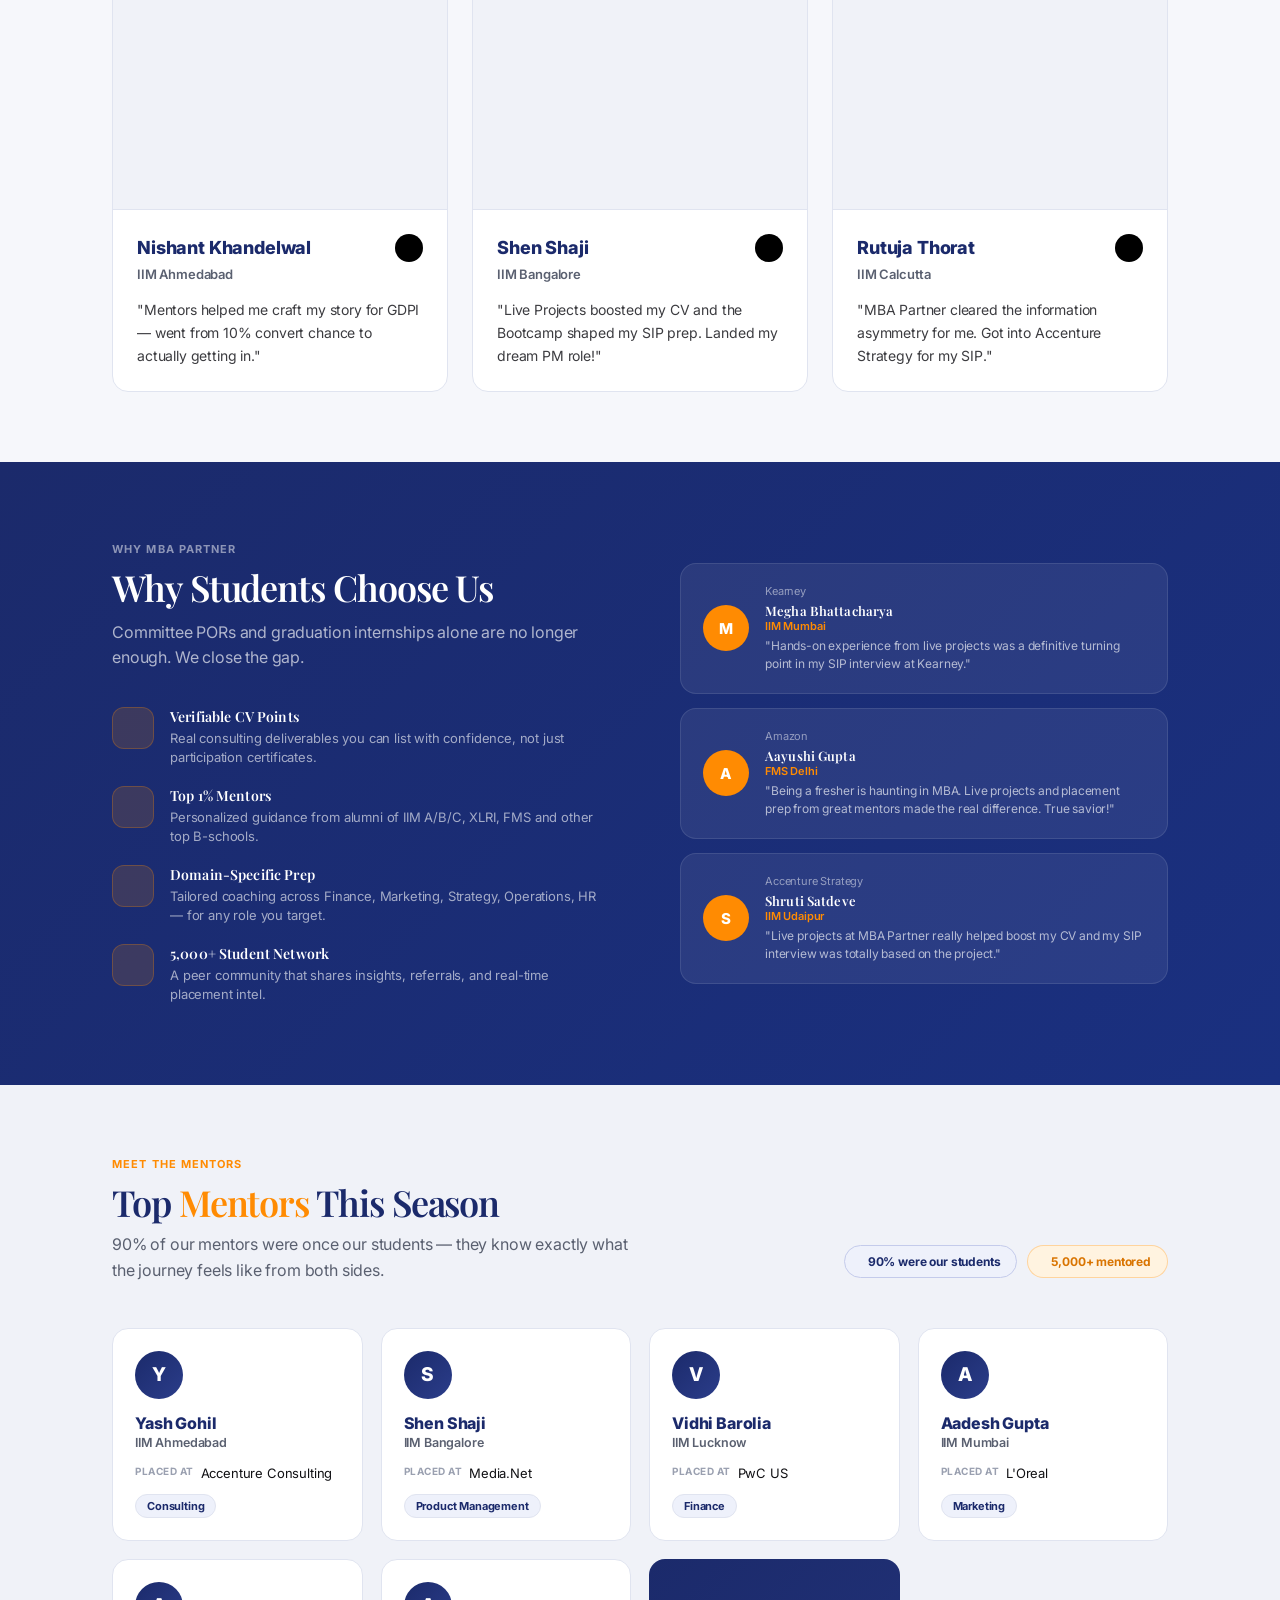
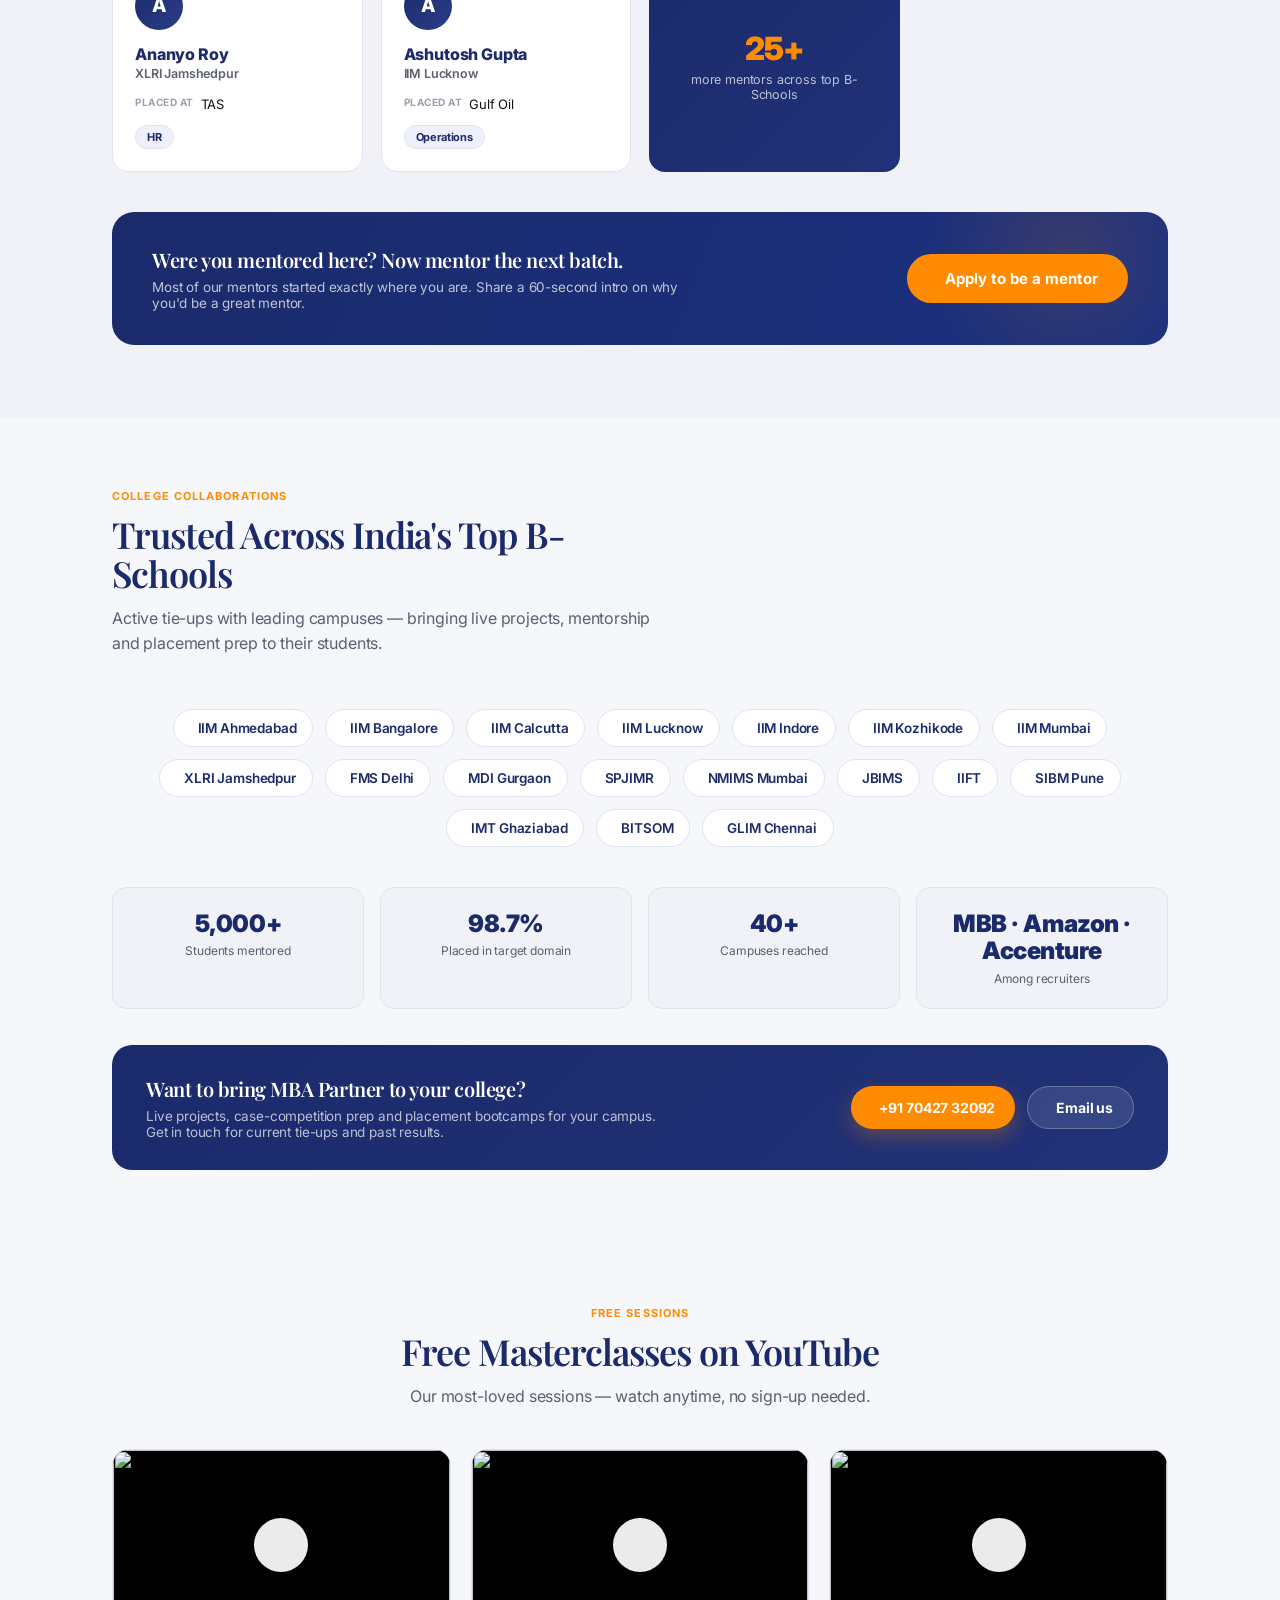
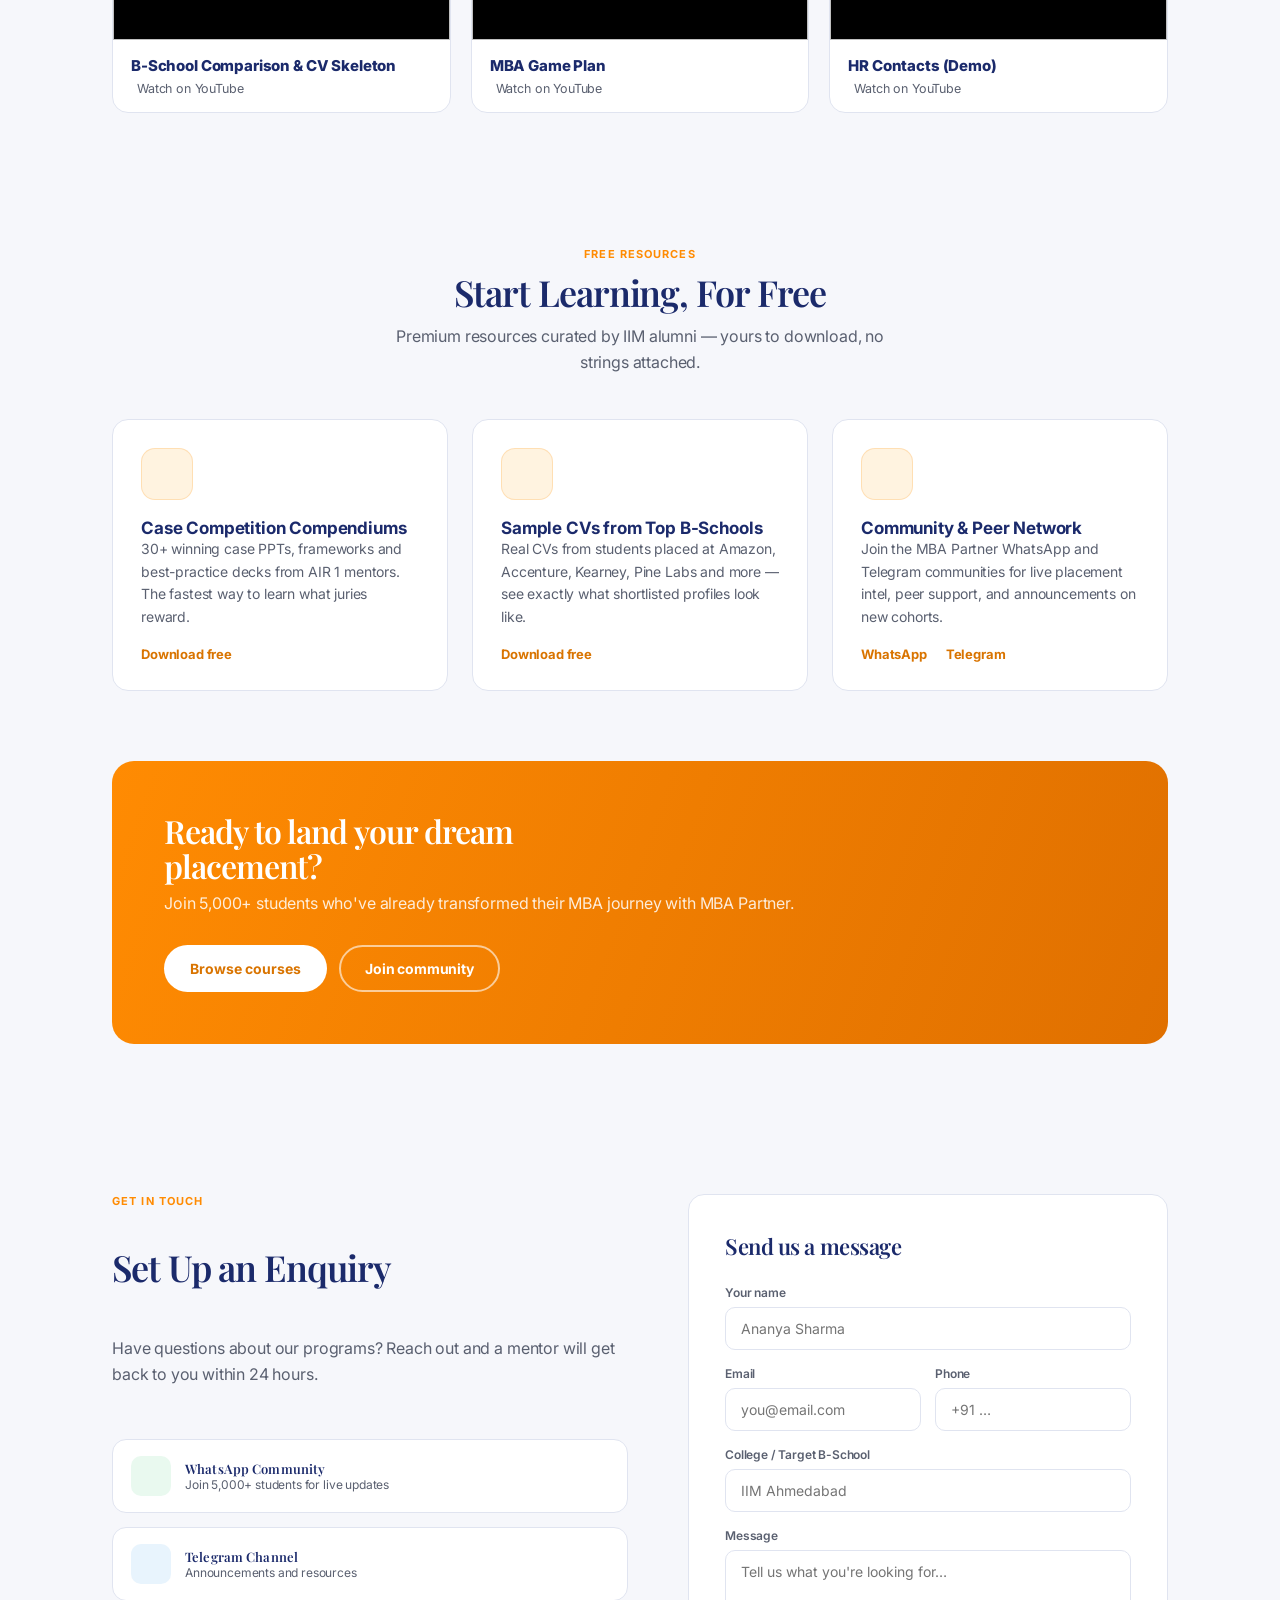
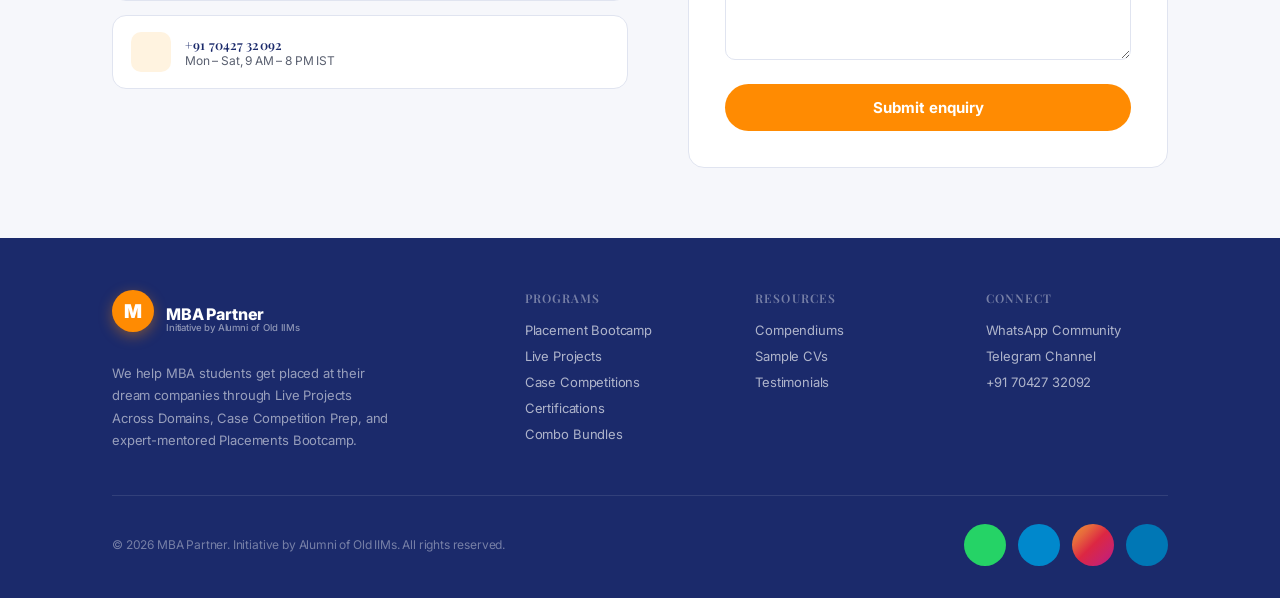
==== commit 3ac81664: "Sort Free Resources navigation dropdowns alphabetically" ====
--- a/index.html
+++ b/index.html
@@ -1,780 +1,920 @@
 <!DOCTYPE html>
 <html lang="en">
+
 <head>
-<meta charset="UTF-8"/>
-<meta name="viewport" content="width=device-width,initial-scale=1"/>
-<title>MBA Partner — Get Mentored. Get Placed.</title>
-<link rel="preconnect" href="https://fonts.googleapis.com"/>
-<link rel="preconnect" href="https://fonts.gstatic.com" crossorigin/>
-<link rel="preconnect" href="https://fonts.googleapis.com"/>
-<link rel="preconnect" href="https://fonts.gstatic.com" crossorigin/>
-<link href="https://fonts.googleapis.com/css2?family=Inter:wght@400;500;600;700&family=Playfair+Display:wght@400;500;600;700;800&display=swap" rel="stylesheet"/>
-<link rel="stylesheet" href="https://cdn.jsdelivr.net/npm/@tabler/icons-webfont@latest/tabler-icons.min.css"/>
-<link rel="stylesheet" href="css/home.css">
-<link rel="stylesheet" href="css/chatbot-widget.css"/>
-<link rel="stylesheet" href="css/fonts.css"/>
-<script src="js/auth.js"></script>
-<script>(function(){if(!(window.MBAauth&&MBAauth.isLoggedIn()))return;var done=false;try{done=!!sessionStorage.getItem('mbaHomeRedirected');}catch(e){}if(done)return;try{sessionStorage.setItem('mbaHomeRedirected','1');}catch(e){}location.replace('login.html');})();</script>
-<script src="js/nav-auth.js"></script>
+  <meta charset="UTF-8" />
+  <meta name="viewport" content="width=device-width,initial-scale=1" />
+  <title>MBA Partner — Get Mentored. Get Placed.</title>
+  <link rel="preconnect" href="https://fonts.googleapis.com" />
+  <link rel="preconnect" href="https://fonts.gstatic.com" crossorigin />
+  <link rel="preconnect" href="https://fonts.googleapis.com" />
+  <link rel="preconnect" href="https://fonts.gstatic.com" crossorigin />
+  <link
+    href="https://fonts.googleapis.com/css2?family=Inter:wght@400;500;600;700&family=Playfair+Display:wght@400;500;600;700;800&display=swap"
+    rel="stylesheet" />
+  <link rel="stylesheet" href="https://cdn.jsdelivr.net/npm/@tabler/icons-webfont@latest/tabler-icons.min.css" />
+  <link rel="stylesheet" href="css/home.css">
+  <link rel="stylesheet" href="css/chatbot-widget.css" />
+  <link rel="stylesheet" href="css/fonts.css" />
+  <script src="js/auth.js"></script>
+  <script>(function () { if (!(window.MBAauth && MBAauth.isLoggedIn())) return; var done = false; try { done = !!sessionStorage.getItem('mbaHomeRedirected'); } catch (e) { } if (done) return; try { sessionStorage.setItem('mbaHomeRedirected', '1'); } catch (e) { } location.replace('login.html'); })();</script>
+  <script src="js/nav-auth.js"></script>
 </head>
+
 <body>
 
-<nav class="nav">
-  <div class="wrap nav-in">
-    <div class="brand" onclick="goHome()">
-      <div class="brand-mark">M</div>
-      <div class="brand-text">
-        <div class="brand-name">MBA Partner</div>
-        <div class="brand-tag">Initiative by Alumni of Old IIMs</div>
-      </div>
-    </div>
-    <div class="nav-links">
-      <button class="nav-a active-link" onclick="goHome()">Home</button>
-<button class="nav-a" onclick="window.location.href='courses.html'">
-    Courses
-</button>
-      <button class="nav-a" onclick="window.location.href='testimonials.html'">Testimonials</button>
-      <div class="nav-free-res">
-        <button class="nav-a nav-free-btn"><i class="ti ti-book-download" style="font-size:14px;margin-right:4px"></i>Free Resources<i class="ti ti-chevron-down nav-free-chev"></i></button>
-        <div class="nav-free-menu">
-          <a class="nav-free-item" href="https://documents1.netlify.app/" target="_blank"><i class="ti ti-file-cv"></i><span>Sample CV</span></a>
-          <a class="nav-free-item" href="https://documents1.netlify.app/" target="_blank"><i class="ti ti-book-2"></i><span>Compendium</span></a>
-          <a class="nav-free-item" href="#free-sessions"><i class="ti ti-player-play-filled"></i><span>Free Session</span></a>
-        </div>
-      </div>
-      <button class="nav-a" onclick="window.location.href='college-collab.html'">College Collab</button>
-      <button class="nav-a" onclick="window.location.href='enroll.html'">Enroll &amp; Refer</button>
-      <div class="nav-sep"></div>
-      <button class="nav-login" id="loginBtn">Login</button>
-      <a class="nav-call" href="tel:+917042732092">Call Us</a>
-      <button class="cart-btn" id="cartBtn" aria-label="Cart">
+  <nav class="nav">
+    <div class="wrap nav-in">
+      <div class="brand" onclick="goHome()">
+        <div class="brand-mark">M</div>
+        <div class="brand-text">
+          <div class="brand-name">MBA Partner</div>
+          <div class="brand-tag">Initiative by Alumni of Old IIMs</div>
+        </div>
+      </div>
+      <div class="nav-links">
+        <button class="nav-a active-link" onclick="goHome()">Home</button>
+        <button class="nav-a" onclick="window.location.href='courses.html'">
+          Courses
+        </button>
+        <button class="nav-a" onclick="window.location.href='testimonials.html'">Testimonials</button>
+        <div class="nav-free-res">
+          <button class="nav-a nav-free-btn"><i class="ti ti-book-download"
+              style="font-size:14px;margin-right:4px"></i>Free Resources<i
+              class="ti ti-chevron-down nav-free-chev"></i></button>
+          <div class="nav-free-menu">
+            <a class="nav-free-item" href="brochure.html"><i class="ti ti-notebook"></i><span>Brochures</span></a>
+            <a class="nav-free-item" href="https://documents1.netlify.app/" target="_blank"><i
+                class="ti ti-book-2"></i><span>Compendium</span></a>
+            <a class="nav-free-item" href="#free-sessions"><i class="ti ti-player-play-filled"></i><span>Free
+                Session</span></a>
+            <a class="nav-free-item" href="https://documents1.netlify.app/" target="_blank"><i
+                class="ti ti-file-cv"></i><span>Sample CV</span></a>
+          </div>
+        </div>
+        <button class="nav-a" onclick="window.location.href='college-collab.html'">College Collab</button>
+        <button class="nav-a" onclick="window.location.href='enroll.html'">Enroll &amp; Refer</button>
+        <div class="nav-sep"></div>
+        <button class="nav-login" id="loginBtn">Login</button>
+        <a class="nav-call" href="tel:+917042732092">Call Us</a>
+        <button class="cart-btn" id="cartBtn" aria-label="Cart">
+          <i class="ti ti-shopping-cart" style="font-size:18px"></i>
+          <span class="cart-count" id="cartCount">0</span>
+        </button>
+      </div>
+      <button class="mobile-menu-btn" id="mobileMenuBtn" aria-label="Menu">
+        <i class="ti ti-menu-2"></i>
+      </button>
+      <button class="cart-btn" id="cartBtnMobile" aria-label="Cart" style="display:none">
         <i class="ti ti-shopping-cart" style="font-size:18px"></i>
-        <span class="cart-count" id="cartCount">0</span>
+        <span class="cart-count" id="cartCountMobile">0</span>
       </button>
     </div>
-    <button class="mobile-menu-btn" id="mobileMenuBtn" aria-label="Menu">
-      <i class="ti ti-menu-2"></i>
-    </button>
-    <button class="cart-btn" id="cartBtnMobile" aria-label="Cart" style="display:none">
-      <i class="ti ti-shopping-cart" style="font-size:18px"></i>
-      <span class="cart-count" id="cartCountMobile">0</span>
-    </button>
+    <div class="mobile-nav" id="mobileNav">
+      <button class="mobile-nav-a" onclick="goHome();closeMobileNav()">Home</button>
+      <button class="mobile-nav-a" onclick="window.location.href='courses.html';closeMobileNav()">Courses</button>
+      <button class="mobile-nav-a" onclick="window.location.href='enroll.html';closeMobileNav()">Enroll &amp;
+        Refer</button>
+      <button class="mobile-nav-a"
+        onclick="window.location.href='testimonials.html';closeMobileNav()">Testimonials</button>
+      <button class="mobile-nav-a mobile-free-btn" id="mobileFreeResBtn"><i class="ti ti-book-download"></i> Free
+        Resources <i class="ti ti-chevron-down" id="mobileFreeIcon"
+          style="font-size:12px;transition:.2s;margin-left:auto"></i></button>
+      <div class="mobile-free-sub" id="mobileFreeMenu">
+        <a class="mobile-nav-a" href="brochure.html" style="padding-left:28px"><i class="ti ti-notebook"></i> Brochures</a>
+        <a class="mobile-nav-a" href="https://documents1.netlify.app/" target="_blank" style="padding-left:28px"><i
+            class="ti ti-book-2"></i> Compendium</a>
+        <a class="mobile-nav-a" href="#free-sessions" onclick="closeMobileNav()" style="padding-left:28px"><i
+            class="ti ti-player-play-filled"></i> Free Session</a>
+        <a class="mobile-nav-a" href="https://documents1.netlify.app/" target="_blank" style="padding-left:28px"><i
+            class="ti ti-file-cv"></i> Sample CV</a>
+      </div>
+      <button class="mobile-nav-a" onclick="window.location.href='college-collab.html';closeMobileNav()">College
+        Collab</button>
+      <div class="mobile-nav-btns">
+        <button class="nav-login" id="loginBtnMobile" style="flex:1">Login</button>
+        <a class="nav-call" href="tel:+917042732092" style="flex:1;text-align:center">Call Us</a>
+      </div>
+    </div>
+  </nav>
+
+  <div class="ticker" id="tickerBar">
+    <div class="ticker-inner" id="tickerInner"></div>
   </div>
-  <div class="mobile-nav" id="mobileNav">
-    <button class="mobile-nav-a" onclick="goHome();closeMobileNav()">Home</button>
-    <button class="mobile-nav-a" onclick="window.location.href='courses.html';closeMobileNav()">Courses</button>
-    <button class="mobile-nav-a" onclick="window.location.href='enroll.html';closeMobileNav()">Enroll &amp; Refer</button>
-    <button class="mobile-nav-a" onclick="window.location.href='testimonials.html';closeMobileNav()">Testimonials</button>
-    <button class="mobile-nav-a mobile-free-btn" id="mobileFreeResBtn"><i class="ti ti-book-download"></i> Free Resources <i class="ti ti-chevron-down" id="mobileFreeIcon" style="font-size:12px;transition:.2s;margin-left:auto"></i></button>
-    <div class="mobile-free-sub" id="mobileFreeMenu">
-      <a class="mobile-nav-a" href="https://documents1.netlify.app/" target="_blank" style="padding-left:28px"><i class="ti ti-file-cv"></i> Sample CV</a>
-      <a class="mobile-nav-a" href="https://documents1.netlify.app/" target="_blank" style="padding-left:28px"><i class="ti ti-book-2"></i> Compendium</a>
-      <a class="mobile-nav-a" href="#free-sessions" onclick="closeMobileNav()" style="padding-left:28px"><i class="ti ti-player-play-filled"></i> Free Session</a>
-    </div>
-    <button class="mobile-nav-a" onclick="window.location.href='college-collab.html';closeMobileNav()">College Collab</button>
-    <div class="mobile-nav-btns">
-      <button class="nav-login" id="loginBtnMobile" style="flex:1">Login</button>
-      <a class="nav-call" href="tel:+917042732092" style="flex:1;text-align:center">Call Us</a>
-    </div>
+
+  <div class="view active" id="view-home">
+
+    <div class="persona-strip">
+      <div class="persona-toggle">
+        <button class="persona-btn active" id="btn-mba" onclick="switchPersona('mba')">MBA Student</button>
+        <button class="persona-btn" id="btn-cat" onclick="switchPersona('cat')">CAT / OMETs Aspirant</button>
+      </div>
+    </div>
+
+    <div class="persona-view active" id="pview-mba">
+      <section class="hero">
+        <div class="hero-bg-glow"></div>
+        <div class="wrap hero-grid">
+          <div class="hero-content">
+            <div class="hero-eyebrow" style="text-transform: none;"><i class="ti ti-building-bank"></i> INITIATIVE BY
+              ALUMNI OF OLD IIMs</div>
+            <h1 class="hero-h1">Get Mentored.<br>Get <span class="accent">Placed.</span></h1>
+            <p class="hero-sub">Join 5,000+ MBA students getting Placements Bootcamp, Live Projects Across Domains and
+              Case Competition Wins — all mentored by alumni from IIM, XLRI & FMS.</p>
+            <div class="hero-ctas">
+              <button class="btn-primary" onclick="goToCourses()"><i class="ti ti-bolt"></i> Explore Courses</button>
+              <a class="btn-ghost" href="https://t.me/+IrnzgXdUKqsyOTZl" target="_blank"><i
+                  class="ti ti-brand-telegram"></i> Join Telegram</a>
+            </div>
+            <div class="hero-social">
+              <span class="hero-social-lbl">Community</span>
+              <a class="social-chip" href="https://chat.whatsapp.com/EdyvGJbQoV9Jj6eC0slSx9" target="_blank"><i
+                  class="ti ti-brand-whatsapp"></i> WhatsApp</a>
+              <a class="social-chip" href="https://t.me/+IrnzgXdUKqsyOTZl" target="_blank"><i
+                  class="ti ti-brand-telegram"></i> Telegram</a>
+            </div>
+          </div>
+          <div class="hero-card">
+            <div class="stats-panel reveal">
+              <div class="stat-item">
+                <div class="stat-num">9.6<span class="stat-accent">/10</span></div>
+                <div class="stat-lbl">Avg. rating by 700+ students</div>
+              </div>
+              <div class="stat-item" style="border-left:1px solid rgba(255,255,255,.12);padding-left:24px">
+                <div class="stat-num">5<span class="stat-accent">K+</span></div>
+                <div class="stat-lbl">Student network &amp; growing</div>
+              </div>
+              <div class="stat-item" style="padding-top:24px;border-top:1px solid rgba(255,255,255,.12)">
+                <div class="stat-num">98<span class="stat-accent">.7%</span></div>
+                <div class="stat-lbl">Placed in desired domain</div>
+              </div>
+              <div class="stat-item"
+                style="padding-top:24px;border-top:1px solid rgba(255,255,255,.12);border-left:1px solid rgba(255,255,255,.12);padding-left:24px">
+                <div class="stat-num" style="font-size:22px">Top<span class="stat-accent"> 1%</span></div>
+                <div class="stat-lbl">Mentors from IIM A/B/C, XLRI, FMS</div>
+              </div>
+              <div style="grid-column:1/-1;border-top:1px solid rgba(255,255,255,.12);padding-top:18px;margin-top:4px">
+                <div
+                  style="font-size:11px;color:rgba(255,255,255,.4);margin-bottom:8px;font-weight:600;letter-spacing:.05em">
+                  MENTOR SCHOOLS</div>
+                <div class="school-pills">
+                  <span class="school-pill">IIM Ahmedabad</span>
+                  <span class="school-pill">IIM Bangalore</span>
+                  <span class="school-pill">IIM Calcutta</span>
+                  <span class="school-pill">XLRI</span>
+                  <span class="school-pill">FMS Delhi</span>
+                </div>
+              </div>
+            </div>
+          </div>
+        </div>
+      </section>
+
+      <section class="how-sec">
+        <div class="wrap">
+          <div class="how-header">
+            <div class="sec-label">How it works</div>
+            <h2 class="sec-h">From Day 1 to Dream Placement</h2>
+            <p class="sec-sub">A structured, end-to-end track that takes you from onboarding to offer letter.</p>
+          </div>
+          <div class="steps-grid">
+            <div class="step-card reveal">
+              <div class="step-num">1</div>
+              <i class="ti ti-file-cv step-icon"></i>
+              <div class="step-title">CV Audit &amp; Profiling</div>
+              <div class="step-body">Mentors review your existing profile, identify gaps, and set a personalized roadmap
+                to a shortlist-worthy CV.</div>
+            </div>
+            <div class="step-card reveal" style="transition-delay:.1s">
+              <div class="step-num">2</div>
+              <i class="ti ti-briefcase step-icon"></i>
+              <div class="step-title">Live Projects Across Domains</div>
+              <div class="step-body">Work on real deliverables with Prodmark Consultants over 1–2 months, adding
+                powerful, verifiable CV points.</div>
+            </div>
+            <div class="step-card reveal" style="transition-delay:.2s">
+              <div class="step-num">3</div>
+              <i class="ti ti-trophy step-icon"></i>
+              <div class="step-title">Case Competition Mastery</div>
+              <div class="step-body">Learn from an AIR 1 mentor with 30+ winning PPTs, frameworks, and presentation
+                techniques that beat the crowd.</div>
+            </div>
+            <div class="step-card reveal" style="transition-delay:.3s">
+              <div class="step-num">4</div>
+              <i class="ti ti-users step-icon"></i>
+              <div class="step-title">Placement Bootcamp</div>
+              <div class="step-body">Intensive mock PIs, GDs, domain sessions and ATS-optimised resume building —
+                everything for Day-1 readiness.</div>
+            </div>
+          </div>
+        </div>
+      </section>
+
+      <section class="hof-sec">
+        <div class="wrap">
+          <div class="hof-header">
+            <div class="sec-label" style="text-align:center">Hall of Fame</div>
+            <h2 class="sec-h" style="text-align:center">From Classroom to Corporate</h2>
+            <p class="sec-sub" style="text-align:center;max-width:520px;margin:12px auto 0">Congratulations to our Hall
+              of Famers for turning ambition into top-tier offers with the guidance of MBA Partner!</p>
+          </div>
+          <div class="hof-grid reveal" id="hofGrid"></div>
+        </div>
+      </section>
+
+      <section class="benefits-sec">
+        <div class="wrap">
+          <div class="benefits-grid">
+            <div class="benefits-left">
+              <div class="sec-label">Why MBA Partner</div>
+              <h2 class="sec-h">Why Students Choose Us</h2>
+              <p class="sec-sub">Committee PORs and graduation internships alone are no longer enough. We close the gap.
+              </p>
+              <div class="benefits-list">
+                <div class="benefit-item reveal">
+                  <div class="benefit-icon"><i class="ti ti-certificate"></i></div>
+                  <div class="benefit-text">
+                    <h4>Verifiable CV Points</h4>
+                    <p>Real consulting deliverables you can list with confidence, not just participation certificates.
+                    </p>
+                  </div>
+                </div>
+                <div class="benefit-item reveal" style="transition-delay:.1s">
+                  <div class="benefit-icon"><i class="ti ti-users"></i></div>
+                  <div class="benefit-text">
+                    <h4>Top 1% Mentors</h4>
+                    <p>Personalized guidance from alumni of IIM A/B/C, XLRI, FMS and other top B-schools.</p>
+                  </div>
+                </div>
+                <div class="benefit-item reveal" style="transition-delay:.2s">
+                  <div class="benefit-icon"><i class="ti ti-target-arrow"></i></div>
+                  <div class="benefit-text">
+                    <h4>Domain-Specific Prep</h4>
+                    <p>Tailored coaching across Finance, Marketing, Strategy, Operations, HR — for any role you target.
+                    </p>
+                  </div>
+                </div>
+                <div class="benefit-item reveal" style="transition-delay:.3s">
+                  <div class="benefit-icon"><i class="ti ti-network"></i></div>
+                  <div class="benefit-text">
+                    <h4>5,000+ Student Network</h4>
+                    <p>A peer community that shares insights, referrals, and real-time placement intel.</p>
+                  </div>
+                </div>
+              </div>
+            </div>
+            <div class="benefits-right reveal" id="benefitsCards"></div>
+          </div>
+        </div>
+      </section>
+
+      <!-- MENTORS -->
+      <section class="mentors-sec">
+        <div class="wrap">
+          <div class="mentors-head">
+            <div>
+              <div class="sec-label">Meet the mentors</div>
+              <h2 class="sec-h">Top <span class="accent">Mentors</span> This Season</h2>
+              <p class="sec-sub">90% of our mentors were once our students — they know exactly what the journey feels
+                like from both sides.</p>
+            </div>
+            <div class="mentors-pills">
+              <span class="mentor-pill"><i class="ti ti-award"></i> 90% were our students</span>
+              <span class="mentor-pill alt"><i class="ti ti-users"></i> 5,000+ mentored</span>
+            </div>
+          </div>
+          <div class="mentors-grid reveal" id="mentorsGrid"></div>
+          <div class="mentor-apply-band reveal">
+            <div class="mentor-apply-text">
+              <h3>Were you mentored here? Now mentor the next batch.</h3>
+              <p>Most of our mentors started exactly where you are. Share a 60-second intro on why you'd be a great
+                mentor.</p>
+            </div>
+            <button class="btn-primary" id="openApply"><i class="ti ti-user-plus"></i> Apply to be a mentor</button>
+          </div>
+        </div>
+      </section>
+
+      <!-- COLLEGE COLLAB -->
+      <section class="collab-sec">
+        <div class="wrap">
+          <div class="how-header">
+            <div class="sec-label">College Collaborations</div>
+            <h2 class="sec-h">Trusted Across India's Top B-Schools</h2>
+            <p class="sec-sub">Active tie-ups with leading campuses — bringing live projects, mentorship and placement
+              prep to their students.</p>
+          </div>
+          <div class="collab-colleges reveal" id="collabColleges"></div>
+          <div class="collab-results reveal">
+            <div class="collab-result">
+              <div class="cr-n">5,000+</div>
+              <div class="cr-l">Students mentored</div>
+            </div>
+            <div class="collab-result">
+              <div class="cr-n">98.7%</div>
+              <div class="cr-l">Placed in target domain</div>
+            </div>
+            <div class="collab-result">
+              <div class="cr-n">40+</div>
+              <div class="cr-l">Campuses reached</div>
+            </div>
+            <div class="collab-result">
+              <div class="cr-n">MBB · Amazon · Accenture</div>
+              <div class="cr-l">Among recruiters</div>
+            </div>
+          </div>
+          <div class="collab-cta reveal">
+            <div class="collab-cta-text">
+              <h3>Want to bring MBA Partner to your college?</h3>
+              <p>Live projects, case-competition prep and placement bootcamps for your campus. Get in touch for current
+                tie-ups and past results.</p>
+            </div>
+            <div class="collab-cta-actions">
+              <a class="collab-btn primary" href="tel:+917042732092"><i class="ti ti-phone"></i> +91 70427 32092</a>
+              <a class="collab-btn ghost" href="mailto:bharat.kapoor@prodmarkconsulting.in"><i class="ti ti-mail"></i>
+                Email us</a>
+            </div>
+          </div>
+        </div>
+      </section>
+
+      <!-- FREE SESSIONS -->
+      <section class="free-sec" id="free-sessions">
+        <div class="wrap">
+          <div style="text-align:center">
+            <div class="sec-label">Free Sessions</div>
+            <h2 class="sec-h">Free Masterclasses on YouTube</h2>
+            <p class="sec-sub" style="max-width:520px;margin:12px auto 0">Our most-loved sessions — watch anytime, no
+              sign-up needed.</p>
+          </div>
+          <div class="free-grid">
+            <a class="free-card" href="https://www.youtube.com/watch?v=zZXBRobYRCE&t=34s" target="_blank"
+              rel="noopener">
+              <div class="free-thumb"><img src="https://img.youtube.com/vi/zZXBRobYRCE/hqdefault.jpg" alt="" /><span
+                  class="free-play"><i class="ti ti-player-play-filled"></i></span></div>
+              <div class="free-body">
+                <div class="free-title">B-School Comparison &amp; CV Skeleton</div>
+                <div class="free-meta"><i class="ti ti-brand-youtube"></i> Watch on YouTube</div>
+              </div>
+            </a>
+            <a class="free-card" href="https://www.youtube.com/watch?v=eIgTrOVCyRw" target="_blank" rel="noopener">
+              <div class="free-thumb"><img src="https://img.youtube.com/vi/eIgTrOVCyRw/hqdefault.jpg" alt="" /><span
+                  class="free-play"><i class="ti ti-player-play-filled"></i></span></div>
+              <div class="free-body">
+                <div class="free-title">MBA Game Plan</div>
+                <div class="free-meta"><i class="ti ti-brand-youtube"></i> Watch on YouTube</div>
+              </div>
+            </a>
+            <a class="free-card" href="https://www.youtube.com/watch?v=OhVg0Wf9JzU" target="_blank" rel="noopener">
+              <div class="free-thumb"><img src="https://img.youtube.com/vi/OhVg0Wf9JzU/hqdefault.jpg" alt="" /><span
+                  class="free-play"><i class="ti ti-player-play-filled"></i></span></div>
+              <div class="free-body">
+                <div class="free-title">HR Contacts (Demo)</div>
+                <div class="free-meta"><i class="ti ti-brand-youtube"></i> Watch on YouTube</div>
+              </div>
+            </a>
+          </div>
+        </div>
+      </section>
+
+      <section class="resources-sec">
+        <div class="wrap">
+          <div style="text-align:center">
+            <div class="sec-label">Free Resources</div>
+            <h2 class="sec-h">Start Learning, For Free</h2>
+            <p class="sec-sub" style="max-width:500px;margin:12px auto 0">Premium resources curated by IIM alumni —
+              yours to download, no strings attached.</p>
+          </div>
+          <div class="resources-grid">
+            <div class="res-card reveal">
+              <div class="res-icon"><i class="ti ti-book-2"></i></div>
+              <div>
+                <div class="res-title">Case Competition Compendiums</div>
+                <p class="res-body">30+ winning case PPTs, frameworks and best-practice decks from AIR 1 mentors. The
+                  fastest way to learn what juries reward.</p>
+              </div>
+              <a class="res-link" href="https://documents1.netlify.app/" target="_blank">Download free <i
+                  class="ti ti-arrow-right"></i></a>
+            </div>
+            <div class="res-card reveal" style="transition-delay:.1s">
+              <div class="res-icon"><i class="ti ti-file-cv"></i></div>
+              <div>
+                <div class="res-title">Sample CVs from Top B-Schools</div>
+                <p class="res-body">Real CVs from students placed at Amazon, Accenture, Kearney, Pine Labs and more —
+                  see exactly what shortlisted profiles look like.</p>
+              </div>
+              <a class="res-link" href="https://documents1.netlify.app/" target="_blank">Download free <i
+                  class="ti ti-arrow-right"></i></a>
+            </div>
+            <div class="res-card reveal" style="transition-delay:.2s">
+              <div class="res-icon"><i class="ti ti-message-circle"></i></div>
+              <div>
+                <div class="res-title">Community &amp; Peer Network</div>
+                <p class="res-body">Join the MBA Partner WhatsApp and Telegram communities for live placement intel,
+                  peer support, and announcements on new cohorts.</p>
+              </div>
+              <div style="display:flex;gap:12px;flex-wrap:wrap">
+                <a class="res-link" href="https://chat.whatsapp.com/EdyvGJbQoV9Jj6eC0slSx9" target="_blank">WhatsApp <i
+                    class="ti ti-arrow-right"></i></a>
+                <a class="res-link" href="https://t.me/+IrnzgXdUKqsyOTZl" target="_blank">Telegram <i
+                    class="ti ti-arrow-right"></i></a>
+              </div>
+            </div>
+          </div>
+        </div>
+      </section>
+    </div>
+
+    <div class="persona-view" id="pview-cat">
+      <section class="hero" style="background:linear-gradient(140deg, #101c4f 0%, #172a72 60%, var(--navy) 100%);">
+        <div class="hero-bg-glow"></div>
+        <div class="wrap hero-grid">
+          <div class="hero-content">
+            <div class="hero-eyebrow"><i class="ti ti-rosette"></i> Mentored by 99+ Percentilers</div>
+            <h1 class="hero-h1">Crack CAT & Top OMETs.<br>Master your <span class="accent">GDPI.</span></h1>
+            <p class="hero-sub">Comprehensive prep, mentorship from IIM alumni, and foolproof GDPI strategies to get you
+              into your dream B-School.</p>
+            <div class="hero-ctas">
+              <a class="btn-primary" href="cat-portal.html"><i class="ti ti-clipboard-list"></i> CAT Prep Portal</a>
+              <a class="btn-ghost" href="cat-predictor.html"><i class="ti ti-target-arrow"></i> CAT College
+                Predictor</a>
+              <a class="btn-ghost" href="exam-predictor.html"><i class="ti ti-school"></i> Exam &amp; College
+                Predictor</a>
+              <a class="btn-ghost" href="#" target="_blank"><i class="ti ti-brand-whatsapp"></i> Join CAT Community</a>
+            </div>
+            <div class="hero-social">
+              <span class="hero-social-lbl">Community</span>
+              <a class="social-chip" href="#" target="_blank"><i class="ti ti-brand-whatsapp"></i> WhatsApp</a>
+              <a class="social-chip" href="#" target="_blank"><i class="ti ti-brand-telegram"></i> Telegram</a>
+            </div>
+          </div>
+          <div class="hero-card">
+            <div class="stats-panel reveal">
+              <div class="stat-item">
+                <div class="stat-num">99<span class="stat-accent">+</span></div>
+                <div class="stat-lbl">Mentors are Top Percentilers</div>
+              </div>
+              <div class="stat-item" style="border-left:1px solid rgba(255,255,255,.12);padding-left:24px">
+                <div class="stat-num">500<span class="stat-accent">+</span></div>
+                <div class="stat-lbl">IIM Calls Secured</div>
+              </div>
+              <div class="stat-item" style="padding-top:24px;border-top:1px solid rgba(255,255,255,.12)">
+                <div class="stat-num">1<span class="stat-accent">-on-1</span></div>
+                <div class="stat-lbl">Personalized GDPI Coaching</div>
+              </div>
+              <div class="stat-item"
+                style="padding-top:24px;border-top:1px solid rgba(255,255,255,.12);border-left:1px solid rgba(255,255,255,.12);padding-left:24px">
+                <div class="stat-num" style="font-size:22px">End<span class="stat-accent">-to-End</span></div>
+                <div class="stat-lbl">Profile Building & SOP Prep</div>
+              </div>
+              <div style="grid-column:1/-1;border-top:1px solid rgba(255,255,255,.12);padding-top:18px;margin-top:4px">
+                <div
+                  style="font-size:11px;color:rgba(255,255,255,.4);margin-bottom:8px;font-weight:600;letter-spacing:.05em">
+                  TARGET B-SCHOOLS</div>
+                <div class="school-pills">
+                  <span class="school-pill">IIM BLACKI</span>
+                  <span class="school-pill">XLRI</span>
+                  <span class="school-pill">FMS</span>
+                  <span class="school-pill">SPJIMR</span>
+                  <span class="school-pill">MDI</span>
+                </div>
+              </div>
+            </div>
+          </div>
+        </div>
+      </section>
+
+      <section class="how-sec">
+        <div class="wrap">
+          <div class="how-header">
+            <div class="sec-label">The Strategy</div>
+            <h2 class="sec-h">Your Roadmap to IIMs</h2>
+            <p class="sec-sub">From syllabus completion to final interview conversion, we walk the path with you.</p>
+          </div>
+          <div class="steps-grid">
+            <div class="step-card reveal">
+              <div class="step-num">1</div>
+              <i class="ti ti-books step-icon"></i>
+              <div class="step-title">Conceptual Clarity</div>
+              <div class="step-body">Master Quant, DILR, and VARC with curated masterclasses and structured materials
+                designed by 99+ percentilers.</div>
+            </div>
+            <div class="step-card reveal" style="transition-delay:.1s">
+              <div class="step-num">2</div>
+              <i class="ti ti-target step-icon"></i>
+              <div class="step-title">Mock Tests & Analysis</div>
+              <div class="step-body">Attempt high-quality mocks that simulate CAT conditions, followed by rigorous
+                1-on-1 performance analysis.</div>
+            </div>
+            <div class="step-card reveal" style="transition-delay:.2s">
+              <div class="step-num">3</div>
+              <i class="ti ti-chart-arrows step-icon"></i>
+              <div class="step-title">Profile Building</div>
+              <div class="step-body">Identify gaps in your profile. Work on certifications and live projects that make
+                your IIM application stand out.</div>
+            </div>
+            <div class="step-card reveal" style="transition-delay:.3s">
+              <div class="step-num">4</div>
+              <i class="ti ti-message-2 step-icon"></i>
+              <div class="step-title">GDPI & WAT Bootcamp</div>
+              <div class="step-body">Intensive Mock PIs with actual IIM alumni panels, GD practice, and WAT framing
+                techniques to clear the final hurdle.</div>
+            </div>
+          </div>
+        </div>
+      </section>
+
+      <section class="benefits-sec" style="background:linear-gradient(135deg, #101c4f 0%, #172a72 100%);">
+        <div class="wrap">
+          <div class="benefits-grid">
+            <div class="benefits-left">
+              <div class="sec-label">Why CAT Aspirants Choose Us</div>
+              <h2 class="sec-h">Beyond Just Formulas</h2>
+              <p class="sec-sub">Securing an IIM seat requires more than academic prep. We build your complete profile.
+              </p>
+              <div class="benefits-list">
+                <div class="benefit-item reveal">
+                  <div class="benefit-icon"><i class="ti ti-microphone-2"></i></div>
+                  <div class="benefit-text">
+                    <h4>Mock PI with IIM Panels</h4>
+                    <p>Practice interviews with actual alumni from your target colleges to eliminate blind spots.</p>
+                  </div>
+                </div>
+                <div class="benefit-item reveal" style="transition-delay:.1s">
+                  <div class="benefit-icon"><i class="ti ti-writing"></i></div>
+                  <div class="benefit-text">
+                    <h4>SOP & WAT Frameworks</h4>
+                    <p>Learn how to craft compelling Statements of Purpose and structure your WAT essays under time
+                      pressure.</p>
+                  </div>
+                </div>
+                <div class="benefit-item reveal" style="transition-delay:.2s">
+                  <div class="benefit-icon"><i class="ti ti-bulb"></i></div>
+                  <div class="benefit-text">
+                    <h4>Current Affairs Mastery</h4>
+                    <p>Weekly digests and curated topics to ensure you dominate any Group Discussion.</p>
+                  </div>
+                </div>
+                <div class="benefit-item reveal" style="transition-delay:.3s">
+                  <div class="benefit-icon"><i class="ti ti-id"></i></div>
+                  <div class="benefit-text">
+                    <h4>Form Filling Assistance</h4>
+                    <p>Strategic guidance on selecting specializations, filling out forms to highlight strengths, and
+                      targeting the right colleges.</p>
+                  </div>
+                </div>
+              </div>
+            </div>
+            <div class="benefits-right reveal">
+              <div class="b-card">
+                <div class="b-card-avatar">A</div>
+                <div class="b-card-info">
+                  <div class="b-role">Converted IIM Ahmedabad</div>
+                  <h4>Ananya K.</h4>
+                  <div class="b-school">99.8%ile</div>
+                  <div class="b-card-quote">"The Mock PI panel was tougher than the actual IIM A interview. It made the
+                    real thing feel like a breeze!"</div>
+                </div>
+              </div>
+              <div class="b-card">
+                <div class="b-card-avatar">R</div>
+                <div class="b-card-info">
+                  <div class="b-role">Converted XLRI Jamshedpur</div>
+                  <h4>Rohan M.</h4>
+                  <div class="b-school">XAT 99.4%ile</div>
+                  <div class="b-card-quote">"Their GD material and current affairs coverage gave me the exact talking
+                    points I needed."</div>
+                </div>
+              </div>
+              <div class="b-card">
+                <div class="b-card-avatar">S</div>
+                <div class="b-card-info">
+                  <div class="b-role">Converted FMS Delhi</div>
+                  <h4>Sneha T.</h4>
+                  <div class="b-school">CAT 99.6%ile</div>
+                  <div class="b-card-quote">"The profile building guidance helped me justify my gap year beautifully in
+                    the interview."</div>
+                </div>
+              </div>
+            </div>
+          </div>
+        </div>
+      </section>
+
+      <!-- GDPI FLAGSHIP STUDENTS (CAT/OMETs) -->
+      <section class="collab-sec">
+        <div class="wrap">
+          <div class="how-header">
+            <div class="sec-label">GDPI Flagship</div>
+            <h2 class="sec-h">Students We've Mentored for GDPI</h2>
+            <p class="sec-sub">Aspirants who took our GDPI Flagship and solved our free sectionals — now headed to
+              India's top B-schools.</p>
+          </div>
+          <div class="gdpi-cards-grid" id="gdpiGrid"></div>
+        </div>
+      </section>
+
+      <section class="resources-sec">
+        <div class="wrap">
+          <div style="text-align:center">
+            <div class="sec-label">Free Prep Material</div>
+            <h2 class="sec-h">Your Arsenal for CAT</h2>
+            <p class="sec-sub" style="max-width:500px;margin:12px auto 0">Downloadable frameworks and guides crafted by
+              99+ percentilers.</p>
+          </div>
+          <div class="resources-grid">
+            <div class="res-card reveal">
+              <div class="res-icon"><i class="ti ti-math-function"></i></div>
+              <div>
+                <div class="res-title">Quant Formula Booklets</div>
+                <p class="res-body">A comprehensive cheat sheet of all essential formulas, shortcuts, and theorems for
+                  Arithmetic, Algebra, and Geometry.</p>
+              </div>
+              <a class="res-link" href="#" target="_blank">Download free <i class="ti ti-arrow-right"></i></a>
+            </div>
+            <div class="res-card reveal" style="transition-delay:.1s">
+              <div class="res-icon"><i class="ti ti-news"></i></div>
+              <div>
+                <div class="res-title">Top 50 GD Topics 2024</div>
+                <p class="res-body">Curated list of highly probable Group Discussion topics with balanced arguments and
+                  data points to use.</p>
+              </div>
+              <a class="res-link" href="#" target="_blank">Download free <i class="ti ti-arrow-right"></i></a>
+            </div>
+            <div class="res-card reveal" style="transition-delay:.2s">
+              <div class="res-icon"><i class="ti ti-list-check"></i></div>
+              <div>
+                <div class="res-title">SOP Writing Framework</div>
+                <p class="res-body">A step-by-step template on how to connect your past experiences with your future MBA
+                  goals logically and impactfully.</p>
+              </div>
+              <a class="res-link" href="#" target="_blank">Download free <i class="ti ti-arrow-right"></i></a>
+            </div>
+          </div>
+        </div>
+      </section>
+    </div>
+    <div class="wrap">
+      <div class="cta-banner reveal">
+        <div>
+          <h2>Ready to land your dream placement?</h2>
+          <p>Join 5,000+ students who've already transformed their MBA journey with MBA Partner.</p>
+        </div>
+        <div class="cta-btns">
+          <button class="btn-white" onclick="goToCourses()">Browse courses</button>
+          <a class="btn-ghost-white" href="https://chat.whatsapp.com/EdyvGJbQoV9Jj6eC0slSx9" target="_blank"><i
+              class="ti ti-brand-whatsapp"></i> Join community</a>
+        </div>
+      </div>
+    </div>
+
+    <section class="contact-sec">
+      <div class="wrap">
+        <div class="contact-grid">
+          <div class="contact-info">
+            <div class="sec-label">Get in Touch</div>
+            <h2 class="sec-h">Set Up an Enquiry</h2>
+            <p class="sec-sub">Have questions about our programs? Reach out and a mentor will get back to you within 24
+              hours.</p>
+            <div class="contact-chips">
+              <a class="contact-chip" href="https://chat.whatsapp.com/EdyvGJbQoV9Jj6eC0slSx9" target="_blank">
+                <div class="contact-chip-icon whatsapp"><i class="ti ti-brand-whatsapp"></i></div>
+                <div class="contact-chip-info">
+                  <h4>WhatsApp Community</h4>
+                  <p>Join 5,000+ students for live updates</p>
+                </div>
+              </a>
+              <a class="contact-chip" href="https://t.me/+IrnzgXdUKqsyOTZl" target="_blank">
+                <div class="contact-chip-icon telegram"><i class="ti ti-brand-telegram"></i></div>
+                <div class="contact-chip-info">
+                  <h4>Telegram Channel</h4>
+                  <p>Announcements and resources</p>
+                </div>
+              </a>
+              <a class="contact-chip" href="tel:+917042732092">
+                <div class="contact-chip-icon phone"><i class="ti ti-phone"></i></div>
+                <div class="contact-chip-info">
+                  <h4>+91 70427 32092</h4>
+                  <p>Mon – Sat, 9 AM – 8 PM IST</p>
+                </div>
+              </a>
+            </div>
+          </div>
+          <div class="contact-form reveal">
+            <h3>Send us a message</h3>
+            <div class="field"><label>Your name</label><input placeholder="Ananya Sharma" /></div>
+            <div class="field-row">
+              <div class="field"><label>Email</label><input type="email" placeholder="you@email.com" /></div>
+              <div class="field"><label>Phone</label><input placeholder="+91 …" /></div>
+            </div>
+            <div class="field"><label>College / Target B-School</label><input placeholder="IIM Ahmedabad" /></div>
+            <div class="field"><label>Message</label><textarea
+                placeholder="Tell us what you're looking for…"></textarea></div>
+            <button class="submit-btn" onclick="showToast('Message sent! We will be in touch within 24 hours.')">Submit
+              enquiry</button>
+          </div>
+        </div>
+      </div>
+    </section>
+
+    <footer class="footer">
+      <div class="wrap">
+        <div class="footer-grid">
+          <div class="footer-brand">
+            <div class="brand" style="cursor:default">
+              <div class="brand-mark">M</div>
+              <div class="brand-text">
+                <div class="brand-name">MBA Partner</div>
+                <div class="brand-tag">Initiative by Alumni of Old IIMs</div>
+              </div>
+            </div>
+            <p>We help MBA students get placed at their dream companies through Live Projects Across Domains, Case
+              Competition Prep, and expert-mentored Placements Bootcamp.</p>
+          </div>
+          <div class="footer-col">
+            <h4>Programs</h4>
+            <div class="footer-links">
+              <a onclick="goToCourses();return false;" href="#">Placement Bootcamp</a>
+              <a onclick="goToCourses();return false;" href="#">Live Projects</a>
+              <a onclick="goToCourses();return false;" href="#">Case Competitions</a>
+              <a onclick="goToCourses();return false;" href="#">Certifications</a>
+              <a onclick="goToCourses();return false;" href="#">Combo Bundles</a>
+            </div>
+          </div>
+          <div class="footer-col">
+            <h4>Resources</h4>
+            <div class="footer-links">
+              <a href="https://documents1.netlify.app/" target="_blank">Compendiums</a>
+              <a href="https://documents1.netlify.app/" target="_blank">Sample CVs</a>
+              <a href="https://www.mbapartner.in/testimonials" target="_blank">Testimonials</a>
+            </div>
+          </div>
+          <div class="footer-col">
+            <h4>Connect</h4>
+            <div class="footer-links">
+              <a href="https://chat.whatsapp.com/EdyvGJbQoV9Jj6eC0slSx9" target="_blank">WhatsApp Community</a>
+              <a href="https://t.me/+IrnzgXdUKqsyOTZl" target="_blank">Telegram Channel</a>
+              <a href="tel:+917042732092">+91 70427 32092</a>
+            </div>
+          </div>
+        </div>
+        <div class="footer-bottom">
+          <p>© 2026 MBA Partner. Initiative by Alumni of Old IIMs. All rights reserved.</p>
+          <div class="footer-social">
+            <a href="https://chat.whatsapp.com/EdyvGJbQoV9Jj6eC0slSx9" target="_blank" title="WhatsApp"
+              class="whatsapp"><i class="ti ti-brand-whatsapp"></i></a>
+            <a href="https://t.me/+IrnzgXdUKqsyOTZl" target="_blank" title="Telegram" class="telegram"><i
+                class="ti ti-brand-telegram"></i></a>
+            <a href="https://documents1.netlify.app/" target="_blank" title="Instagram" class="instagram"><i
+                class="ti ti-brand-instagram"></i></a>
+            <a href="https://documents1.netlify.app/" target="_blank" title="LinkedIn" class="linkedin"><i
+                class="ti ti-brand-linkedin"></i></a>
+          </div>
+        </div>
+      </div>
+    </footer>
   </div>
-</nav>
-
-<div class="ticker" id="tickerBar">
-  <div class="ticker-inner" id="tickerInner"></div>
-</div>
-
-<div class="view active" id="view-home">
-
-  <div class="persona-strip">
-    <div class="persona-toggle">
-      <button class="persona-btn active" id="btn-mba" onclick="switchPersona('mba')">MBA Student</button>
-      <button class="persona-btn" id="btn-cat" onclick="switchPersona('cat')">CAT / OMETs Aspirant</button>
+
+  <div class="view" id="view-detail">
+    <nav class="nav" style="position:relative;top:auto">
+    </nav>
+    <div class="wrap">
+      <div class="dt-head">
+        <div class="dt-crumb"><a onclick="goHome()">Home</a> <i class="ti ti-chevron-right" style="font-size:13px"></i>
+          <a onclick="goToCourses()">Courses</a> <i class="ti ti-chevron-right" style="font-size:13px"></i> <span
+            id="bcTitle"></span>
+        </div>
+        <div class="dt-type" id="dType"></div>
+        <div class="dt-title" id="dTitle"></div>
+        <div class="dt-tagline" id="dTagline"></div>
+        <div class="dt-rating" id="dRating"></div>
+        <div class="dt-banner"><img id="dBanner" alt="" /></div>
+      </div>
+      <div class="dt-grid">
+        <div>
+          <div class="dt-block">
+            <h3>Overview</h3>
+            <div class="dt-desc" id="dDesc"></div>
+          </div>
+          <div class="dt-block">
+            <h3>What's included</h3>
+            <div class="feat-list" id="dFeats"></div>
+          </div>
+          <div class="dt-block">
+            <h3>Curriculum</h3>
+            <div id="dCurriculum"></div>
+          </div>
+          <div class="dt-block">
+            <h3>Meet your mentors</h3>
+            <div class="mentor-grid" id="dMentors"></div>
+          </div>
+          <div class="dt-block">
+            <h3>FAQs</h3>
+            <div class="faq-list" id="dFaq"></div>
+          </div>
+        </div>
+        <div>
+          <div class="buy">
+            <div class="buy-vis"><img id="buyImg" alt="" /></div>
+            <div class="buy-pad">
+              <div id="dVariants"></div>
+              <div class="buy-price-row" id="dPriceRow"></div>
+              <div class="buy-urgency"><i class="ti ti-flame"></i> Next cohort starting soon · limited slots</div>
+              <div class="buy-note" id="dNote">One-time payment · Lifetime access</div>
+              <button class="buy-enroll" id="dEnroll">Enroll now</button>
+              <button class="buy-cart" id="dCart">Add to cart</button>
+              <div class="buy-incl">
+                <div><i class="ti ti-certificate"></i> Certificate + CV points</div>
+                <div><i class="ti ti-users"></i> Mentored by IIM alumni</div>
+                <div><i class="ti ti-headset"></i> Community &amp; support access</div>
+              </div>
+            </div>
+          </div>
+        </div>
+      </div>
+      <div class="related-sec reveal">
+        <h3 class="related-h">You might also like</h3>
+        <div class="grid" id="dRelated"></div>
+      </div>
     </div>
   </div>
 
-  <div class="persona-view active" id="pview-mba">
-    <section class="hero">
-      <div class="hero-bg-glow"></div>
-      <div class="wrap hero-grid">
-        <div class="hero-content">
-          <div class="hero-eyebrow" style="text-transform: none;"><i class="ti ti-building-bank"></i> INITIATIVE BY ALUMNI OF OLD IIMs</div>
-          <h1 class="hero-h1">Get Mentored.<br>Get <span class="accent">Placed.</span></h1>
-          <p class="hero-sub">Join 5,000+ MBA students getting Live Projects Across Domains, Case Competition Wins and Placements Bootcamp — all mentored by alumni from IIM, XLRI & FMS.</p>
-          <div class="hero-ctas">
-            <button class="btn-primary" onclick="goToCourses()"><i class="ti ti-bolt"></i> Explore Courses</button>
-            <a class="btn-ghost" href="https://t.me/+IrnzgXdUKqsyOTZl" target="_blank"><i class="ti ti-brand-telegram"></i> Join Telegram</a>
-          </div>
-          <div class="hero-social">
-            <span class="hero-social-lbl">Community</span>
-            <a class="social-chip" href="https://chat.whatsapp.com/EdyvGJbQoV9Jj6eC0slSx9" target="_blank"><i class="ti ti-brand-whatsapp"></i> WhatsApp</a>
-            <a class="social-chip" href="https://t.me/+IrnzgXdUKqsyOTZl" target="_blank"><i class="ti ti-brand-telegram"></i> Telegram</a>
-          </div>
-        </div>
-        <div class="hero-card">
-          <div class="stats-panel reveal">
-            <div class="stat-item">
-              <div class="stat-num">9.6<span class="stat-accent">/10</span></div>
-              <div class="stat-lbl">Avg. rating by 700+ students</div>
-            </div>
-            <div class="stat-item" style="border-left:1px solid rgba(255,255,255,.12);padding-left:24px">
-              <div class="stat-num">5<span class="stat-accent">K+</span></div>
-              <div class="stat-lbl">Student network &amp; growing</div>
-            </div>
-            <div class="stat-item" style="padding-top:24px;border-top:1px solid rgba(255,255,255,.12)">
-              <div class="stat-num">98<span class="stat-accent">.7%</span></div>
-              <div class="stat-lbl">Placed in desired domain</div>
-            </div>
-            <div class="stat-item" style="padding-top:24px;border-top:1px solid rgba(255,255,255,.12);border-left:1px solid rgba(255,255,255,.12);padding-left:24px">
-              <div class="stat-num" style="font-size:22px">Top<span class="stat-accent"> 1%</span></div>
-              <div class="stat-lbl">Mentors from IIM A/B/C, XLRI, FMS</div>
-            </div>
-            <div style="grid-column:1/-1;border-top:1px solid rgba(255,255,255,.12);padding-top:18px;margin-top:4px">
-              <div style="font-size:11px;color:rgba(255,255,255,.4);margin-bottom:8px;font-weight:600;letter-spacing:.05em">MENTOR SCHOOLS</div>
-              <div class="school-pills">
-                <span class="school-pill">IIM Ahmedabad</span>
-                <span class="school-pill">IIM Bangalore</span>
-                <span class="school-pill">IIM Calcutta</span>
-                <span class="school-pill">XLRI</span>
-                <span class="school-pill">FMS Delhi</span>
-              </div>
-            </div>
-          </div>
-        </div>
-      </div>
-    </section>
-    
-    <section class="how-sec">
-      <div class="wrap">
-        <div class="how-header">
-          <div class="sec-label">How it works</div>
-          <h2 class="sec-h">From Day 1 to Dream Placement</h2>
-          <p class="sec-sub">A structured, end-to-end track that takes you from onboarding to offer letter.</p>
-        </div>
-        <div class="steps-grid">
-          <div class="step-card reveal">
-            <div class="step-num">1</div>
-            <i class="ti ti-file-cv step-icon"></i>
-            <div class="step-title">CV Audit &amp; Profiling</div>
-            <div class="step-body">Mentors review your existing profile, identify gaps, and set a personalized roadmap to a shortlist-worthy CV.</div>
-          </div>
-          <div class="step-card reveal" style="transition-delay:.1s">
-            <div class="step-num">2</div>
-            <i class="ti ti-briefcase step-icon"></i>
-            <div class="step-title">Live Projects Across Domains</div>
-            <div class="step-body">Work on real deliverables with Prodmark Consultants over 1–2 months, adding powerful, verifiable CV points.</div>
-          </div>
-          <div class="step-card reveal" style="transition-delay:.2s">
-            <div class="step-num">3</div>
-            <i class="ti ti-trophy step-icon"></i>
-            <div class="step-title">Case Competition Mastery</div>
-            <div class="step-body">Learn from an AIR 1 mentor with 30+ winning PPTs, frameworks, and presentation techniques that beat the crowd.</div>
-          </div>
-          <div class="step-card reveal" style="transition-delay:.3s">
-            <div class="step-num">4</div>
-            <i class="ti ti-users step-icon"></i>
-            <div class="step-title">Placement Bootcamp</div>
-            <div class="step-body">Intensive mock PIs, GDs, domain sessions and ATS-optimised resume building — everything for Day-1 readiness.</div>
-          </div>
-        </div>
-      </div>
-    </section>
-
-    <section class="hof-sec">
-      <div class="wrap">
-        <div class="hof-header">
-          <div class="sec-label" style="text-align:center">Hall of Fame</div>
-          <h2 class="sec-h" style="text-align:center">From Classroom to Corporate</h2>
-          <p class="sec-sub" style="text-align:center;max-width:520px;margin:12px auto 0">Congratulations to our Hall of Famers for turning ambition into top-tier offers with the guidance of MBA Partner!</p>
-        </div>
-        <div class="hof-grid reveal" id="hofGrid"></div>
-      </div>
-    </section>
-
-    <section class="benefits-sec">
-      <div class="wrap">
-        <div class="benefits-grid">
-          <div class="benefits-left">
-            <div class="sec-label">Why MBA Partner</div>
-            <h2 class="sec-h">Why Students Choose Us</h2>
-            <p class="sec-sub">Committee PORs and graduation internships alone are no longer enough. We close the gap.</p>
-            <div class="benefits-list">
-              <div class="benefit-item reveal">
-                <div class="benefit-icon"><i class="ti ti-certificate"></i></div>
-                <div class="benefit-text">
-                  <h4>Verifiable CV Points</h4>
-                  <p>Real consulting deliverables you can list with confidence, not just participation certificates.</p>
-                </div>
-              </div>
-              <div class="benefit-item reveal" style="transition-delay:.1s">
-                <div class="benefit-icon"><i class="ti ti-users"></i></div>
-                <div class="benefit-text">
-                  <h4>Top 1% Mentors</h4>
-                  <p>Personalized guidance from alumni of IIM A/B/C, XLRI, FMS and other top B-schools.</p>
-                </div>
-              </div>
-              <div class="benefit-item reveal" style="transition-delay:.2s">
-                <div class="benefit-icon"><i class="ti ti-target-arrow"></i></div>
-                <div class="benefit-text">
-                  <h4>Domain-Specific Prep</h4>
-                  <p>Tailored coaching across Finance, Marketing, Strategy, Operations, HR — for any role you target.</p>
-                </div>
-              </div>
-              <div class="benefit-item reveal" style="transition-delay:.3s">
-                <div class="benefit-icon"><i class="ti ti-network"></i></div>
-                <div class="benefit-text">
-                  <h4>5,000+ Student Network</h4>
-                  <p>A peer community that shares insights, referrals, and real-time placement intel.</p>
-                </div>
-              </div>
-            </div>
-          </div>
-          <div class="benefits-right reveal" id="benefitsCards"></div>
-        </div>
-      </div>
-    </section>
-
-    <!-- MENTORS -->
-    <section class="mentors-sec">
-      <div class="wrap">
-        <div class="mentors-head">
-          <div>
-            <div class="sec-label">Meet the mentors</div>
-            <h2 class="sec-h">Top <span class="accent">Mentors</span> This Season</h2>
-            <p class="sec-sub">90% of our mentors were once our students — they know exactly what the journey feels like from both sides.</p>
-          </div>
-          <div class="mentors-pills">
-            <span class="mentor-pill"><i class="ti ti-award"></i> 90% were our students</span>
-            <span class="mentor-pill alt"><i class="ti ti-users"></i> 5,000+ mentored</span>
-          </div>
-        </div>
-        <div class="mentors-grid reveal" id="mentorsGrid"></div>
-        <div class="mentor-apply-band reveal">
-          <div class="mentor-apply-text">
-            <h3>Were you mentored here? Now mentor the next batch.</h3>
-            <p>Most of our mentors started exactly where you are. Share a 60-second intro on why you'd be a great mentor.</p>
-          </div>
-          <button class="btn-primary" id="openApply"><i class="ti ti-user-plus"></i> Apply to be a mentor</button>
-        </div>
-      </div>
-    </section>
-
-    <!-- COLLEGE COLLAB -->
-    <section class="collab-sec">
-      <div class="wrap">
-        <div class="how-header">
-          <div class="sec-label">College Collaborations</div>
-          <h2 class="sec-h">Trusted Across India's Top B-Schools</h2>
-          <p class="sec-sub">Active tie-ups with leading campuses — bringing live projects, mentorship and placement prep to their students.</p>
-        </div>
-        <div class="collab-colleges reveal" id="collabColleges"></div>
-        <div class="collab-results reveal">
-          <div class="collab-result"><div class="cr-n">5,000+</div><div class="cr-l">Students mentored</div></div>
-          <div class="collab-result"><div class="cr-n">98.7%</div><div class="cr-l">Placed in target domain</div></div>
-          <div class="collab-result"><div class="cr-n">40+</div><div class="cr-l">Campuses reached</div></div>
-          <div class="collab-result"><div class="cr-n">MBB · Amazon · Accenture</div><div class="cr-l">Among recruiters</div></div>
-        </div>
-        <div class="collab-cta reveal">
-          <div class="collab-cta-text">
-            <h3>Want to bring MBA Partner to your college?</h3>
-            <p>Live projects, case-competition prep and placement bootcamps for your campus. Get in touch for current tie-ups and past results.</p>
-          </div>
-          <div class="collab-cta-actions">
-            <a class="collab-btn primary" href="tel:+917042732092"><i class="ti ti-phone"></i> +91 70427 32092</a>
-            <a class="collab-btn ghost" href="mailto:bharat.kapoor@prodmarkconsulting.in"><i class="ti ti-mail"></i> Email us</a>
-          </div>
-        </div>
-      </div>
-    </section>
-
-    <!-- FREE SESSIONS -->
-    <section class="free-sec" id="free-sessions">
-      <div class="wrap">
-        <div style="text-align:center">
-          <div class="sec-label">Free Sessions</div>
-          <h2 class="sec-h">Free Masterclasses on YouTube</h2>
-          <p class="sec-sub" style="max-width:520px;margin:12px auto 0">Our most-loved sessions — watch anytime, no sign-up needed.</p>
-        </div>
-        <div class="free-grid">
-          <a class="free-card" href="https://www.youtube.com/watch?v=zZXBRobYRCE&t=34s" target="_blank" rel="noopener">
-            <div class="free-thumb"><img src="https://img.youtube.com/vi/zZXBRobYRCE/hqdefault.jpg" alt=""/><span class="free-play"><i class="ti ti-player-play-filled"></i></span></div>
-            <div class="free-body"><div class="free-title">B-School Comparison &amp; CV Skeleton</div><div class="free-meta"><i class="ti ti-brand-youtube"></i> Watch on YouTube</div></div>
-          </a>
-          <a class="free-card" href="https://www.youtube.com/watch?v=eIgTrOVCyRw" target="_blank" rel="noopener">
-            <div class="free-thumb"><img src="https://img.youtube.com/vi/eIgTrOVCyRw/hqdefault.jpg" alt=""/><span class="free-play"><i class="ti ti-player-play-filled"></i></span></div>
-            <div class="free-body"><div class="free-title">MBA Game Plan</div><div class="free-meta"><i class="ti ti-brand-youtube"></i> Watch on YouTube</div></div>
-          </a>
-          <a class="free-card" href="https://www.youtube.com/watch?v=OhVg0Wf9JzU" target="_blank" rel="noopener">
-            <div class="free-thumb"><img src="https://img.youtube.com/vi/OhVg0Wf9JzU/hqdefault.jpg" alt=""/><span class="free-play"><i class="ti ti-player-play-filled"></i></span></div>
-            <div class="free-body"><div class="free-title">HR Contacts (Demo)</div><div class="free-meta"><i class="ti ti-brand-youtube"></i> Watch on YouTube</div></div>
-          </a>
-        </div>
-      </div>
-    </section>
-
-    <section class="resources-sec">
-      <div class="wrap">
-        <div style="text-align:center">
-          <div class="sec-label">Free Resources</div>
-          <h2 class="sec-h">Start Learning, For Free</h2>
-          <p class="sec-sub" style="max-width:500px;margin:12px auto 0">Premium resources curated by IIM alumni — yours to download, no strings attached.</p>
-        </div>
-        <div class="resources-grid">
-          <div class="res-card reveal">
-            <div class="res-icon"><i class="ti ti-book-2"></i></div>
-            <div>
-              <div class="res-title">Case Competition Compendiums</div>
-              <p class="res-body">30+ winning case PPTs, frameworks and best-practice decks from AIR 1 mentors. The fastest way to learn what juries reward.</p>
-            </div>
-            <a class="res-link" href="https://documents1.netlify.app/" target="_blank">Download free <i class="ti ti-arrow-right"></i></a>
-          </div>
-          <div class="res-card reveal" style="transition-delay:.1s">
-            <div class="res-icon"><i class="ti ti-file-cv"></i></div>
-            <div>
-              <div class="res-title">Sample CVs from Top B-Schools</div>
-              <p class="res-body">Real CVs from students placed at Amazon, Accenture, Kearney, Pine Labs and more — see exactly what shortlisted profiles look like.</p>
-            </div>
-            <a class="res-link" href="https://documents1.netlify.app/" target="_blank">Download free <i class="ti ti-arrow-right"></i></a>
-          </div>
-          <div class="res-card reveal" style="transition-delay:.2s">
-            <div class="res-icon"><i class="ti ti-message-circle"></i></div>
-            <div>
-              <div class="res-title">Community &amp; Peer Network</div>
-              <p class="res-body">Join the MBA Partner WhatsApp and Telegram communities for live placement intel, peer support, and announcements on new cohorts.</p>
-            </div>
-            <div style="display:flex;gap:12px;flex-wrap:wrap">
-              <a class="res-link" href="https://chat.whatsapp.com/EdyvGJbQoV9Jj6eC0slSx9" target="_blank">WhatsApp <i class="ti ti-arrow-right"></i></a>
-              <a class="res-link" href="https://t.me/+IrnzgXdUKqsyOTZl" target="_blank">Telegram <i class="ti ti-arrow-right"></i></a>
-            </div>
-          </div>
-        </div>
-      </div>
-    </section>
+  <div class="view" id="view-checkout">
+    <div class="wrap">
+      <div class="dt-crumb" style="padding-top:40px"><a onclick="goHome()">Home</a> <i class="ti ti-chevron-right"
+          style="font-size:13px"></i> <a onclick="goToCourses()">Courses</a> <i class="ti ti-chevron-right"
+          style="font-size:13px"></i> <span>Checkout</span></div>
+      <div id="checkoutBody"></div>
+    </div>
   </div>
 
-  <div class="persona-view" id="pview-cat">
-    <section class="hero" style="background:linear-gradient(140deg, #101c4f 0%, #172a72 60%, var(--navy) 100%);">
-      <div class="hero-bg-glow"></div>
-      <div class="wrap hero-grid">
-        <div class="hero-content">
-          <div class="hero-eyebrow"><i class="ti ti-rosette"></i> Mentored by 99+ Percentilers</div>
-          <h1 class="hero-h1">Crack CAT & Top OMETs.<br>Master your <span class="accent">GDPI.</span></h1>
-          <p class="hero-sub">Comprehensive prep, mentorship from IIM alumni, and foolproof GDPI strategies to get you into your dream B-School.</p>
-          <div class="hero-ctas">
-            <a class="btn-primary" href="cat-portal.html"><i class="ti ti-clipboard-list"></i> CAT Prep Portal</a>
-            <a class="btn-ghost" href="cat-predictor.html"><i class="ti ti-target-arrow"></i> CAT College Predictor</a>
-            <a class="btn-ghost" href="exam-predictor.html"><i class="ti ti-school"></i> Exam &amp; College Predictor</a>
-            <a class="btn-ghost" href="#" target="_blank"><i class="ti ti-brand-whatsapp"></i> Join CAT Community</a>
-          </div>
-          <div class="hero-social">
-            <span class="hero-social-lbl">Community</span>
-            <a class="social-chip" href="#" target="_blank"><i class="ti ti-brand-whatsapp"></i> WhatsApp</a>
-            <a class="social-chip" href="#" target="_blank"><i class="ti ti-brand-telegram"></i> Telegram</a>
-          </div>
-        </div>
-        <div class="hero-card">
-          <div class="stats-panel reveal">
-            <div class="stat-item">
-              <div class="stat-num">99<span class="stat-accent">+</span></div>
-              <div class="stat-lbl">Mentors are Top Percentilers</div>
-            </div>
-            <div class="stat-item" style="border-left:1px solid rgba(255,255,255,.12);padding-left:24px">
-              <div class="stat-num">500<span class="stat-accent">+</span></div>
-              <div class="stat-lbl">IIM Calls Secured</div>
-            </div>
-            <div class="stat-item" style="padding-top:24px;border-top:1px solid rgba(255,255,255,.12)">
-              <div class="stat-num">1<span class="stat-accent">-on-1</span></div>
-              <div class="stat-lbl">Personalized GDPI Coaching</div>
-            </div>
-            <div class="stat-item" style="padding-top:24px;border-top:1px solid rgba(255,255,255,.12);border-left:1px solid rgba(255,255,255,.12);padding-left:24px">
-              <div class="stat-num" style="font-size:22px">End<span class="stat-accent">-to-End</span></div>
-              <div class="stat-lbl">Profile Building & SOP Prep</div>
-            </div>
-            <div style="grid-column:1/-1;border-top:1px solid rgba(255,255,255,.12);padding-top:18px;margin-top:4px">
-              <div style="font-size:11px;color:rgba(255,255,255,.4);margin-bottom:8px;font-weight:600;letter-spacing:.05em">TARGET B-SCHOOLS</div>
-              <div class="school-pills">
-                <span class="school-pill">IIM BLACKI</span>
-                <span class="school-pill">XLRI</span>
-                <span class="school-pill">FMS</span>
-                <span class="school-pill">SPJIMR</span>
-                <span class="school-pill">MDI</span>
-              </div>
-            </div>
-          </div>
-        </div>
-      </div>
-    </section>
-    
-    <section class="how-sec">
-      <div class="wrap">
-        <div class="how-header">
-          <div class="sec-label">The Strategy</div>
-          <h2 class="sec-h">Your Roadmap to IIMs</h2>
-          <p class="sec-sub">From syllabus completion to final interview conversion, we walk the path with you.</p>
-        </div>
-        <div class="steps-grid">
-          <div class="step-card reveal">
-            <div class="step-num">1</div>
-            <i class="ti ti-books step-icon"></i>
-            <div class="step-title">Conceptual Clarity</div>
-            <div class="step-body">Master Quant, DILR, and VARC with curated masterclasses and structured materials designed by 99+ percentilers.</div>
-          </div>
-          <div class="step-card reveal" style="transition-delay:.1s">
-            <div class="step-num">2</div>
-            <i class="ti ti-target step-icon"></i>
-            <div class="step-title">Mock Tests & Analysis</div>
-            <div class="step-body">Attempt high-quality mocks that simulate CAT conditions, followed by rigorous 1-on-1 performance analysis.</div>
-          </div>
-          <div class="step-card reveal" style="transition-delay:.2s">
-            <div class="step-num">3</div>
-            <i class="ti ti-chart-arrows step-icon"></i>
-            <div class="step-title">Profile Building</div>
-            <div class="step-body">Identify gaps in your profile. Work on certifications and live projects that make your IIM application stand out.</div>
-          </div>
-          <div class="step-card reveal" style="transition-delay:.3s">
-            <div class="step-num">4</div>
-            <i class="ti ti-message-2 step-icon"></i>
-            <div class="step-title">GDPI & WAT Bootcamp</div>
-            <div class="step-body">Intensive Mock PIs with actual IIM alumni panels, GD practice, and WAT framing techniques to clear the final hurdle.</div>
-          </div>
-        </div>
-      </div>
-    </section>
-
-    <section class="benefits-sec" style="background:linear-gradient(135deg, #101c4f 0%, #172a72 100%);">
-      <div class="wrap">
-        <div class="benefits-grid">
-          <div class="benefits-left">
-            <div class="sec-label">Why CAT Aspirants Choose Us</div>
-            <h2 class="sec-h">Beyond Just Formulas</h2>
-            <p class="sec-sub">Securing an IIM seat requires more than academic prep. We build your complete profile.</p>
-            <div class="benefits-list">
-              <div class="benefit-item reveal">
-                <div class="benefit-icon"><i class="ti ti-microphone-2"></i></div>
-                <div class="benefit-text">
-                  <h4>Mock PI with IIM Panels</h4>
-                  <p>Practice interviews with actual alumni from your target colleges to eliminate blind spots.</p>
-                </div>
-              </div>
-              <div class="benefit-item reveal" style="transition-delay:.1s">
-                <div class="benefit-icon"><i class="ti ti-writing"></i></div>
-                <div class="benefit-text">
-                  <h4>SOP & WAT Frameworks</h4>
-                  <p>Learn how to craft compelling Statements of Purpose and structure your WAT essays under time pressure.</p>
-                </div>
-              </div>
-              <div class="benefit-item reveal" style="transition-delay:.2s">
-                <div class="benefit-icon"><i class="ti ti-bulb"></i></div>
-                <div class="benefit-text">
-                  <h4>Current Affairs Mastery</h4>
-                  <p>Weekly digests and curated topics to ensure you dominate any Group Discussion.</p>
-                </div>
-              </div>
-              <div class="benefit-item reveal" style="transition-delay:.3s">
-                <div class="benefit-icon"><i class="ti ti-id"></i></div>
-                <div class="benefit-text">
-                  <h4>Form Filling Assistance</h4>
-                  <p>Strategic guidance on selecting specializations, filling out forms to highlight strengths, and targeting the right colleges.</p>
-                </div>
-              </div>
-            </div>
-          </div>
-          <div class="benefits-right reveal">
-            <div class="b-card">
-              <div class="b-card-avatar">A</div>
-              <div class="b-card-info">
-                <div class="b-role">Converted IIM Ahmedabad</div>
-                <h4>Ananya K.</h4>
-                <div class="b-school">99.8%ile</div>
-                <div class="b-card-quote">"The Mock PI panel was tougher than the actual IIM A interview. It made the real thing feel like a breeze!"</div>
-              </div>
-            </div>
-            <div class="b-card">
-              <div class="b-card-avatar">R</div>
-              <div class="b-card-info">
-                <div class="b-role">Converted XLRI Jamshedpur</div>
-                <h4>Rohan M.</h4>
-                <div class="b-school">XAT 99.4%ile</div>
-                <div class="b-card-quote">"Their GD material and current affairs coverage gave me the exact talking points I needed."</div>
-              </div>
-            </div>
-            <div class="b-card">
-              <div class="b-card-avatar">S</div>
-              <div class="b-card-info">
-                <div class="b-role">Converted FMS Delhi</div>
-                <h4>Sneha T.</h4>
-                <div class="b-school">CAT 99.6%ile</div>
-                <div class="b-card-quote">"The profile building guidance helped me justify my gap year beautifully in the interview."</div>
-              </div>
-            </div>
-          </div>
-        </div>
-      </div>
-    </section>
-
-    <!-- GDPI FLAGSHIP STUDENTS (CAT/OMETs) -->
-    <section class="collab-sec">
-      <div class="wrap">
-        <div class="how-header">
-          <div class="sec-label">GDPI Flagship</div>
-          <h2 class="sec-h">Students We've Mentored for GDPI</h2>
-          <p class="sec-sub">Aspirants who took our GDPI Flagship and solved our free sectionals — now headed to India's top B-schools.</p>
-        </div>
-        <div class="gdpi-cards-grid" id="gdpiGrid"></div>
-      </div>
-    </section>
-
-    <section class="resources-sec">
-      <div class="wrap">
-        <div style="text-align:center">
-          <div class="sec-label">Free Prep Material</div>
-          <h2 class="sec-h">Your Arsenal for CAT</h2>
-          <p class="sec-sub" style="max-width:500px;margin:12px auto 0">Downloadable frameworks and guides crafted by 99+ percentilers.</p>
-        </div>
-        <div class="resources-grid">
-          <div class="res-card reveal">
-            <div class="res-icon"><i class="ti ti-math-function"></i></div>
-            <div>
-              <div class="res-title">Quant Formula Booklets</div>
-              <p class="res-body">A comprehensive cheat sheet of all essential formulas, shortcuts, and theorems for Arithmetic, Algebra, and Geometry.</p>
-            </div>
-            <a class="res-link" href="#" target="_blank">Download free <i class="ti ti-arrow-right"></i></a>
-          </div>
-          <div class="res-card reveal" style="transition-delay:.1s">
-            <div class="res-icon"><i class="ti ti-news"></i></div>
-            <div>
-              <div class="res-title">Top 50 GD Topics 2024</div>
-              <p class="res-body">Curated list of highly probable Group Discussion topics with balanced arguments and data points to use.</p>
-            </div>
-            <a class="res-link" href="#" target="_blank">Download free <i class="ti ti-arrow-right"></i></a>
-          </div>
-          <div class="res-card reveal" style="transition-delay:.2s">
-            <div class="res-icon"><i class="ti ti-list-check"></i></div>
-            <div>
-              <div class="res-title">SOP Writing Framework</div>
-              <p class="res-body">A step-by-step template on how to connect your past experiences with your future MBA goals logically and impactfully.</p>
-            </div>
-            <a class="res-link" href="#" target="_blank">Download free <i class="ti ti-arrow-right"></i></a>
-          </div>
-        </div>
-      </div>
-    </section>
-  </div> <div class="wrap">
-    <div class="cta-banner reveal">
-      <div>
-        <h2>Ready to land your dream placement?</h2>
-        <p>Join 5,000+ students who've already transformed their MBA journey with MBA Partner.</p>
-      </div>
-      <div class="cta-btns">
-        <button class="btn-white" onclick="goToCourses()">Browse courses</button>
-        <a class="btn-ghost-white" href="https://chat.whatsapp.com/EdyvGJbQoV9Jj6eC0slSx9" target="_blank"><i class="ti ti-brand-whatsapp"></i> Join community</a>
+  <div class="drawer-overlay" id="drawerOverlay"></div>
+  <aside class="cart-drawer" id="cartDrawer" aria-label="Cart">
+    <div class="cart-drawer-head"><span>Your cart</span><button class="drawer-close" id="drawerClose">&times;</button>
+    </div>
+    <div class="cart-drawer-body" id="cartDrawerBody"></div>
+    <div class="cart-drawer-foot" id="cartDrawerFoot"></div>
+  </aside>
+
+  <div class="tmodal" id="testiModal">
+    <div class="tmodal-box" role="dialog" aria-modal="true">
+      <div class="tmodal-head">
+        <div>
+          <div class="tmodal-eyebrow">MBA Partner Community</div>
+          <div class="tmodal-title">Student Testimonials &amp; Hall of Fame</div>
+        </div>
+        <button class="tmodal-close" id="testiModalClose">&times;</button>
+      </div>
+      <div class="tmodal-body">
+        <div class="tmodal-sec-label">What Students Say</div>
+        <div class="tmodal-grid" id="modalTestiGrid"></div>
+        <div class="tmodal-divider"></div>
+        <div class="tmodal-sec-label">🏆 Hall of Fame — From Classroom to Corporate</div>
+        <div class="tmodal-grid" id="hofModalGrid"></div>
       </div>
     </div>
   </div>
 
-  <section class="contact-sec">
-    <div class="wrap">
-      <div class="contact-grid">
-        <div class="contact-info">
-          <div class="sec-label">Get in Touch</div>
-          <h2 class="sec-h">Set Up an Enquiry</h2>
-          <p class="sec-sub">Have questions about our programs? Reach out and a mentor will get back to you within 24 hours.</p>
-          <div class="contact-chips">
-            <a class="contact-chip" href="https://chat.whatsapp.com/EdyvGJbQoV9Jj6eC0slSx9" target="_blank">
-              <div class="contact-chip-icon whatsapp"><i class="ti ti-brand-whatsapp"></i></div>
-              <div class="contact-chip-info"><h4>WhatsApp Community</h4><p>Join 5,000+ students for live updates</p></div>
-            </a>
-            <a class="contact-chip" href="https://t.me/+IrnzgXdUKqsyOTZl" target="_blank">
-              <div class="contact-chip-icon telegram"><i class="ti ti-brand-telegram"></i></div>
-              <div class="contact-chip-info"><h4>Telegram Channel</h4><p>Announcements and resources</p></div>
-            </a>
-            <a class="contact-chip" href="tel:+917042732092">
-              <div class="contact-chip-icon phone"><i class="ti ti-phone"></i></div>
-              <div class="contact-chip-info"><h4>+91 70427 32092</h4><p>Mon – Sat, 9 AM – 8 PM IST</p></div>
-            </a>
-          </div>
-        </div>
-        <div class="contact-form reveal">
-          <h3>Send us a message</h3>
-          <div class="field"><label>Your name</label><input placeholder="Ananya Sharma"/></div>
-          <div class="field-row">
-            <div class="field"><label>Email</label><input type="email" placeholder="you@email.com"/></div>
-            <div class="field"><label>Phone</label><input placeholder="+91 …"/></div>
-          </div>
-          <div class="field"><label>College / Target B-School</label><input placeholder="IIM Ahmedabad"/></div>
-          <div class="field"><label>Message</label><textarea placeholder="Tell us what you're looking for…"></textarea></div>
-          <button class="submit-btn" onclick="showToast('Message sent! We will be in touch within 24 hours.')">Submit enquiry</button>
-        </div>
-      </div>
-    </div>
-  </section>
-
-  <footer class="footer">
-    <div class="wrap">
-      <div class="footer-grid">
-        <div class="footer-brand">
-          <div class="brand" style="cursor:default">
-            <div class="brand-mark">M</div>
-            <div class="brand-text">
-              <div class="brand-name">MBA Partner</div>
-              <div class="brand-tag">Initiative by Alumni of Old IIMs</div>
-            </div>
-          </div>
-          <p>We help MBA students get placed at their dream companies through Live Projects Across Domains, Case Competition Prep, and expert-mentored Placements Bootcamp.</p>
-        </div>
-        <div class="footer-col">
-          <h4>Programs</h4>
-          <div class="footer-links">
-            <a onclick="goToCourses();return false;" href="#">Placement Bootcamp</a>
-            <a onclick="goToCourses();return false;" href="#">Live Projects</a>
-            <a onclick="goToCourses();return false;" href="#">Case Competitions</a>
-            <a onclick="goToCourses();return false;" href="#">Certifications</a>
-            <a onclick="goToCourses();return false;" href="#">Combo Bundles</a>
-          </div>
-        </div>
-        <div class="footer-col">
-          <h4>Resources</h4>
-          <div class="footer-links">
-            <a href="https://documents1.netlify.app/" target="_blank">Compendiums</a>
-            <a href="https://documents1.netlify.app/" target="_blank">Sample CVs</a>
-            <a href="https://www.mbapartner.in/testimonials" target="_blank">Testimonials</a>
-          </div>
-        </div>
-        <div class="footer-col">
-          <h4>Connect</h4>
-          <div class="footer-links">
-            <a href="https://chat.whatsapp.com/EdyvGJbQoV9Jj6eC0slSx9" target="_blank">WhatsApp Community</a>
-            <a href="https://t.me/+IrnzgXdUKqsyOTZl" target="_blank">Telegram Channel</a>
-            <a href="tel:+917042732092">+91 70427 32092</a>
-          </div>
-        </div>
-      </div>
-      <div class="footer-bottom">
-        <p>© 2026 MBA Partner. Initiative by Alumni of Old IIMs. All rights reserved.</p>
-        <div class="footer-social">
-          <a href="https://chat.whatsapp.com/EdyvGJbQoV9Jj6eC0slSx9" target="_blank" title="WhatsApp" class="whatsapp"><i class="ti ti-brand-whatsapp"></i></a>
-          <a href="https://t.me/+IrnzgXdUKqsyOTZl" target="_blank" title="Telegram" class="telegram"><i class="ti ti-brand-telegram"></i></a>
-          <a href="https://documents1.netlify.app/" target="_blank" title="Instagram" class="instagram"><i class="ti ti-brand-instagram"></i></a>
-          <a href="https://documents1.netlify.app/" target="_blank" title="LinkedIn" class="linkedin"><i class="ti ti-brand-linkedin"></i></a>
-        </div>
-      </div>
-    </div>
-  </footer>
-</div>
-
-<div class="view" id="view-detail">
-  <nav class="nav" style="position:relative;top:auto">
-    </nav>
-  <div class="wrap">
-    <div class="dt-head">
-      <div class="dt-crumb"><a onclick="goHome()">Home</a> <i class="ti ti-chevron-right" style="font-size:13px"></i> <a onclick="goToCourses()">Courses</a> <i class="ti ti-chevron-right" style="font-size:13px"></i> <span id="bcTitle"></span></div>
-      <div class="dt-type" id="dType"></div>
-      <div class="dt-title" id="dTitle"></div>
-      <div class="dt-tagline" id="dTagline"></div>
-      <div class="dt-rating" id="dRating"></div>
-      <div class="dt-banner"><img id="dBanner" alt=""/></div>
-    </div>
-    <div class="dt-grid">
-      <div>
-        <div class="dt-block"><h3>Overview</h3><div class="dt-desc" id="dDesc"></div></div>
-        <div class="dt-block"><h3>What's included</h3><div class="feat-list" id="dFeats"></div></div>
-        <div class="dt-block"><h3>Curriculum</h3><div id="dCurriculum"></div></div>
-        <div class="dt-block"><h3>Meet your mentors</h3><div class="mentor-grid" id="dMentors"></div></div>
-        <div class="dt-block"><h3>FAQs</h3><div class="faq-list" id="dFaq"></div></div>
-      </div>
-      <div><div class="buy">
-        <div class="buy-vis"><img id="buyImg" alt=""/></div>
-        <div class="buy-pad">
-          <div id="dVariants"></div>
-          <div class="buy-price-row" id="dPriceRow"></div>
-          <div class="buy-urgency"><i class="ti ti-flame"></i> Next cohort starting soon · limited slots</div>
-          <div class="buy-note" id="dNote">One-time payment · Lifetime access</div>
-          <button class="buy-enroll" id="dEnroll">Enroll now</button>
-          <button class="buy-cart" id="dCart">Add to cart</button>
-          <div class="buy-incl">
-            <div><i class="ti ti-certificate"></i> Certificate + CV points</div>
-            <div><i class="ti ti-users"></i> Mentored by IIM alumni</div>
-            <div><i class="ti ti-headset"></i> Community &amp; support access</div>
-          </div>
-        </div>
-      </div></div>
-    </div>
-    <div class="related-sec reveal"><h3 class="related-h">You might also like</h3><div class="grid" id="dRelated"></div></div>
+  <div class="modal" id="modal">
+    <div class="modal-box" role="dialog" aria-modal="true">
+      <div class="modal-ico" id="modalIco"><i class="ti ti-info-circle"></i></div>
+      <div class="modal-title" id="modalTitle"></div>
+      <div class="modal-text" id="modalText"></div>
+      <div class="modal-actions">
+        <button class="modal-btn ghost" id="modalClose">Close</button>
+        <button class="modal-btn primary" id="modalAction">Continue</button>
+      </div>
+    </div>
   </div>
-</div>
-
-<div class="view" id="view-checkout">
-  <div class="wrap">
-    <div class="dt-crumb" style="padding-top:40px"><a onclick="goHome()">Home</a> <i class="ti ti-chevron-right" style="font-size:13px"></i> <a onclick="goToCourses()">Courses</a> <i class="ti ti-chevron-right" style="font-size:13px"></i> <span>Checkout</span></div>
-    <div id="checkoutBody"></div>
-  </div>
-</div>
-
-<div class="drawer-overlay" id="drawerOverlay"></div>
-<aside class="cart-drawer" id="cartDrawer" aria-label="Cart">
-  <div class="cart-drawer-head"><span>Your cart</span><button class="drawer-close" id="drawerClose">&times;</button></div>
-  <div class="cart-drawer-body" id="cartDrawerBody"></div>
-  <div class="cart-drawer-foot" id="cartDrawerFoot"></div>
-</aside>
-
-<div class="tmodal" id="testiModal">
-  <div class="tmodal-box" role="dialog" aria-modal="true">
-    <div class="tmodal-head">
-      <div>
-        <div class="tmodal-eyebrow">MBA Partner Community</div>
-        <div class="tmodal-title">Student Testimonials &amp; Hall of Fame</div>
-      </div>
-      <button class="tmodal-close" id="testiModalClose">&times;</button>
-    </div>
-    <div class="tmodal-body">
-      <div class="tmodal-sec-label">What Students Say</div>
-      <div class="tmodal-grid" id="modalTestiGrid"></div>
-      <div class="tmodal-divider"></div>
-      <div class="tmodal-sec-label">🏆 Hall of Fame — From Classroom to Corporate</div>
-      <div class="tmodal-grid" id="hofModalGrid"></div>
-    </div>
-  </div>
-</div>
-
-<div class="modal" id="modal">
-  <div class="modal-box" role="dialog" aria-modal="true">
-    <div class="modal-ico" id="modalIco"><i class="ti ti-info-circle"></i></div>
-    <div class="modal-title" id="modalTitle"></div>
-    <div class="modal-text" id="modalText"></div>
-    <div class="modal-actions">
-      <button class="modal-btn ghost" id="modalClose">Close</button>
-      <button class="modal-btn primary" id="modalAction">Continue</button>
-    </div>
-  </div>
-</div>
-<div class="toast-wrap" id="toastWrap"></div>
+  <div class="toast-wrap" id="toastWrap"></div>
 
 
   <script src="js/site-data.js"></script>
   <script src="js/courses-dynamic.js"></script>
   <script src="js/main.js"></script>
   <script>
-  (async function(){
-    if (typeof loadSiteData !== 'function') return;
-    const data = await loadSiteData();
-    const el = document.getElementById('mentorsGrid');
-    const domIcon = {Consulting:'ti-chart-arrows',Finance:'ti-coin','Product Management':'ti-bulb',Marketing:'ti-speakerphone',HR:'ti-users',Operations:'ti-settings-2'};
-    if (el) el.innerHTML = (data.mentors||[]).map(m => `
+    (async function () {
+      if (typeof loadSiteData !== 'function') return;
+      const data = await loadSiteData();
+      const el = document.getElementById('mentorsGrid');
+      const domIcon = { Consulting: 'ti-chart-arrows', Finance: 'ti-coin', 'Product Management': 'ti-bulb', Marketing: 'ti-speakerphone', HR: 'ti-users', Operations: 'ti-settings-2' };
+      if (el) el.innerHTML = (data.mentors || []).map(m => `
       <div class="mentor-card">
         <div class="mentor-top">
-          <div class="mentor-av">${(m.Name||'?').trim().charAt(0)}</div>
-          <a class="mentor-li" href="${m.LinkedIn||'#'}" target="_blank" rel="noopener"><i class="ti ti-brand-linkedin"></i></a>
+          <div class="mentor-av">${(m.Name || '?').trim().charAt(0)}</div>
+          <a class="mentor-li" href="${m.LinkedIn || '#'}" target="_blank" rel="noopener"><i class="ti ti-brand-linkedin"></i></a>
         </div>
         <div class="mentor-name">${m.Name}</div>
         <div class="mentor-school">${m.School}</div>
-        <div class="mentor-co"><span class="mentor-co-lbl">Placed at</span><span><i class="ti ${domIcon[m.Domain]||'ti-briefcase'}"></i> ${m.Company}</span></div>
+        <div class="mentor-co"><span class="mentor-co-lbl">Placed at</span><span><i class="ti ${domIcon[m.Domain] || 'ti-briefcase'}"></i> ${m.Company}</span></div>
         <div class="mentor-dom">${m.Domain}</div>
       </div>`).join('') +
-      `<div class="mentor-more"><div class="mentor-more-n">25+</div><div class="mentor-more-l">more mentors across top B-Schools</div></div>`;
-    const cEl = document.getElementById('collabColleges');
-    if (cEl) cEl.innerHTML = (data.colleges||[]).map(c => `<div class="collab-college"><i class="ti ti-building-bank"></i> ${c.Name}</div>`).join('');
-    const gEl = document.getElementById('gdpiGrid');
-    if (gEl) gEl.innerHTML = (data.gdpi||[]).map(g => `<div class="gdpi-tcard reveal"><div class="gdpi-tcard-stars">★★★★★</div><p class="gdpi-tcard-quote">&ldquo;${g.Quote||''}&rdquo;</p><div class="gdpi-tcard-footer"><div><div class="gdpi-tcard-name">${g.Name}</div><div class="gdpi-tcard-college">${g.College}</div></div><span class="gdpi-tcard-badge">GDPI</span></div></div>`).join('');
-  })();
+        `<div class="mentor-more"><div class="mentor-more-n">25+</div><div class="mentor-more-l">more mentors across top B-Schools</div></div>`;
+      const cEl = document.getElementById('collabColleges');
+      if (cEl) cEl.innerHTML = (data.colleges || []).map(c => `<div class="collab-college"><i class="ti ti-building-bank"></i> ${c.Name}</div>`).join('');
+      const gEl = document.getElementById('gdpiGrid');
+      if (gEl) gEl.innerHTML = (data.gdpi || []).map(g => `<div class="gdpi-tcard reveal"><div class="gdpi-tcard-stars">★★★★★</div><p class="gdpi-tcard-quote">&ldquo;${g.Quote || ''}&rdquo;</p><div class="gdpi-tcard-footer"><div><div class="gdpi-tcard-name">${g.Name}</div><div class="gdpi-tcard-college">${g.College}</div></div><span class="gdpi-tcard-badge">GDPI</span></div></div>`).join('');
+    })();
   </script>
 
   <!-- APPLY TO BE A MENTOR -->
@@ -787,57 +927,63 @@
           <h3>Apply to be a mentor</h3>
           <p>90% of our mentors were once our students. Tell us about you and share a 60-second intro.</p>
         </div>
-        <div class="afield"><label>Full name</label><input id="amName" placeholder="Your name"/></div>
+        <div class="afield"><label>Full name</label><input id="amName" placeholder="Your name" /></div>
         <div class="afield-row">
-          <div class="afield"><label>Email</label><input id="amEmail" type="email" placeholder="you@email.com"/></div>
-          <div class="afield"><label>B-School / Company</label><input id="amSchool" placeholder="IIM … / Company"/></div>
-        </div>
-        <div class="afield"><label>60-second intro video link</label><input id="amVideo" placeholder="YouTube / Drive / Loom link (optional)"/></div>
-        <div class="afield"><label>Why do you want to mentor?</label><textarea id="amWhy" rows="3" placeholder="In a few lines…"></textarea></div>
+          <div class="afield"><label>Email</label><input id="amEmail" type="email" placeholder="you@email.com" /></div>
+          <div class="afield"><label>B-School / Company</label><input id="amSchool" placeholder="IIM … / Company" />
+          </div>
+        </div>
+        <div class="afield"><label>60-second intro video link</label><input id="amVideo"
+            placeholder="YouTube / Drive / Loom link (optional)" /></div>
+        <div class="afield"><label>Why do you want to mentor?</label><textarea id="amWhy" rows="3"
+            placeholder="In a few lines…"></textarea></div>
         <div class="apply-err" id="amErr"></div>
         <button class="apply-submit" id="amSubmit"><i class="ti ti-send"></i> Submit application</button>
       </div>
       <div id="applySuccess" class="apply-success" style="display:none">
         <div class="apply-ico ok"><i class="ti ti-circle-check"></i></div>
         <h3>Application received!</h3>
-        <p>Thanks — our team will review your intro and reach out. You can also email <a href="mailto:bharat.kapoor@prodmarkconsulting.in">bharat.kapoor@prodmarkconsulting.in</a>.</p>
+        <p>Thanks — our team will review your intro and reach out. You can also email <a
+            href="mailto:bharat.kapoor@prodmarkconsulting.in">bharat.kapoor@prodmarkconsulting.in</a>.</p>
         <button class="apply-submit" id="applyDone">Done</button>
       </div>
     </div>
   </div>
   <script>
-  (function(){
-    const modal=document.getElementById('applyModal'); if(!modal) return;
-    const open=()=>{modal.classList.add('open');document.body.style.overflow='hidden';};
-    const close=()=>{modal.classList.remove('open');document.body.style.overflow='';};
-    const ob=document.getElementById('openApply'); if(ob) ob.onclick=open;
-    const xc=document.getElementById('applyClose'); if(xc) xc.onclick=close;
-    modal.addEventListener('click',e=>{if(e.target===modal)close();});
-    document.addEventListener('keydown',e=>{if(e.key==='Escape')close();});
-    const sub=document.getElementById('amSubmit');
-    if(sub) sub.onclick=()=>{
-      const name=(document.getElementById('amName').value||'').trim();
-      const email=(document.getElementById('amEmail').value||'').trim();
-      const why=(document.getElementById('amWhy').value||'').trim();
-      const err=document.getElementById('amErr');
-      if(!name||!/^[^@\s]+@[^@\s]+\.[^@\s]+$/.test(email)||!why){
-        err.textContent='Please add your name, a valid email, and why you want to mentor.';
-        err.style.display='block'; return;
-      }
-      err.style.display='none';
-      // To capture applications, POST these fields to a Google Apps Script web-app URL
-      // here and append them to a "MentorApplications" sheet tab.
-      document.getElementById('applyForm').style.display='none';
-      document.getElementById('applySuccess').style.display='block';
-    };
-    const done=document.getElementById('applyDone');
-    if(done) done.onclick=()=>{close();setTimeout(()=>{
-      document.getElementById('applyForm').style.display='';
-      document.getElementById('applySuccess').style.display='none';
-      ['amName','amEmail','amSchool','amVideo','amWhy'].forEach(id=>{const el=document.getElementById(id);if(el)el.value='';});
-      const err=document.getElementById('amErr'); if(err) err.style.display='none';
-    },200);};
-  })();
+    (function () {
+      const modal = document.getElementById('applyModal'); if (!modal) return;
+      const open = () => { modal.classList.add('open'); document.body.style.overflow = 'hidden'; };
+      const close = () => { modal.classList.remove('open'); document.body.style.overflow = ''; };
+      const ob = document.getElementById('openApply'); if (ob) ob.onclick = open;
+      const xc = document.getElementById('applyClose'); if (xc) xc.onclick = close;
+      modal.addEventListener('click', e => { if (e.target === modal) close(); });
+      document.addEventListener('keydown', e => { if (e.key === 'Escape') close(); });
+      const sub = document.getElementById('amSubmit');
+      if (sub) sub.onclick = () => {
+        const name = (document.getElementById('amName').value || '').trim();
+        const email = (document.getElementById('amEmail').value || '').trim();
+        const why = (document.getElementById('amWhy').value || '').trim();
+        const err = document.getElementById('amErr');
+        if (!name || !/^[^@\s]+@[^@\s]+\.[^@\s]+$/.test(email) || !why) {
+          err.textContent = 'Please add your name, a valid email, and why you want to mentor.';
+          err.style.display = 'block'; return;
+        }
+        err.style.display = 'none';
+        // To capture applications, POST these fields to a Google Apps Script web-app URL
+        // here and append them to a "MentorApplications" sheet tab.
+        document.getElementById('applyForm').style.display = 'none';
+        document.getElementById('applySuccess').style.display = 'block';
+      };
+      const done = document.getElementById('applyDone');
+      if (done) done.onclick = () => {
+        close(); setTimeout(() => {
+          document.getElementById('applyForm').style.display = '';
+          document.getElementById('applySuccess').style.display = 'none';
+          ['amName', 'amEmail', 'amSchool', 'amVideo', 'amWhy'].forEach(id => { const el = document.getElementById(id); if (el) el.value = ''; });
+          const err = document.getElementById('amErr'); if (err) err.style.display = 'none';
+        }, 200);
+      };
+    })();
   </script>
 
   <!-- ===== USP WELCOME POPUP (shows once per visitor) ===== -->
@@ -847,18 +993,45 @@
       <div class="usp-header">
         <div class="usp-eyebrow"><i class="ti ti-rosette-discount-check"></i> Why students choose us</div>
         <h2 class="usp-title">Your MBA placement edge<br>starts <span>right here.</span></h2>
-        <p class="usp-subtitle">Join 5,000+ MBA students from IIM, XLRI &amp; FMS who landed offers at India's top firms.</p>
+        <p class="usp-subtitle">Join 5,000+ MBA students from IIM, XLRI &amp; FMS who landed offers at India's top
+          firms.</p>
       </div>
       <div class="usp-grid">
-        <div class="usp-item"><div class="usp-ico"><i class="ti ti-file-cv"></i></div><div><div class="usp-item-title">ATS-optimised CVs</div><div class="usp-item-desc">High-impact keywords and recruiter-ready formats that get you shortlisted.</div></div></div>
-        <div class="usp-item"><div class="usp-ico"><i class="ti ti-trophy"></i></div><div><div class="usp-item-title">Case competition wins</div><div class="usp-item-desc">Mentored by AIR 1 — 30+ winning decks, frameworks and techniques.</div></div></div>
-        <div class="usp-item"><div class="usp-ico"><i class="ti ti-briefcase"></i></div><div><div class="usp-item-title">Live Projects Across Domains</div><div class="usp-item-desc">Real deliverables with Prodmark — verifiable CV bullets in 4–8 weeks.</div></div></div>
-        <div class="usp-item"><div class="usp-ico"><i class="ti ti-building-factory-2"></i></div><div><div class="usp-item-title">Internship &amp; placement prep</div><div class="usp-item-desc">Domain-focused mock PIs, GDs and bootcamps — built for Day-1.</div></div></div>
+        <div class="usp-item">
+          <div class="usp-ico"><i class="ti ti-file-cv"></i></div>
+          <div>
+            <div class="usp-item-title">ATS-optimised CVs</div>
+            <div class="usp-item-desc">High-impact keywords and recruiter-ready formats that get you shortlisted.</div>
+          </div>
+        </div>
+        <div class="usp-item">
+          <div class="usp-ico"><i class="ti ti-trophy"></i></div>
+          <div>
+            <div class="usp-item-title">Case competition wins</div>
+            <div class="usp-item-desc">Mentored by AIR 1 — 30+ winning decks, frameworks and techniques.</div>
+          </div>
+        </div>
+        <div class="usp-item">
+          <div class="usp-ico"><i class="ti ti-briefcase"></i></div>
+          <div>
+            <div class="usp-item-title">Live Projects Across Domains</div>
+            <div class="usp-item-desc">Real deliverables with Prodmark — verifiable CV bullets in 4–8 weeks.</div>
+          </div>
+        </div>
+        <div class="usp-item">
+          <div class="usp-ico"><i class="ti ti-building-factory-2"></i></div>
+          <div>
+            <div class="usp-item-title">Internship &amp; placement prep</div>
+            <div class="usp-item-desc">Domain-focused mock PIs, GDs and bootcamps — built for Day-1.</div>
+          </div>
+        </div>
       </div>
       <div class="usp-results">
         <div class="usp-results-lbl">Our students placed at</div>
         <div class="usp-companies">
-          <span class="usp-company star">MBB</span><span class="usp-company">Amazon</span><span class="usp-company">Accenture</span><span class="usp-company">Kearney</span><span class="usp-company">Pine Labs</span><span class="usp-company">BCG</span>
+          <span class="usp-company star">MBB</span><span class="usp-company">Amazon</span><span
+            class="usp-company">Accenture</span><span class="usp-company">Kearney</span><span class="usp-company">Pine
+            Labs</span><span class="usp-company">BCG</span>
         </div>
       </div>
       <div class="usp-footer">
@@ -866,50 +1039,57 @@
         <button class="usp-cta-ghost" id="uspLater">Maybe later</button>
       </div>
       <div class="usp-stat-strip">
-        <div class="usp-stat"><strong>5,000+</strong> students</div><div class="usp-stat-div"></div>
-        <div class="usp-stat"><strong>98.7%</strong> placed in target domain</div><div class="usp-stat-div"></div>
+        <div class="usp-stat"><strong>5,000+</strong> students</div>
+        <div class="usp-stat-div"></div>
+        <div class="usp-stat"><strong>98.7%</strong> placed in target domain</div>
+        <div class="usp-stat-div"></div>
         <div class="usp-stat"><strong>9.6/10</strong> avg. rating</div>
       </div>
     </div>
   </div>
   <script>
-  (function(){
-    var KEY='mbaUspSeen';
-    var overlay=document.getElementById('uspOverlay');
-    if(!overlay) return;
-    var seen=null; try{ seen=sessionStorage.getItem(KEY); }catch(e){}
-    function dismiss(){ overlay.classList.remove('usp-open'); try{ sessionStorage.setItem(KEY,'1'); }catch(e){} }
-    if(!seen){ setTimeout(function(){ overlay.classList.add('usp-open'); }, 1400); }
-    var c=document.getElementById('uspClose'); if(c) c.onclick=dismiss;
-    var l=document.getElementById('uspLater'); if(l) l.onclick=dismiss;
-    var ex=document.getElementById('uspExplore'); if(ex) ex.onclick=function(){ dismiss(); if(typeof goToCourses==='function') goToCourses(); else window.location.href='courses.html'; };
-    overlay.addEventListener('click',function(e){ if(e.target===overlay) dismiss(); });
-    document.addEventListener('keydown',function(e){ if(e.key==='Escape' && overlay.classList.contains('usp-open')) dismiss(); });
-  })();
+    (function () {
+      var KEY = 'mbaUspSeen';
+      var overlay = document.getElementById('uspOverlay');
+      if (!overlay) return;
+      var seen = null; try { seen = sessionStorage.getItem(KEY); } catch (e) { }
+      function dismiss() { overlay.classList.remove('usp-open'); try { sessionStorage.setItem(KEY, '1'); } catch (e) { } }
+      if (!seen) { setTimeout(function () { overlay.classList.add('usp-open'); }, 1400); }
+      var c = document.getElementById('uspClose'); if (c) c.onclick = dismiss;
+      var l = document.getElementById('uspLater'); if (l) l.onclick = dismiss;
+      var ex = document.getElementById('uspExplore'); if (ex) ex.onclick = function () { dismiss(); if (typeof goToCourses === 'function') goToCourses(); else window.location.href = 'courses.html'; };
+      overlay.addEventListener('click', function (e) { if (e.target === overlay) dismiss(); });
+      document.addEventListener('keydown', function (e) { if (e.key === 'Escape' && overlay.classList.contains('usp-open')) dismiss(); });
+    })();
   </script>
   <!-- FLOATING SOCIAL RAIL -->
   <div class="float-social" id="floatSocial">
-    <a class="float-social-btn whatsapp" href="https://chat.whatsapp.com/EdyvGJbQoV9Jj6eC0slSx9" target="_blank" aria-label="WhatsApp Community" title="Join WhatsApp Community">
+    <a class="float-social-btn whatsapp" href="https://chat.whatsapp.com/EdyvGJbQoV9Jj6eC0slSx9" target="_blank"
+      aria-label="WhatsApp Community" title="Join WhatsApp Community">
       <i class="ti ti-brand-whatsapp"></i><span class="float-social-label">WhatsApp</span>
     </a>
-    <a class="float-social-btn instagram" href="https://documents1.netlify.app/" target="_blank" aria-label="Follow on Instagram" title="Follow on Instagram">
+    <a class="float-social-btn instagram" href="https://documents1.netlify.app/" target="_blank"
+      aria-label="Follow on Instagram" title="Follow on Instagram">
       <i class="ti ti-brand-instagram"></i><span class="float-social-label">Instagram</span>
     </a>
-    <a class="float-social-btn linkedin" href="https://documents1.netlify.app/" target="_blank" aria-label="LinkedIn" title="Connect on LinkedIn">
+    <a class="float-social-btn linkedin" href="https://documents1.netlify.app/" target="_blank" aria-label="LinkedIn"
+      title="Connect on LinkedIn">
       <i class="ti ti-brand-linkedin"></i><span class="float-social-label">LinkedIn</span>
     </a>
-    <a class="float-social-btn youtube" href="https://documents1.netlify.app/" target="_blank" aria-label="YouTube" title="Watch on YouTube">
+    <a class="float-social-btn youtube" href="https://documents1.netlify.app/" target="_blank" aria-label="YouTube"
+      title="Watch on YouTube">
       <i class="ti ti-brand-youtube"></i><span class="float-social-label">YouTube</span>
     </a>
   </div>
   <script>
-  (function(){
-    var mfBtn=document.getElementById('mobileFreeResBtn');
-    var mfMenu=document.getElementById('mobileFreeMenu');
-    var mfIcon=document.getElementById('mobileFreeIcon');
-    if(mfBtn&&mfMenu){ mfBtn.onclick=function(){ var open=mfMenu.classList.toggle('open'); if(mfIcon) mfIcon.style.transform=open?'rotate(180deg)':''; }; }
-  })();
+    (function () {
+      var mfBtn = document.getElementById('mobileFreeResBtn');
+      var mfMenu = document.getElementById('mobileFreeMenu');
+      var mfIcon = document.getElementById('mobileFreeIcon');
+      if (mfBtn && mfMenu) { mfBtn.onclick = function () { var open = mfMenu.classList.toggle('open'); if (mfIcon) mfIcon.style.transform = open ? 'rotate(180deg)' : ''; }; }
+    })();
   </script>
   <script src="js/chatbot-widget.js"></script>
 </body>
+
 </html>
